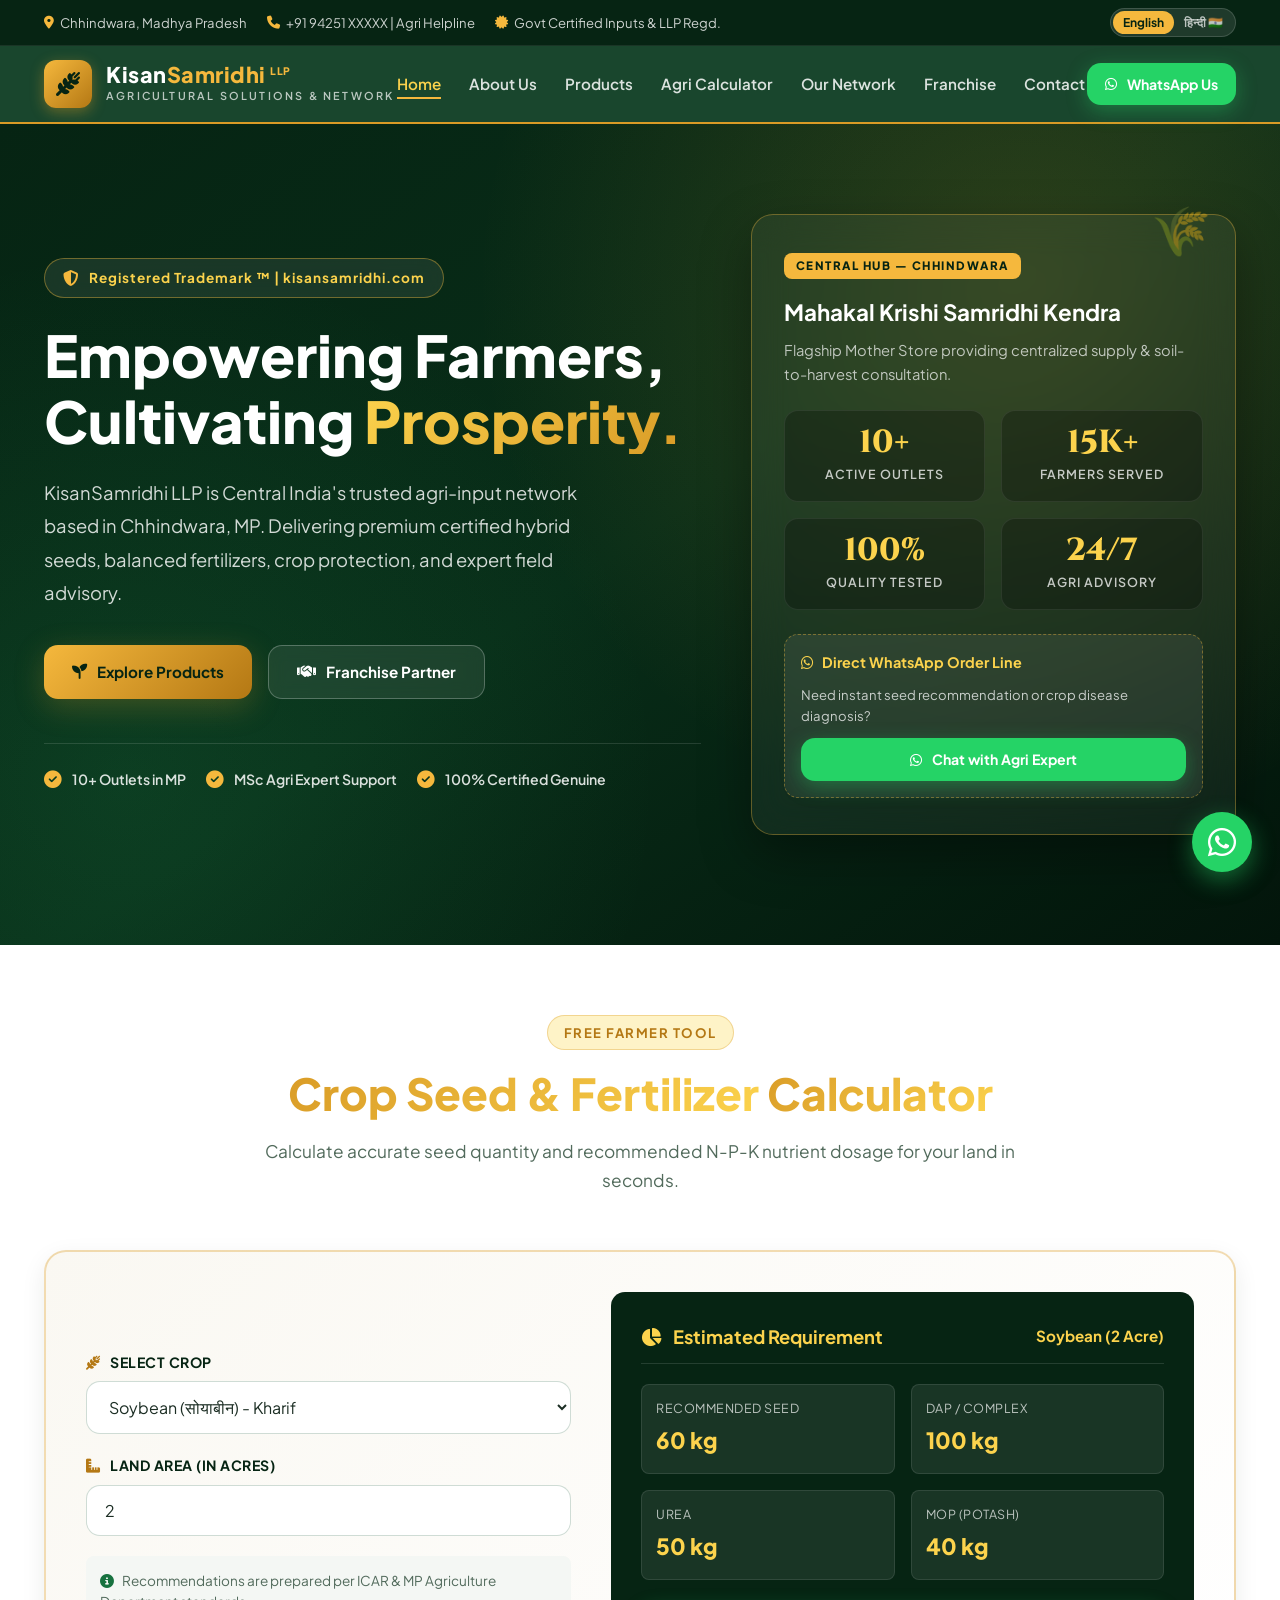
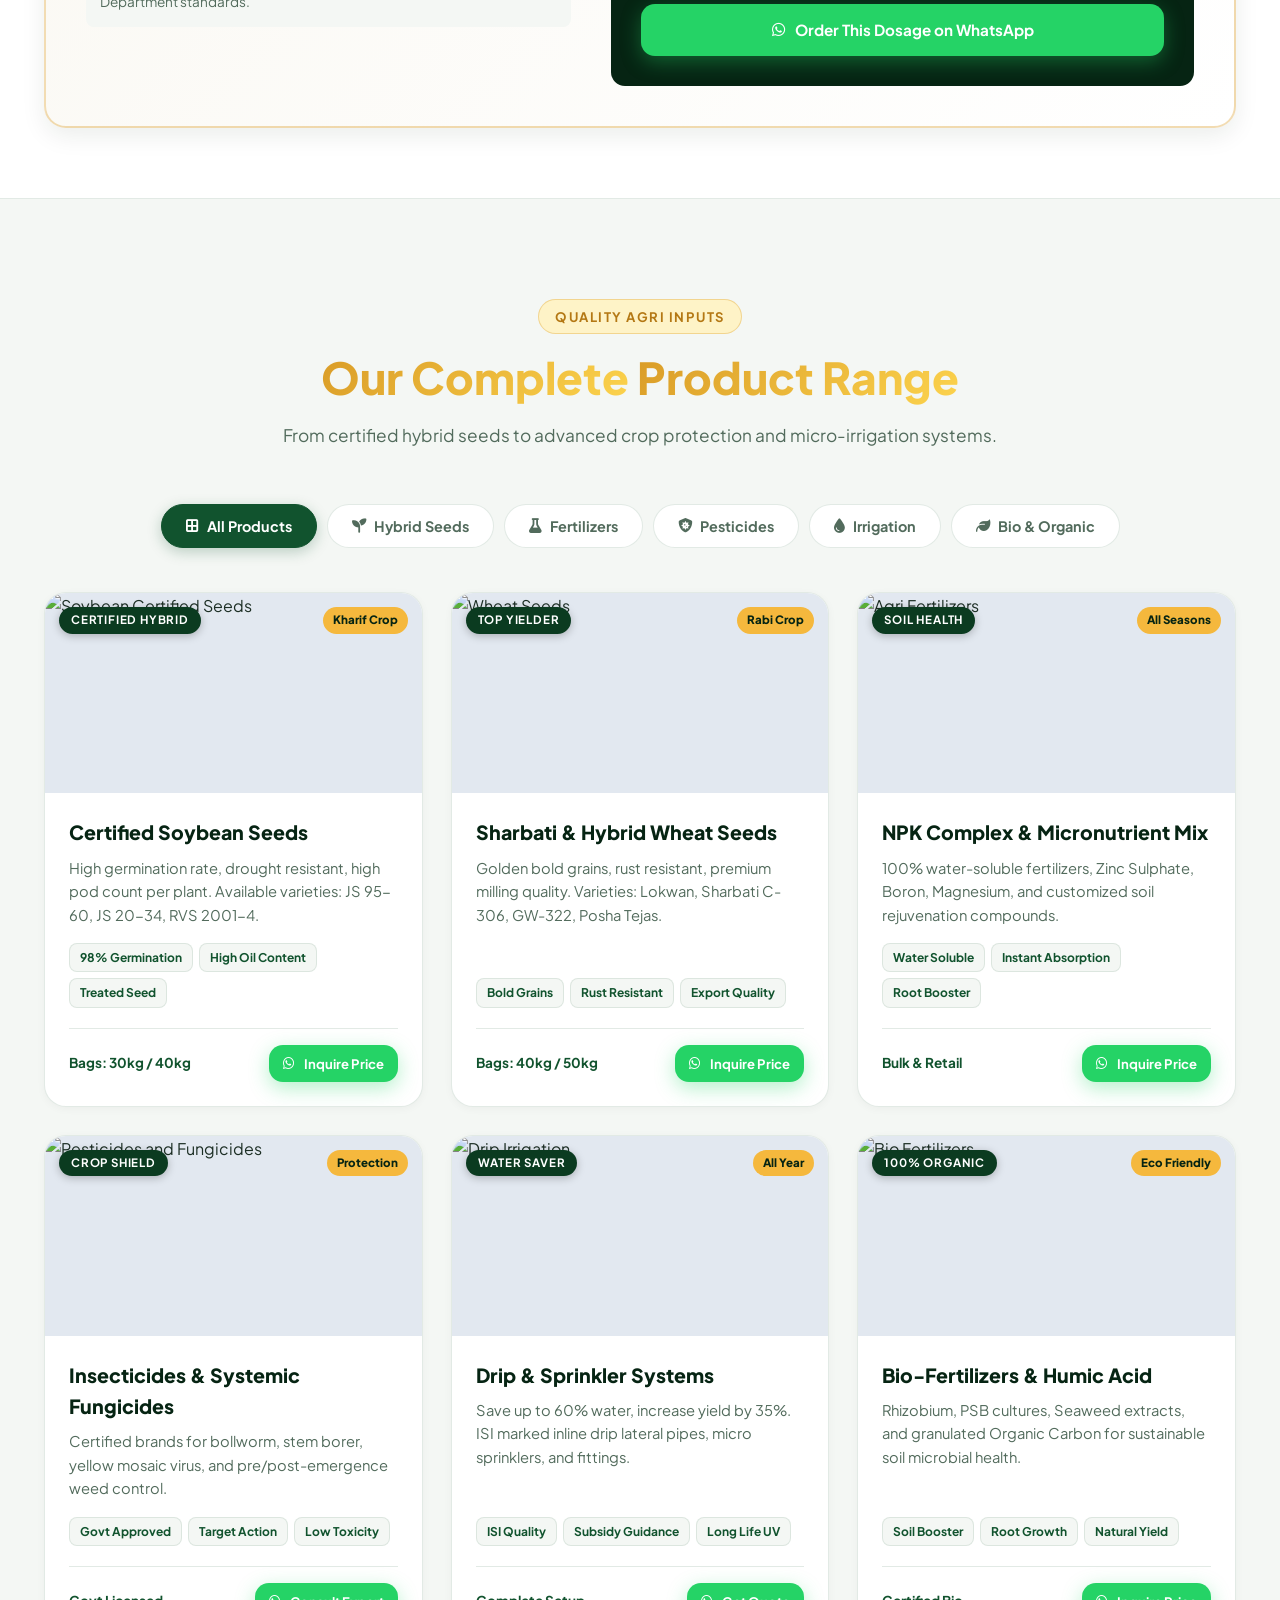
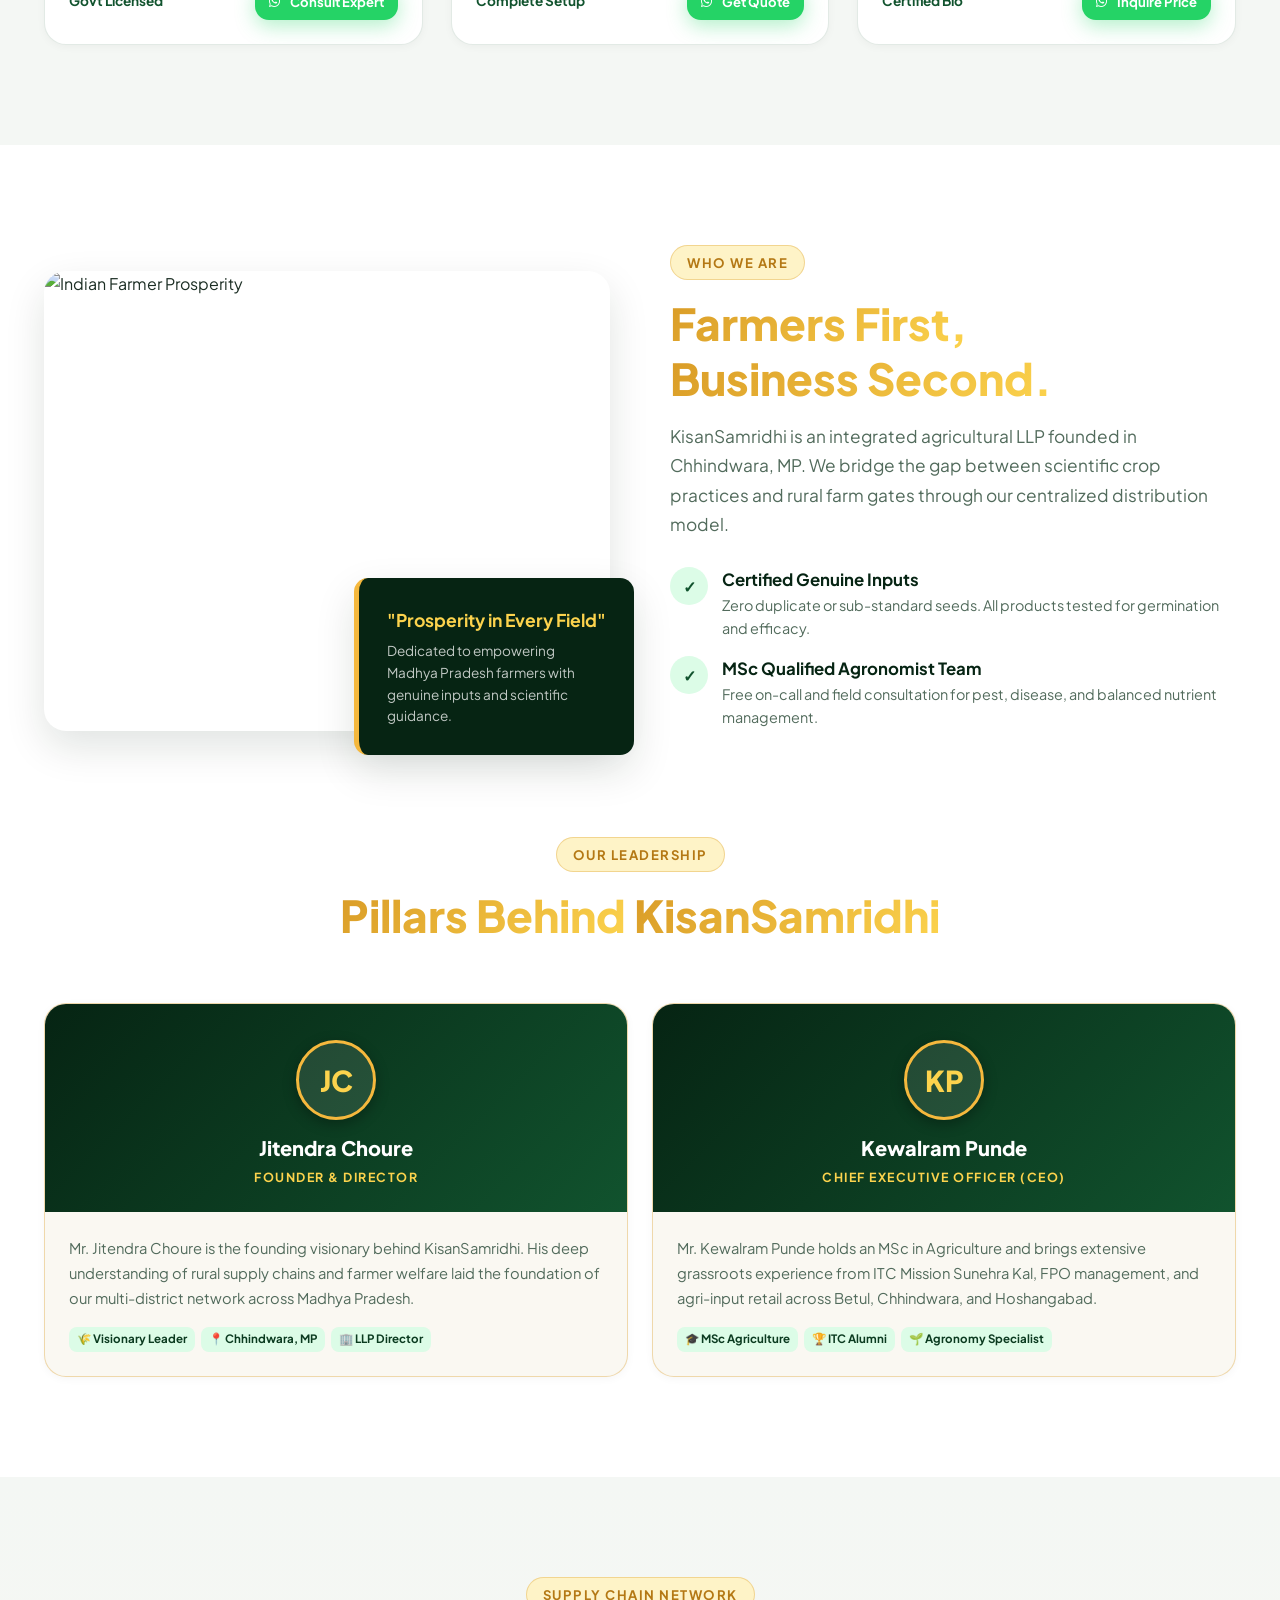
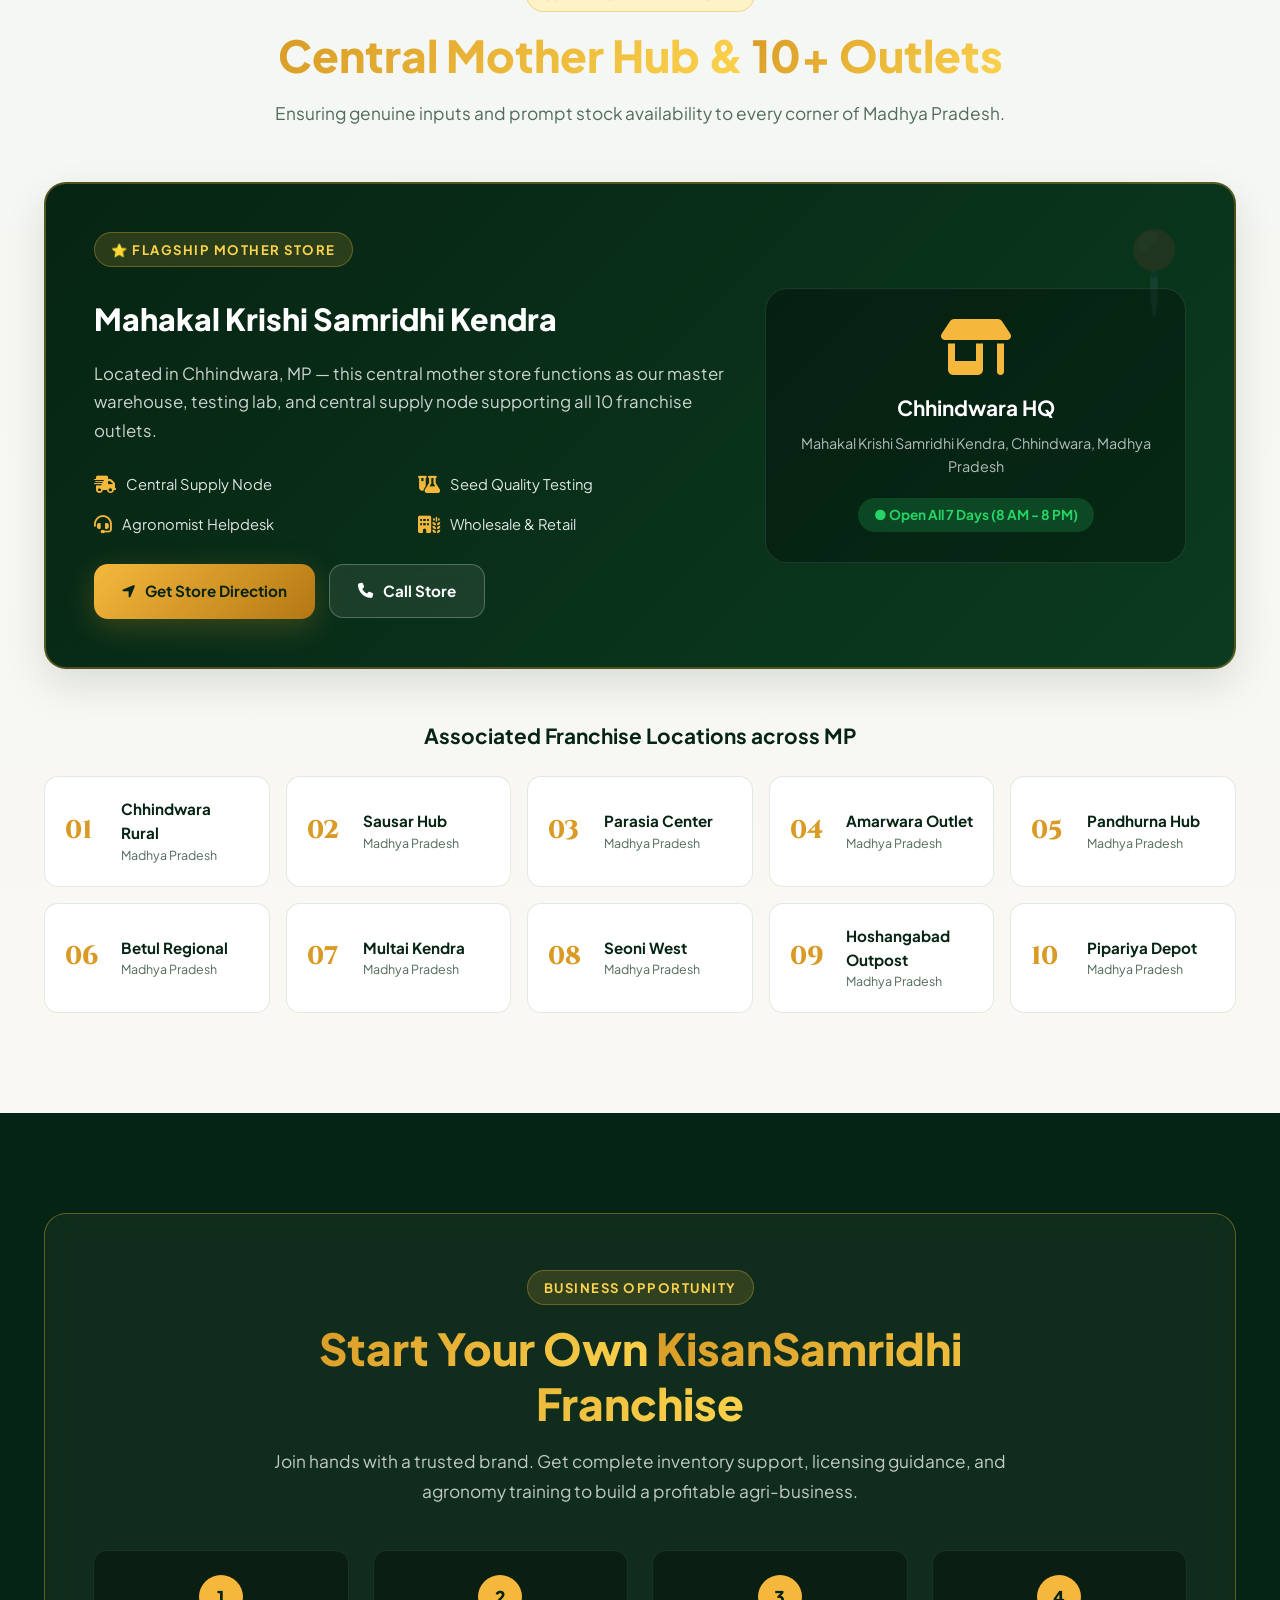
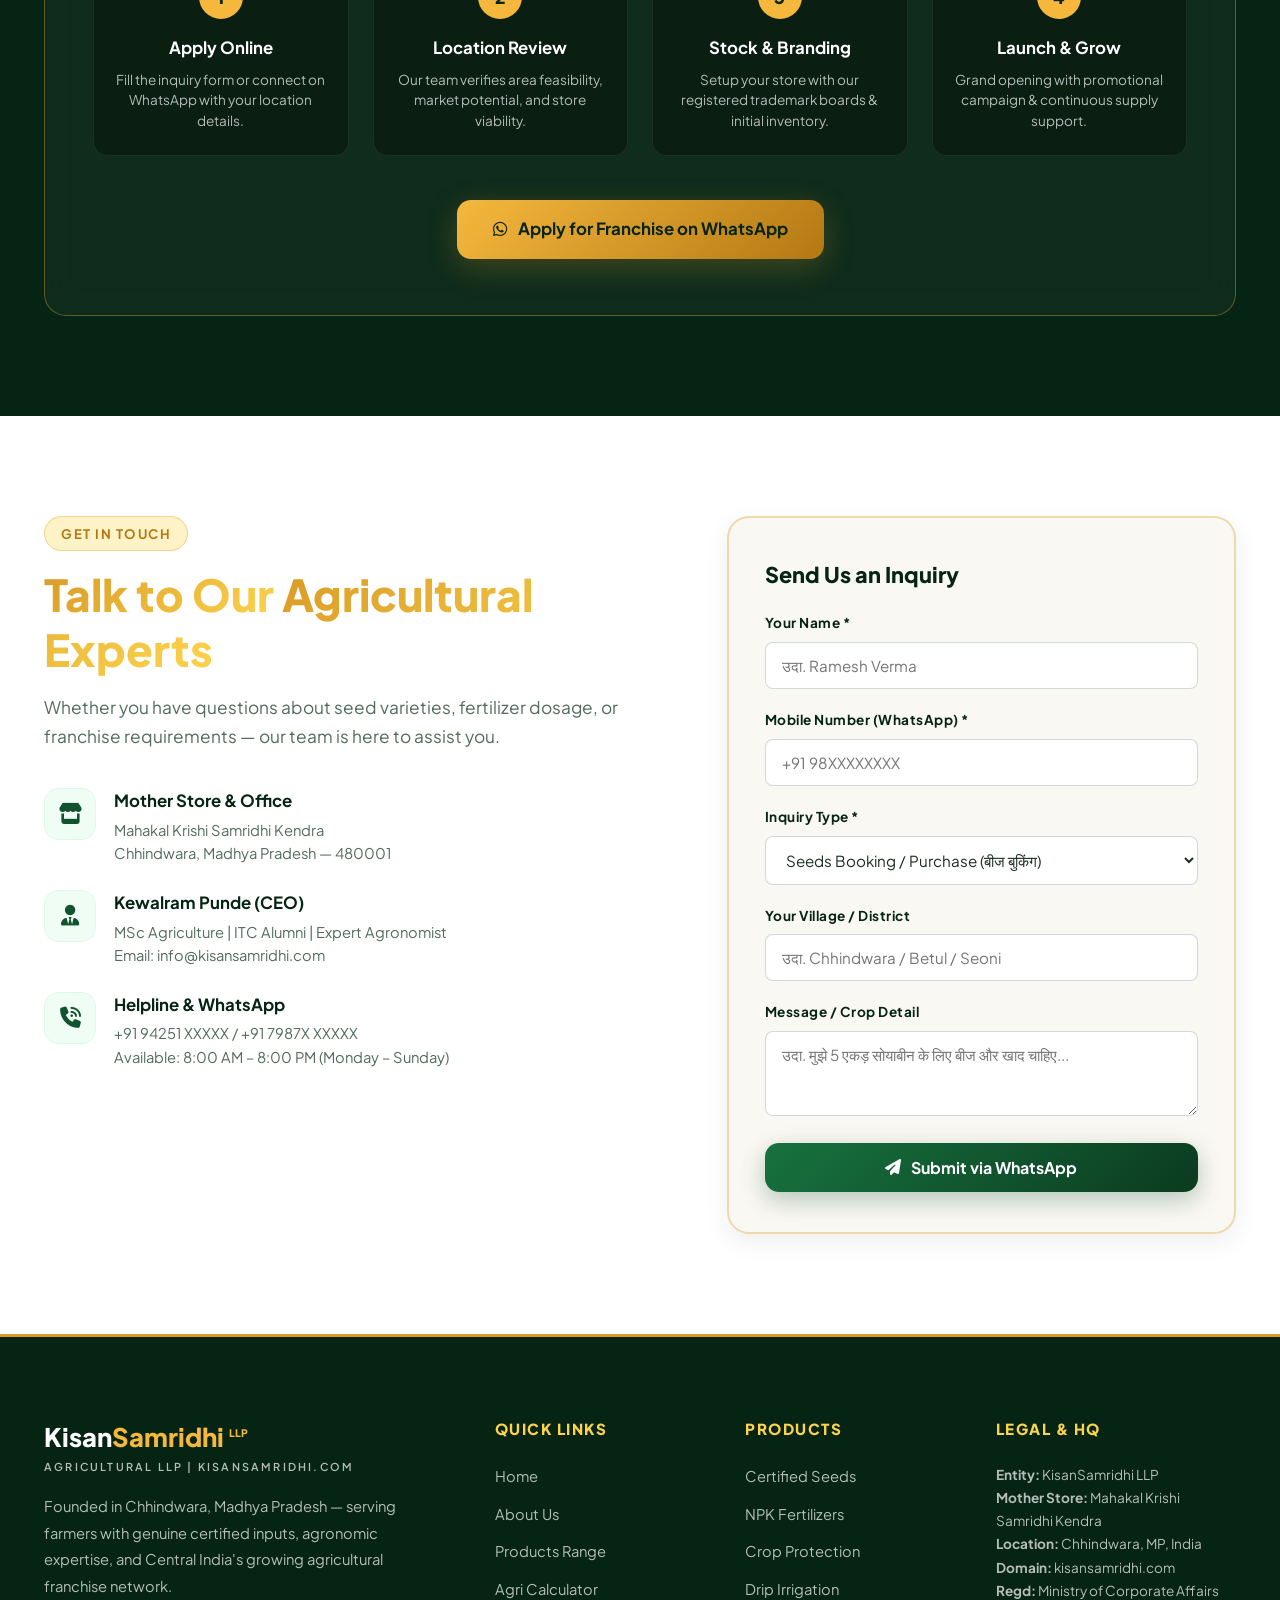
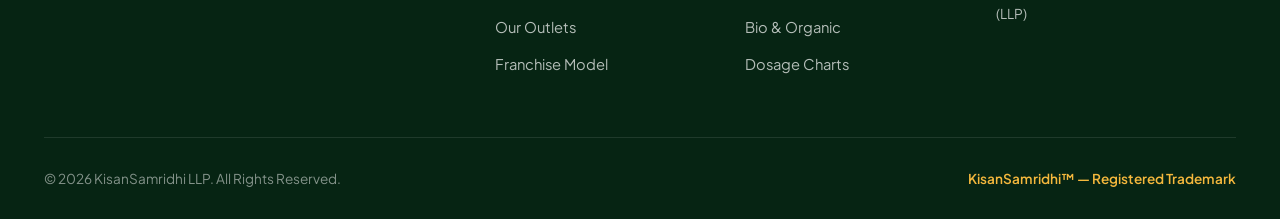
==== index.html @ 650aaff1 "feat: complete modern responsive KisanSamridhi website with dosage calculator and whatsapp ordering" ====
<!DOCTYPE html>
<html lang="en">
<head>
  <meta charset="UTF-8" />
  <meta name="viewport" content="width=device-width, initial-scale=1.0, maximum-scale=5.0" />
  <title>KisanSamridhi LLP | Premium Seeds, Fertilizers & Agricultural Franchise Network MP</title>
  <meta name="description" content="KisanSamridhi LLP is Central India's trusted agri-input network based in Betul & Chhindwara, MP. Certified seeds, fertilizers, pesticides, crop advisory, and franchise business opportunities." />
  <meta name="keywords" content="KisanSamridhi, Beej Bhandar Betul, Beej Bhandar Chhindwara, Seeds shop MP, Agriculture franchise, Mahakal Krishi Samridhi Kendra, Hybrid Seeds, DAP Urea Betul, Agri input LLP" />

  <!-- Open Graph / SEO -->
  <meta property="og:type" content="website" />
  <meta property="og:title" content="KisanSamridhi LLP | Kisan Ki Samridhi, Desh Ki Pragati" />
  <meta property="og:description" content="Certified seeds, fertilizers, crop protection & franchise network across Madhya Pradesh." />
  <meta property="og:image" content="https://images.unsplash.com/photo-1500937386664-56d1dfef3854?auto=format&fit=crop&w=1200&q=80" />

  <!-- Google Fonts -->
  <link rel="preconnect" href="https://fonts.googleapis.com" />
  <link rel="preconnect" href="https://fonts.gstatic.com" crossorigin />
  <link href="https://fonts.googleapis.com/css2?family=Plus+Jakarta+Sans:wght@300;400;500;600;700;800&family=Cinzel:wght@600;700;800&family=Rozha+One&display=swap" rel="stylesheet" />

  <!-- FontAwesome Icons -->
  <link rel="stylesheet" href="https://cdnjs.cloudflare.com/ajax/libs/font-awesome/6.5.1/css/all.min.css" />

  <style>
    /* ==========================================================================
       1. MODERN DESIGN TOKENS & RESET
       ========================================================================== */
    :root {
      --primary-900: #062413;
      --primary-800: #0B3B20;
      --primary-700: #11532E;
      --primary-600: #17723F;
      --primary-500: #1E9152;
      --primary-400: #2EC470;
      --primary-100: #DCFCE7;
      --primary-50: #F0FDF4;

      --gold-600: #B47814;
      --gold-500: #D99B26;
      --gold-400: #F5B83D;
      --gold-300: #FCD34D;
      --gold-100: #FEF3C7;
      --gold-50: #FFFBEB;

      --dark-900: #0B130E;
      --dark-800: #152219;
      --dark-700: #23372B;
      --text-main: #1C2E24;
      --text-muted: #526B5C;
      --text-light: #8BA393;

      --bg-white: #FFFFFF;
      --bg-cream: #FAF8F2;
      --bg-soft: #F4F7F4;

      --border-subtle: rgba(17, 83, 46, 0.12);
      --border-gold: rgba(217, 155, 38, 0.35);

      --shadow-sm: 0 2px 8px rgba(6, 36, 19, 0.04);
      --shadow-md: 0 8px 24px rgba(6, 36, 19, 0.08);
      --shadow-lg: 0 16px 40px rgba(6, 36, 19, 0.12);
      --shadow-gold: 0 8px 30px rgba(217, 155, 38, 0.25);

      --radius-sm: 8px;
      --radius-md: 14px;
      --radius-lg: 22px;
      --radius-full: 9999px;

      --transition-smooth: all 0.3s cubic-bezier(0.16, 1, 0.3, 1);
    }

    * {
      margin: 0;
      padding: 0;
      box-sizing: border-box;
      -webkit-font-smoothing: antialiased;
    }

    html {
      scroll-behavior: smooth;
      font-size: 16px;
    }

    body {
      font-family: 'Plus Jakarta Sans', sans-serif;
      background-color: var(--bg-cream);
      color: var(--text-main);
      line-height: 1.6;
      overflow-x: hidden;
    }

    a {
      text-decoration: none;
      color: inherit;
    }

    img {
      max-width: 100%;
      height: auto;
      display: block;
    }

    button, input, select, textarea {
      font-family: inherit;
    }

    .container {
      width: 100%;
      max-width: 1240px;
      margin: 0 auto;
      padding: 0 24px;
    }

    /* Typography Utilities */
    .heading-font {
      font-family: 'Cinzel', serif;
      letter-spacing: -0.01em;
    }

    .section-badge {
      display: inline-flex;
      align-items: center;
      gap: 8px;
      padding: 6px 16px;
      border-radius: var(--radius-full);
      background: var(--gold-100);
      color: var(--gold-600);
      font-size: 0.82rem;
      font-weight: 700;
      letter-spacing: 1.5px;
      text-transform: uppercase;
      margin-bottom: 16px;
      border: 1px solid var(--border-gold);
    }

    .section-badge.dark {
      background: rgba(245, 184, 61, 0.15);
      color: var(--gold-300);
      border-color: rgba(245, 184, 61, 0.3);
    }

    .section-header {
      text-align: center;
      max-width: 760px;
      margin: 0 auto 54px;
    }

    .section-title {
      font-size: clamp(2rem, 3.5vw, 2.75rem);
      color: var(--primary-900);
      font-weight: 800;
      line-height: 1.25;
      margin-bottom: 16px;
    }

    .section-title.light {
      color: #FFFFFF;
    }

    .section-title span {
      background: linear-gradient(135deg, var(--gold-500), var(--gold-300));
      -webkit-background-clip: text;
      -webkit-text-fill-color: transparent;
    }

    .section-subtitle {
      color: var(--text-muted);
      font-size: 1.08rem;
      line-height: 1.7;
    }

    .section-subtitle.light {
      color: rgba(255, 255, 255, 0.75);
    }

    /* Buttons */
    .btn {
      display: inline-flex;
      align-items: center;
      justify-content: center;
      gap: 10px;
      padding: 14px 28px;
      border-radius: var(--radius-md);
      font-weight: 700;
      font-size: 0.95rem;
      transition: var(--transition-smooth);
      cursor: pointer;
      border: none;
      white-space: nowrap;
    }

    .btn-primary {
      background: linear-gradient(135deg, var(--gold-400) 0%, var(--gold-600) 100%);
      color: var(--primary-900);
      box-shadow: var(--shadow-gold);
    }

    .btn-primary:hover {
      transform: translateY(-3px);
      box-shadow: 0 12px 28px rgba(217, 155, 38, 0.4);
      color: #000;
    }

    .btn-emerald {
      background: linear-gradient(135deg, var(--primary-600) 0%, var(--primary-800) 100%);
      color: #FFFFFF;
      box-shadow: 0 8px 24px rgba(17, 83, 46, 0.3);
    }

    .btn-emerald:hover {
      transform: translateY(-3px);
      background: linear-gradient(135deg, var(--primary-500) 0%, var(--primary-700) 100%);
      box-shadow: 0 12px 30px rgba(17, 83, 46, 0.45);
      color: #FFFFFF;
    }

    .btn-whatsapp {
      background: #25D366;
      color: #FFFFFF;
      box-shadow: 0 6px 20px rgba(37, 211, 102, 0.35);
    }

    .btn-whatsapp:hover {
      background: #20BA5A;
      transform: translateY(-2px);
      box-shadow: 0 10px 24px rgba(37, 211, 102, 0.5);
    }

    .btn-outline-light {
      background: rgba(255, 255, 255, 0.08);
      color: #FFFFFF;
      border: 1.5px solid rgba(255, 255, 255, 0.25);
      backdrop-filter: blur(8px);
    }

    .btn-outline-light:hover {
      background: rgba(255, 255, 255, 0.18);
      border-color: var(--gold-300);
      color: var(--gold-300);
      transform: translateY(-3px);
    }

    /* ==========================================================================
       2. TOP BAR & NAVIGATION
       ========================================================================== */
    .top-bar {
      background: var(--primary-900);
      color: rgba(255, 255, 255, 0.8);
      font-size: 0.82rem;
      padding: 8px 0;
      border-bottom: 1px solid rgba(255, 255, 255, 0.08);
    }

    .top-bar-inner {
      display: flex;
      justify-content: space-between;
      align-items: center;
    }

    .top-bar-left {
      display: flex;
      align-items: center;
      gap: 20px;
    }

    .top-bar-item {
      display: flex;
      align-items: center;
      gap: 6px;
    }

    .top-bar-item i {
      color: var(--gold-400);
    }

    .top-bar-right {
      display: flex;
      align-items: center;
      gap: 16px;
    }

    .lang-switcher {
      display: flex;
      align-items: center;
      background: rgba(255, 255, 255, 0.1);
      border-radius: var(--radius-full);
      padding: 2px;
      border: 1px solid rgba(255, 255, 255, 0.15);
    }

    .lang-btn {
      padding: 4px 10px;
      border-radius: var(--radius-full);
      font-size: 0.75rem;
      font-weight: 700;
      cursor: pointer;
      border: none;
      background: transparent;
      color: rgba(255, 255, 255, 0.7);
      transition: var(--transition-smooth);
    }

    .lang-btn.active {
      background: var(--gold-400);
      color: var(--primary-900);
    }

    /* Main Navbar */
    .navbar {
      position: sticky;
      top: 0;
      z-index: 1000;
      background: rgba(11, 59, 32, 0.94);
      backdrop-filter: blur(14px);
      -webkit-backdrop-filter: blur(14px);
      border-bottom: 2px solid var(--gold-500);
      transition: var(--transition-smooth);
    }

    .navbar-inner {
      display: flex;
      align-items: center;
      justify-content: space-between;
      height: 76px;
    }

    .brand-logo {
      display: flex;
      align-items: center;
      gap: 14px;
    }

    .logo-icon {
      width: 48px;
      height: 48px;
      background: linear-gradient(135deg, var(--gold-400), var(--gold-600));
      border-radius: 12px;
      display: flex;
      align-items: center;
      justify-content: center;
      color: var(--primary-900);
      font-size: 1.5rem;
      box-shadow: 0 4px 14px rgba(217, 155, 38, 0.4);
    }

    .brand-text h1 {
      font-size: 1.35rem;
      color: #FFFFFF;
      font-weight: 800;
      line-height: 1.1;
      letter-spacing: 0.5px;
    }

    .brand-text h1 span {
      color: var(--gold-400);
    }

    .brand-tagline {
      font-size: 0.68rem;
      color: rgba(255, 255, 255, 0.7);
      letter-spacing: 2.2px;
      text-transform: uppercase;
      font-weight: 600;
      display: block;
    }

    .nav-menu {
      display: flex;
      align-items: center;
      gap: 28px;
      list-style: none;
    }

    .nav-link {
      color: rgba(255, 255, 255, 0.85);
      font-weight: 600;
      font-size: 0.95rem;
      transition: var(--transition-smooth);
      position: relative;
      padding: 6px 0;
    }

    .nav-link:hover, .nav-link.active {
      color: var(--gold-300);
    }

    .nav-link::after {
      content: '';
      position: absolute;
      bottom: 0;
      left: 0;
      width: 0;
      height: 2px;
      background: var(--gold-400);
      transition: var(--transition-smooth);
    }

    .nav-link:hover::after, .nav-link.active::after {
      width: 100%;
    }

    .nav-actions {
      display: flex;
      align-items: center;
      gap: 14px;
    }

    .mobile-toggle {
      display: none;
      background: rgba(255, 255, 255, 0.1);
      border: 1px solid rgba(255, 255, 255, 0.2);
      color: #FFFFFF;
      font-size: 1.3rem;
      padding: 10px 14px;
      border-radius: var(--radius-sm);
      cursor: pointer;
    }

    /* Mobile Nav Drawer */
    .mobile-drawer {
      position: fixed;
      top: 0;
      right: -100%;
      width: 82%;
      max-width: 340px;
      height: 100vh;
      background: var(--primary-900);
      z-index: 1002;
      padding: 30px 24px;
      display: flex;
      flex-direction: column;
      justify-content: space-between;
      transition: var(--transition-smooth);
      box-shadow: -10px 0 30px rgba(0,0,0,0.5);
      border-left: 2px solid var(--gold-500);
    }

    .mobile-drawer.active {
      right: 0;
    }

    .mobile-overlay {
      position: fixed;
      inset: 0;
      background: rgba(0,0,0,0.6);
      backdrop-filter: blur(4px);
      z-index: 1001;
      opacity: 0;
      visibility: hidden;
      transition: var(--transition-smooth);
    }

    .mobile-overlay.active {
      opacity: 1;
      visibility: visible;
    }

    .drawer-header {
      display: flex;
      align-items: center;
      justify-content: space-between;
      padding-bottom: 20px;
      border-bottom: 1px solid rgba(255,255,255,0.1);
    }

    .drawer-links {
      list-style: none;
      display: flex;
      flex-direction: column;
      gap: 16px;
      margin-top: 24px;
    }

    .drawer-links a {
      color: #FFFFFF;
      font-size: 1.1rem;
      font-weight: 600;
      display: flex;
      align-items: center;
      justify-content: space-between;
      padding: 10px 0;
      border-bottom: 1px dashed rgba(255,255,255,0.08);
    }

    /* ==========================================================================
       3. HERO SECTION
       ========================================================================== */
    .hero {
      position: relative;
      background: linear-gradient(145deg, var(--primary-900) 0%, #082D18 50%, #03150B 100%);
      padding: 90px 0 110px;
      overflow: hidden;
      color: #FFFFFF;
    }

    .hero-pattern {
      position: absolute;
      inset: 0;
      background-image: 
        radial-gradient(circle at 80% 20%, rgba(217, 155, 38, 0.18) 0%, transparent 45%),
        radial-gradient(circle at 10% 80%, rgba(46, 196, 112, 0.12) 0%, transparent 40%);
      pointer-events: none;
    }

    .hero-grid {
      display: grid;
      grid-template-columns: 1.15fr 0.85fr;
      gap: 50px;
      align-items: center;
      position: relative;
      z-index: 2;
    }

    .hero-tagline-box {
      display: inline-flex;
      align-items: center;
      gap: 10px;
      background: rgba(255, 255, 255, 0.08);
      border: 1px solid rgba(245, 184, 61, 0.4);
      padding: 8px 18px;
      border-radius: var(--radius-full);
      margin-bottom: 24px;
      backdrop-filter: blur(10px);
    }

    .hero-tagline-box span {
      color: var(--gold-300);
      font-weight: 700;
      font-size: 0.85rem;
      letter-spacing: 1px;
    }

    .hero-title {
      font-size: clamp(2.4rem, 4.5vw, 3.8rem);
      font-weight: 800;
      line-height: 1.15;
      margin-bottom: 22px;
      color: #FFFFFF;
    }

    .hero-title .highlight {
      background: linear-gradient(135deg, var(--gold-300) 0%, var(--gold-500) 100%);
      -webkit-background-clip: text;
      -webkit-text-fill-color: transparent;
      display: inline-block;
    }

    .hero-desc {
      color: rgba(255, 255, 255, 0.82);
      font-size: 1.15rem;
      line-height: 1.8;
      margin-bottom: 36px;
      max-width: 580px;
    }

    .hero-cta-group {
      display: flex;
      flex-wrap: wrap;
      gap: 16px;
      margin-bottom: 44px;
    }

    .hero-trust-badges {
      display: flex;
      flex-wrap: wrap;
      gap: 20px;
      padding-top: 24px;
      border-top: 1px solid rgba(255, 255, 255, 0.12);
    }

    .trust-item {
      display: flex;
      align-items: center;
      gap: 10px;
      font-size: 0.88rem;
      color: rgba(255, 255, 255, 0.85);
      font-weight: 600;
    }

    .trust-item i {
      color: var(--gold-400);
      font-size: 1.1rem;
    }

    /* Hero Right Card / Quick Interactive Panel */
    .hero-card {
      background: rgba(255, 255, 255, 0.05);
      border: 1.5px solid rgba(245, 184, 61, 0.35);
      backdrop-filter: blur(18px);
      -webkit-backdrop-filter: blur(18px);
      border-radius: var(--radius-lg);
      padding: 36px 32px;
      box-shadow: 0 20px 50px rgba(0, 0, 0, 0.35);
      position: relative;
    }

    .hero-card::before {
      content: '🌾';
      position: absolute;
      top: -24px;
      right: 24px;
      font-size: 3rem;
      opacity: 0.4;
    }

    .card-header-badge {
      display: inline-block;
      background: var(--gold-400);
      color: var(--primary-900);
      font-size: 0.72rem;
      font-weight: 800;
      letter-spacing: 1.5px;
      text-transform: uppercase;
      padding: 4px 12px;
      border-radius: var(--radius-sm);
      margin-bottom: 16px;
    }

    .card-heading {
      font-size: 1.4rem;
      font-weight: 700;
      margin-bottom: 8px;
      color: #FFFFFF;
    }

    .card-subtext {
      color: rgba(255, 255, 255, 0.7);
      font-size: 0.92rem;
      margin-bottom: 24px;
    }

    .stats-matrix {
      display: grid;
      grid-template-columns: 1fr 1fr;
      gap: 16px;
      margin-bottom: 24px;
    }

    .stat-box {
      background: rgba(0, 0, 0, 0.25);
      border: 1px solid rgba(255, 255, 255, 0.08);
      border-radius: var(--radius-md);
      padding: 16px;
      text-align: center;
    }

    .stat-number {
      font-size: 2rem;
      font-weight: 800;
      color: var(--gold-300);
      line-height: 1;
      font-family: 'Cinzel', serif;
    }

    .stat-label {
      font-size: 0.78rem;
      color: rgba(255, 255, 255, 0.75);
      text-transform: uppercase;
      letter-spacing: 1px;
      margin-top: 6px;
      font-weight: 600;
    }

    .quick-inquiry-box {
      background: rgba(255, 255, 255, 0.07);
      border-radius: var(--radius-md);
      padding: 16px;
      border: 1px dashed rgba(245, 184, 61, 0.4);
    }

    .quick-inquiry-title {
      font-size: 0.9rem;
      font-weight: 700;
      color: var(--gold-300);
      display: flex;
      align-items: center;
      gap: 8px;
      margin-bottom: 10px;
    }

    /* ==========================================================================
       4. SEED & FERTILIZER CALCULATOR TOOL (FARMER VALUE-ADD)
       ========================================================================== */
    .calculator-section {
      padding: 70px 0;
      background: var(--bg-white);
      border-bottom: 1px solid var(--border-subtle);
    }

    .calc-card {
      background: linear-gradient(135deg, var(--bg-cream) 0%, #FFFFFF 100%);
      border: 2px solid var(--border-gold);
      border-radius: var(--radius-lg);
      padding: 40px;
      box-shadow: var(--shadow-md);
    }

    .calc-grid {
      display: grid;
      grid-template-columns: 1fr 1.2fr;
      gap: 40px;
      align-items: center;
    }

    .calc-inputs {
      display: flex;
      flex-direction: column;
      gap: 20px;
    }

    .input-group label {
      display: block;
      font-size: 0.88rem;
      font-weight: 700;
      color: var(--primary-900);
      margin-bottom: 8px;
      text-transform: uppercase;
      letter-spacing: 0.5px;
    }

    .input-group select, .input-group input {
      width: 100%;
      padding: 14px 18px;
      border-radius: var(--radius-md);
      border: 1.5px solid rgba(17, 83, 46, 0.2);
      font-size: 1rem;
      color: var(--text-main);
      background: #FFFFFF;
      outline: none;
      transition: var(--transition-smooth);
    }

    .input-group select:focus, .input-group input:focus {
      border-color: var(--primary-600);
      box-shadow: 0 0 0 4px var(--primary-100);
    }

    .calc-results {
      background: var(--primary-900);
      color: #FFFFFF;
      border-radius: var(--radius-md);
      padding: 30px;
      position: relative;
    }

    .calc-results-header {
      font-size: 1.15rem;
      font-weight: 700;
      color: var(--gold-300);
      margin-bottom: 20px;
      padding-bottom: 12px;
      border-bottom: 1px solid rgba(255, 255, 255, 0.12);
      display: flex;
      align-items: center;
      justify-content: space-between;
    }

    .result-rows {
      display: grid;
      grid-template-columns: repeat(2, 1fr);
      gap: 16px;
      margin-bottom: 24px;
    }

    .result-pill {
      background: rgba(255, 255, 255, 0.08);
      border: 1px solid rgba(255, 255, 255, 0.1);
      border-radius: var(--radius-sm);
      padding: 14px;
    }

    .result-pill-label {
      font-size: 0.78rem;
      color: rgba(255, 255, 255, 0.7);
      text-transform: uppercase;
      letter-spacing: 0.5px;
    }

    .result-pill-val {
      font-size: 1.4rem;
      font-weight: 800;
      color: var(--gold-300);
      margin-top: 4px;
    }

    /* ==========================================================================
       5. PRODUCTS & SERVICES CATALOG
       ========================================================================== */
    .products-section {
      padding: 100px 0;
      background: var(--bg-soft);
    }

    .category-tabs {
      display: flex;
      justify-content: center;
      flex-wrap: wrap;
      gap: 10px;
      margin-bottom: 44px;
    }

    .cat-tab {
      padding: 12px 24px;
      border-radius: var(--radius-full);
      background: var(--bg-white);
      border: 1.5px solid var(--border-subtle);
      font-weight: 700;
      font-size: 0.9rem;
      color: var(--text-muted);
      cursor: pointer;
      transition: var(--transition-smooth);
      display: flex;
      align-items: center;
      gap: 8px;
    }

    .cat-tab:hover, .cat-tab.active {
      background: var(--primary-700);
      color: #FFFFFF;
      border-color: var(--primary-700);
      box-shadow: 0 4px 14px rgba(17, 83, 46, 0.25);
    }

    .products-grid {
      display: grid;
      grid-template-columns: repeat(auto-fill, minmax(320px, 1fr));
      gap: 28px;
    }

    .product-card {
      background: var(--bg-white);
      border-radius: var(--radius-lg);
      overflow: hidden;
      border: 1px solid var(--border-subtle);
      box-shadow: var(--shadow-sm);
      transition: var(--transition-smooth);
      display: flex;
      flex-direction: column;
    }

    .product-card:hover {
      transform: translateY(-8px);
      box-shadow: var(--shadow-lg);
      border-color: var(--border-gold);
    }

    .product-img-wrapper {
      position: relative;
      height: 200px;
      background: #E2E8F0;
      overflow: hidden;
    }

    .product-img-wrapper img {
      width: 100%;
      height: 100%;
      object-fit: cover;
      transition: transform 0.6s ease;
    }

    .product-card:hover .product-img-wrapper img {
      transform: scale(1.06);
    }

    .product-badge {
      position: absolute;
      top: 14px;
      left: 14px;
      background: var(--primary-800);
      color: #FFFFFF;
      font-size: 0.72rem;
      font-weight: 700;
      padding: 4px 12px;
      border-radius: var(--radius-full);
      letter-spacing: 0.8px;
      text-transform: uppercase;
      box-shadow: 0 2px 8px rgba(0,0,0,0.25);
    }

    .product-season {
      position: absolute;
      top: 14px;
      right: 14px;
      background: var(--gold-400);
      color: var(--primary-900);
      font-size: 0.72rem;
      font-weight: 800;
      padding: 4px 10px;
      border-radius: var(--radius-full);
    }

    .product-body {
      padding: 24px;
      display: flex;
      flex-direction: column;
      flex-grow: 1;
    }

    .product-title {
      font-size: 1.22rem;
      font-weight: 800;
      color: var(--primary-900);
      margin-bottom: 8px;
    }

    .product-desc {
      color: var(--text-muted);
      font-size: 0.92rem;
      line-height: 1.6;
      margin-bottom: 16px;
      flex-grow: 1;
    }

    .product-tags {
      display: flex;
      flex-wrap: wrap;
      gap: 6px;
      margin-bottom: 20px;
    }

    .ptag {
      background: var(--bg-soft);
      color: var(--primary-700);
      font-size: 0.75rem;
      font-weight: 700;
      padding: 4px 10px;
      border-radius: var(--radius-sm);
      border: 1px solid rgba(17, 83, 46, 0.1);
    }

    .product-footer {
      display: flex;
      align-items: center;
      justify-content: space-between;
      padding-top: 16px;
      border-top: 1px solid var(--border-subtle);
    }

    /* ==========================================================================
       6. ABOUT US & LEADERSHIP
       ========================================================================== */
    .about-section {
      padding: 100px 0;
      background: var(--bg-white);
    }

    .about-grid {
      display: grid;
      grid-template-columns: 1fr 1fr;
      gap: 60px;
      align-items: center;
    }

    .about-visual {
      position: relative;
    }

    .about-main-img {
      border-radius: var(--radius-lg);
      box-shadow: var(--shadow-lg);
      width: 100%;
      height: 460px;
      object-fit: cover;
    }

    .about-floating-card {
      position: absolute;
      bottom: -24px;
      right: -24px;
      background: var(--primary-900);
      color: #FFFFFF;
      padding: 28px;
      border-radius: var(--radius-md);
      border-left: 5px solid var(--gold-400);
      max-width: 280px;
      box-shadow: var(--shadow-lg);
    }

    .about-floating-card h4 {
      color: var(--gold-300);
      font-size: 1.1rem;
      margin-bottom: 6px;
    }

    .about-floating-card p {
      font-size: 0.85rem;
      color: rgba(255, 255, 255, 0.75);
    }

    .leadership-cards {
      display: grid;
      grid-template-columns: repeat(2, 1fr);
      gap: 24px;
      margin-top: 60px;
    }

    .leader-card {
      background: var(--bg-cream);
      border: 1px solid var(--border-gold);
      border-radius: var(--radius-lg);
      overflow: hidden;
      box-shadow: var(--shadow-sm);
      transition: var(--transition-smooth);
    }

    .leader-card:hover {
      transform: translateY(-6px);
      box-shadow: var(--shadow-md);
    }

    .leader-top {
      background: linear-gradient(135deg, var(--primary-900), var(--primary-700));
      padding: 36px 24px 24px;
      text-align: center;
      color: #FFFFFF;
      position: relative;
    }

    .leader-avatar {
      width: 80px;
      height: 80px;
      border-radius: 50%;
      background: rgba(255, 255, 255, 0.1);
      border: 3px solid var(--gold-400);
      display: flex;
      align-items: center;
      justify-content: center;
      font-size: 1.8rem;
      font-weight: 800;
      color: var(--gold-300);
      margin: 0 auto 12px;
      box-shadow: 0 4px 14px rgba(0,0,0,0.3);
    }

    .leader-name {
      font-size: 1.25rem;
      font-weight: 800;
      color: #FFFFFF;
    }

    .leader-title {
      font-size: 0.78rem;
      letter-spacing: 1.5px;
      text-transform: uppercase;
      color: var(--gold-300);
      font-weight: 700;
      margin-top: 4px;
    }

    .leader-body {
      padding: 24px;
    }

    .leader-body p {
      color: var(--text-muted);
      font-size: 0.92rem;
      line-height: 1.7;
    }

    .leader-badges {
      margin-top: 16px;
      display: flex;
      flex-wrap: wrap;
      gap: 6px;
    }

    .leader-badge-pill {
      background: var(--primary-100);
      color: var(--primary-800);
      font-size: 0.72rem;
      font-weight: 700;
      padding: 3px 8px;
      border-radius: var(--radius-sm);
    }

    /* ==========================================================================
       7. NETWORK & MOTHER STORE (FLAGSHIP HUB)
       ========================================================================== */
    .network-section {
      padding: 100px 0;
      background: linear-gradient(180deg, var(--bg-soft) 0%, var(--bg-cream) 100%);
    }

    .mother-hub-card {
      background: linear-gradient(135deg, var(--primary-900) 0%, var(--primary-800) 100%);
      color: #FFFFFF;
      border-radius: var(--radius-lg);
      border: 2px solid var(--border-gold);
      padding: 48px;
      margin-bottom: 50px;
      box-shadow: var(--shadow-lg);
      position: relative;
      overflow: hidden;
    }

    .mother-hub-card::before {
      content: '📍';
      position: absolute;
      top: 20px;
      right: 30px;
      font-size: 5rem;
      opacity: 0.1;
    }

    .hub-grid {
      display: grid;
      grid-template-columns: 1.2fr 0.8fr;
      gap: 40px;
      align-items: center;
      position: relative;
      z-index: 2;
    }

    .hub-title {
      font-size: 1.9rem;
      font-weight: 800;
      color: #FFFFFF;
      margin: 12px 0 16px;
    }

    .hub-features {
      display: grid;
      grid-template-columns: repeat(2, 1fr);
      gap: 16px;
      margin: 28px 0;
    }

    .hub-feat-item {
      display: flex;
      align-items: center;
      gap: 10px;
      font-size: 0.92rem;
      color: rgba(255, 255, 255, 0.88);
    }

    .hub-feat-item i {
      color: var(--gold-400);
      font-size: 1.1rem;
    }

    .franchise-outlets-grid {
      display: grid;
      grid-template-columns: repeat(auto-fill, minmax(220px, 1fr));
      gap: 16px;
    }

    .outlet-box {
      background: var(--bg-white);
      border: 1px solid var(--border-subtle);
      border-radius: var(--radius-md);
      padding: 20px;
      display: flex;
      align-items: center;
      gap: 16px;
      transition: var(--transition-smooth);
    }

    .outlet-box:hover {
      transform: translateY(-4px);
      border-color: var(--gold-500);
      box-shadow: var(--shadow-md);
    }

    .outlet-num {
      font-size: 1.6rem;
      font-weight: 800;
      color: var(--gold-500);
      font-family: 'Cinzel', serif;
      min-width: 40px;
    }

    .outlet-info h5 {
      font-size: 0.95rem;
      font-weight: 700;
      color: var(--primary-900);
    }

    .outlet-info p {
      font-size: 0.78rem;
      color: var(--text-muted);
    }

    /* ==========================================================================
       8. FRANCHISE OPPORTUNITY (BUSINESS CTA)
       ========================================================================== */
    .franchise-section {
      padding: 100px 0;
      background: var(--primary-900);
      color: #FFFFFF;
      position: relative;
    }

    .franchise-box {
      background: rgba(255, 255, 255, 0.04);
      border: 1.5px solid rgba(245, 184, 61, 0.35);
      border-radius: var(--radius-lg);
      padding: 56px 48px;
      backdrop-filter: blur(14px);
    }

    .franchise-steps {
      display: grid;
      grid-template-columns: repeat(4, 1fr);
      gap: 24px;
      margin: 44px 0;
    }

    .step-card {
      background: rgba(0, 0, 0, 0.3);
      border: 1px solid rgba(255, 255, 255, 0.08);
      border-radius: var(--radius-md);
      padding: 24px 20px;
      text-align: center;
      position: relative;
    }

    .step-num {
      width: 44px;
      height: 44px;
      border-radius: 50%;
      background: var(--gold-400);
      color: var(--primary-900);
      font-weight: 800;
      display: flex;
      align-items: center;
      justify-content: center;
      margin: 0 auto 16px;
      font-size: 1.1rem;
    }

    .step-card h4 {
      font-size: 1.05rem;
      color: #FFFFFF;
      margin-bottom: 8px;
    }

    .step-card p {
      font-size: 0.85rem;
      color: rgba(255, 255, 255, 0.7);
      line-height: 1.5;
    }

    /* ==========================================================================
       9. CONTACT & LEAD INTAKE FORM
       ========================================================================== */
    .contact-section {
      padding: 100px 0;
      background: var(--bg-white);
    }

    .contact-grid {
      display: grid;
      grid-template-columns: 1.1fr 0.9fr;
      gap: 60px;
      align-items: start;
    }

    .contact-details-list {
      display: flex;
      flex-direction: column;
      gap: 24px;
      margin-top: 36px;
    }

    .contact-item {
      display: flex;
      align-items: flex-start;
      gap: 18px;
    }

    .contact-item-icon {
      width: 52px;
      height: 52px;
      border-radius: var(--radius-md);
      background: var(--primary-50);
      border: 1.5px solid var(--primary-100);
      display: flex;
      align-items: center;
      justify-content: center;
      font-size: 1.3rem;
      color: var(--primary-700);
      flex-shrink: 0;
    }

    .contact-item-info h5 {
      font-size: 1.05rem;
      font-weight: 700;
      color: var(--primary-900);
      margin-bottom: 4px;
    }

    .contact-item-info p {
      color: var(--text-muted);
      font-size: 0.92rem;
      line-height: 1.6;
    }

    .contact-form-card {
      background: var(--bg-cream);
      border: 2px solid var(--border-gold);
      border-radius: var(--radius-lg);
      padding: 40px 36px;
      box-shadow: var(--shadow-md);
    }

    .form-group {
      margin-bottom: 20px;
    }

    .form-group label {
      display: block;
      font-size: 0.85rem;
      font-weight: 700;
      color: var(--primary-900);
      margin-bottom: 8px;
      letter-spacing: 0.5px;
    }

    .form-group input, .form-group select, .form-group textarea {
      width: 100%;
      padding: 13px 16px;
      border-radius: var(--radius-sm);
      border: 1.5px solid rgba(17, 83, 46, 0.2);
      background: #FFFFFF;
      font-size: 0.95rem;
      color: var(--text-main);
      outline: none;
      transition: var(--transition-smooth);
    }

    .form-group input:focus, .form-group select:focus, .form-group textarea:focus {
      border-color: var(--primary-600);
      box-shadow: 0 0 0 3px var(--primary-100);
    }

    /* ==========================================================================
       10. FOOTER
       ========================================================================== */
    .footer {
      background: var(--primary-900);
      color: #FFFFFF;
      padding: 80px 0 30px;
      border-top: 3px solid var(--gold-500);
    }

    .footer-grid {
      display: grid;
      grid-template-columns: 2fr 1fr 1fr 1.2fr;
      gap: 50px;
      margin-bottom: 60px;
    }

    .footer-brand p {
      color: rgba(255, 255, 255, 0.7);
      font-size: 0.92rem;
      line-height: 1.8;
      margin-top: 18px;
      max-width: 360px;
    }

    .footer-col h4 {
      color: var(--gold-300);
      font-size: 0.95rem;
      font-weight: 800;
      letter-spacing: 1.5px;
      text-transform: uppercase;
      margin-bottom: 22px;
    }

    .footer-col ul {
      list-style: none;
      display: flex;
      flex-direction: column;
      gap: 12px;
    }

    .footer-col ul a {
      color: rgba(255, 255, 255, 0.7);
      font-size: 0.92rem;
      transition: var(--transition-smooth);
    }

    .footer-col ul a:hover {
      color: var(--gold-300);
      padding-left: 6px;
    }

    .footer-bottom {
      padding-top: 30px;
      border-top: 1px solid rgba(255, 255, 255, 0.1);
      display: flex;
      justify-content: space-between;
      align-items: center;
      flex-wrap: wrap;
      gap: 16px;
      font-size: 0.85rem;
      color: rgba(255, 255, 255, 0.5);
    }

    /* Floating WhatsApp Button & Mobile Action Bar */
    .floating-whatsapp {
      position: fixed;
      bottom: 28px;
      right: 28px;
      width: 60px;
      height: 60px;
      border-radius: 50%;
      background: #25D366;
      color: #FFFFFF;
      display: flex;
      align-items: center;
      justify-content: center;
      font-size: 2rem;
      box-shadow: 0 8px 24px rgba(37, 211, 102, 0.45);
      z-index: 999;
      transition: var(--transition-smooth);
      animation: pulseWhatsApp 2.2s infinite;
    }

    .floating-whatsapp:hover {
      transform: scale(1.1);
      color: #FFFFFF;
    }

    @keyframes pulseWhatsApp {
      0% { box-shadow: 0 0 0 0 rgba(37, 211, 102, 0.6); }
      70% { box-shadow: 0 0 0 16px rgba(37, 211, 102, 0); }
      100% { box-shadow: 0 0 0 0 rgba(37, 211, 102, 0); }
    }

    .mobile-bottom-bar {
      display: none;
      position: fixed;
      bottom: 0;
      left: 0;
      right: 0;
      background: rgba(6, 36, 19, 0.98);
      backdrop-filter: blur(12px);
      border-top: 1.5px solid var(--gold-500);
      z-index: 998;
      padding: 10px 16px;
    }

    .bottom-bar-grid {
      display: grid;
      grid-template-columns: 1fr 1fr 1fr;
      gap: 10px;
    }

    .bar-btn {
      display: flex;
      flex-direction: column;
      align-items: center;
      justify-content: center;
      gap: 4px;
      color: #FFFFFF;
      font-size: 0.72rem;
      font-weight: 700;
      padding: 6px 4px;
      border-radius: var(--radius-sm);
    }

    .bar-btn i {
      font-size: 1.1rem;
    }

    .bar-btn.call { color: var(--gold-300); }
    .bar-btn.wa { color: #25D366; }
    .bar-btn.franchise { color: #60A5FA; }

    /* ==========================================================================
       11. RESPONSIVE BREAKPOINTS
       ========================================================================== */
    @media (max-width: 1024px) {
      .hero-grid { grid-template-columns: 1fr; gap: 40px; }
      .about-grid { grid-template-columns: 1fr; }
      .about-floating-card { position: relative; bottom: 0; right: 0; margin-top: 20px; max-width: 100%; }
      .hub-grid { grid-template-columns: 1fr; }
      .franchise-steps { grid-template-columns: repeat(2, 1fr); }
      .contact-grid { grid-template-columns: 1fr; }
      .footer-grid { grid-template-columns: 1fr 1fr; }
    }

    @media (max-width: 768px) {
      .top-bar-left .hide-mobile { display: none; }
      .nav-menu, .nav-actions .btn { display: none; }
      .mobile-toggle { display: block; }
      .calc-grid { grid-template-columns: 1fr; }
      .leadership-cards { grid-template-columns: 1fr; }
      .franchise-steps { grid-template-columns: 1fr; }
      .hero { padding: 60px 0 80px; }
      .floating-whatsapp { bottom: 84px; right: 20px; width: 52px; height: 52px; font-size: 1.7rem; }
      .mobile-bottom-bar { display: block; }
      body { padding-bottom: 70px; }
    }
  </style>
</head>
<body>

  <!-- 1. TOP ANNOUNCEMENT BAR -->
  <div class="top-bar">
    <div class="container top-bar-inner">
      <div class="top-bar-left">
        <div class="top-bar-item">
          <i class="fa-solid fa-location-dot"></i>
          <span>Chhindwara, Madhya Pradesh</span>
        </div>
        <div class="top-bar-item hide-mobile">
          <i class="fa-solid fa-phone"></i>
          <span>+91 94251 XXXXX | Agri Helpline</span>
        </div>
        <div class="top-bar-item hide-mobile">
          <i class="fa-solid fa-certificate"></i>
          <span>Govt Certified Inputs &amp; LLP Regd.</span>
        </div>
      </div>
      <div class="top-bar-right">
        <!-- Language Switcher (Hindi / English Toggle) -->
        <div class="lang-switcher">
          <button class="lang-btn active" id="btn-lang-en" onclick="setLanguage('en')">English</button>
          <button class="lang-btn" id="btn-lang-hi" onclick="setLanguage('hi')">हिन्दी 🇮🇳</button>
        </div>
      </div>
    </div>
  </div>

  <!-- 2. STICKY NAVBAR -->
  <nav class="navbar">
    <div class="container navbar-inner">
      <a href="#home" class="brand-logo">
        <div class="logo-icon">
          <i class="fa-solid fa-wheat-awn"></i>
        </div>
        <div class="brand-text">
          <h1>Kisan<span>Samridhi</span> <sup style="font-size: 0.65rem; color: var(--gold-400);">LLP</sup></h1>
          <span class="brand-tagline" data-en="Agricultural Solutions &amp; Network" data-hi="कृषि समाधान एवं फ्रैंचाइज़ी नेटवर्क">Agricultural Solutions &amp; Network</span>
        </div>
      </a>

      <!-- Desktop Navigation Menu -->
      <ul class="nav-menu">
        <li><a href="#home" class="nav-link active" data-en="Home" data-hi="होम">Home</a></li>
        <li><a href="#about" class="nav-link" data-en="About Us" data-hi="हमारे बारे में">About Us</a></li>
        <li><a href="#products" class="nav-link" data-en="Products" data-hi="उत्पाद / बीज व खाद">Products</a></li>
        <li><a href="#calculator" class="nav-link" data-en="Agri Calculator" data-hi="खाद-बीज कैलकुलेटर">Agri Calculator</a></li>
        <li><a href="#network" class="nav-link" data-en="Our Network" data-hi="आउटलेट नेटवर्क">Our Network</a></li>
        <li><a href="#franchise" class="nav-link" data-en="Franchise" data-hi="फ्रैंचाइज़ी">Franchise</a></li>
        <li><a href="#contact" class="nav-link" data-en="Contact" data-hi="संपर्क">Contact</a></li>
      </ul>

      <!-- Action Buttons -->
      <div class="nav-actions">
        <a href="https://wa.me/919407137359?text=Namaste%20KisanSamridhi%20team,%20I%20want%20information%20about%20seeds%20and%20franchise" target="_blank" class="btn btn-whatsapp" style="padding: 10px 18px; font-size: 0.88rem;">
          <i class="fa-brands fa-whatsapp"></i>
          <span data-en="WhatsApp Us" data-hi="व्हाट्सएप करें">WhatsApp Us</span>
        </a>
        <button class="mobile-toggle" onclick="toggleMobileNav()" aria-label="Toggle Menu">
          <i class="fa-solid fa-bars"></i>
        </button>
      </div>
    </div>
  </nav>

  <!-- Mobile Drawer -->
  <div class="mobile-overlay" id="mobileOverlay" onclick="toggleMobileNav()"></div>
  <div class="mobile-drawer" id="mobileDrawer">
    <div>
      <div class="drawer-header">
        <div class="brand-text">
          <h2 style="color: #fff; font-size: 1.2rem;">Kisan<span style="color: var(--gold-400);">Samridhi</span></h2>
          <span class="brand-tagline">AGRICULTURAL LLP</span>
        </div>
        <button onclick="toggleMobileNav()" style="background:none; border:none; color:#fff; font-size: 1.5rem; cursor:pointer;">
          <i class="fa-solid fa-xmark"></i>
        </button>
      </div>
      <ul class="drawer-links">
        <li><a href="#home" onclick="toggleMobileNav()"><span data-en="Home" data-hi="होम">Home</span> <i class="fa-solid fa-chevron-right"></i></a></li>
        <li><a href="#about" onclick="toggleMobileNav()"><span data-en="About Us" data-hi="हमारे बारे में">About Us</span> <i class="fa-solid fa-chevron-right"></i></a></li>
        <li><a href="#products" onclick="toggleMobileNav()"><span data-en="Products &amp; Inputs" data-hi="उत्पाद (बीज, खाद, दवा)">Products &amp; Inputs</span> <i class="fa-solid fa-chevron-right"></i></a></li>
        <li><a href="#calculator" onclick="toggleMobileNav()"><span data-en="Dosage Calculator" data-hi="खाद-बीज कैलकुलेटर">Dosage Calculator</span> <i class="fa-solid fa-chevron-right"></i></a></li>
        <li><a href="#network" onclick="toggleMobileNav()"><span data-en="Store Network" data-hi="स्टोर नेटवर्क">Store Network</span> <i class="fa-solid fa-chevron-right"></i></a></li>
        <li><a href="#franchise" onclick="toggleMobileNav()"><span data-en="Franchise Opportunity" data-hi="फ्रैंचाइज़ी अवसर">Franchise Opportunity</span> <i class="fa-solid fa-chevron-right"></i></a></li>
        <li><a href="#contact" onclick="toggleMobileNav()"><span data-en="Contact Helpline" data-hi="हेल्पलाइन संपर्क">Contact Helpline</span> <i class="fa-solid fa-chevron-right"></i></a></li>
      </ul>
    </div>
    <div>
      <a href="tel:+919407137359" class="btn btn-primary" style="width: 100%; margin-bottom: 10px;">
        <i class="fa-solid fa-phone"></i> Call Store Now
      </a>
    </div>
  </div>

  <!-- 3. HERO SECTION -->
  <section class="hero" id="home">
    <div class="hero-pattern"></div>
    <div class="container hero-grid">
      
      <!-- Left Content -->
      <div class="hero-content">
        <div class="hero-tagline-box">
          <i class="fa-solid fa-shield-halved" style="color: var(--gold-400);"></i>
          <span data-en="Registered Trademark ™ | kisansamridhi.com" data-hi="पंजीकृत ट्रेडमार्क ™ | किसान समृद्धि एलएलपी">Registered Trademark ™ | kisansamridhi.com</span>
        </div>

        <h1 class="hero-title">
          <span data-en="Empowering Farmers," data-hi="किसानों की समृद्धि,">Empowering Farmers,</span><br />
          <span data-en="Cultivating" data-hi="देश की">Cultivating</span> <span class="highlight" data-en="Prosperity." data-hi="प्रगति।">Prosperity.</span>
        </h1>

        <p class="hero-desc" data-en="KisanSamridhi LLP is Central India's trusted agri-input network based in Chhindwara, MP. Delivering premium certified hybrid seeds, balanced fertilizers, crop protection, and expert field advisory." data-hi="किसान समृद्धि एलएलपी मध्य प्रदेश (छिंदवाड़ा) का प्रमुख कृषि संस्थान है। हम किसानों को उच्च गुणवत्ता वाले प्रमाणित हाइब्रिड बीज, संतुलित उर्वरक, कीटनाशक एवं विशेषज्ञ कृषि सलाह उपलब्ध कराते हैं।">
          KisanSamridhi LLP is Central India's trusted agri-input network based in Chhindwara, MP. Delivering premium certified hybrid seeds, balanced fertilizers, crop protection, and expert field advisory.
        </p>

        <div class="hero-cta-group">
          <a href="#products" class="btn btn-primary">
            <i class="fa-solid fa-seedling"></i>
            <span data-en="Explore Products" data-hi="उत्पाद देखें">Explore Products</span>
          </a>
          <a href="#franchise" class="btn btn-outline-light">
            <i class="fa-solid fa-handshake"></i>
            <span data-en="Franchise Partner" data-hi="फ्रैंचाइज़ी पार्टनर बनें">Franchise Partner</span>
          </a>
        </div>

        <div class="hero-trust-badges">
          <div class="trust-item">
            <i class="fa-solid fa-circle-check"></i>
            <span data-en="10+ Outlets in MP" data-hi="10+ फ्रैंचाइज़ी आउटलेट">10+ Outlets in MP</span>
          </div>
          <div class="trust-item">
            <i class="fa-solid fa-circle-check"></i>
            <span data-en="MSc Agri Expert Support" data-hi="एमएससी कृषि विशेषज्ञ मार्गदर्शन">MSc Agri Expert Support</span>
          </div>
          <div class="trust-item">
            <i class="fa-solid fa-circle-check"></i>
            <span data-en="100% Certified Genuine" data-hi="100% असली व प्रमाणित">100% Certified Genuine</span>
          </div>
        </div>
      </div>

      <!-- Right Interactive Trust Card -->
      <div class="hero-card">
        <span class="card-header-badge" data-en="Central Hub — Chhindwara" data-hi="मुख्य केंद्र — छिंदवाड़ा (म.प्र.)">Central Hub — Chhindwara</span>
        <h3 class="card-heading" data-en="Mahakal Krishi Samridhi Kendra" data-hi="महाकाल कृषि समृद्धि केंद्र">Mahakal Krishi Samridhi Kendra</h3>
        <p class="card-subtext" data-en="Flagship Mother Store providing centralized supply &amp; soil-to-harvest consultation." data-hi="फ्लैगशिप मदर स्टोर — जहाँ से पूरे मध्य प्रदेश के 10 आउटलेट्स को सप्लाई और किसानों को मार्गदर्शन मिलता है।">
          Flagship Mother Store providing centralized supply &amp; soil-to-harvest consultation.
        </p>

        <div class="stats-matrix">
          <div class="stat-box">
            <div class="stat-number">10+</div>
            <div class="stat-label" data-en="Active Outlets" data-hi="सक्रिय आउटलेट्स">Active Outlets</div>
          </div>
          <div class="stat-box">
            <div class="stat-number">15K+</div>
            <div class="stat-label" data-en="Farmers Served" data-hi="संतुष्ट किसान">Farmers Served</div>
          </div>
          <div class="stat-box">
            <div class="stat-number">100%</div>
            <div class="stat-label" data-en="Quality Tested" data-hi="गुणवत्ता परीक्षित">Quality Tested</div>
          </div>
          <div class="stat-box">
            <div class="stat-number">24/7</div>
            <div class="stat-label" data-en="Agri Advisory" data-hi="कृषि परामर्श">Agri Advisory</div>
          </div>
        </div>

        <div class="quick-inquiry-box">
          <div class="quick-inquiry-title">
            <i class="fa-brands fa-whatsapp"></i>
            <span data-en="Direct WhatsApp Order Line" data-hi="सीधा व्हाट्सएप ऑर्डर व सलाह">Direct WhatsApp Order Line</span>
          </div>
          <p style="font-size: 0.82rem; color: rgba(255,255,255,0.75); margin-bottom: 12px;" data-en="Need instant seed recommendation or crop disease diagnosis?" data-hi="फसल में बीमारी या बीज की तुरंत जानकारी के लिए व्हाट्सएप करें:">
            Need instant seed recommendation or crop disease diagnosis?
          </p>
          <a href="https://wa.me/919407137359?text=Namaste%20KisanSamridhi%20Agri%20Expert,%20I%20need%20crop%20advisory%20and%20product%20rates." target="_blank" class="btn btn-whatsapp" style="width: 100%; padding: 10px; font-size: 0.88rem;">
            <i class="fa-brands fa-whatsapp"></i> <span data-en="Chat with Agri Expert" data-hi="कृषि विशेषज्ञ से चैट करें">Chat with Agri Expert</span>
          </a>
        </div>
      </div>

    </div>
  </section>

  <!-- 4. SEED & FERTILIZER CALCULATOR SECTION -->
  <section class="calculator-section" id="calculator">
    <div class="container">
      <div class="section-header">
        <span class="section-badge" data-en="Free Farmer Tool" data-hi="मुफ्त किसान सुविधा">Free Farmer Tool</span>
        <h2 class="section-title">
          <span data-en="Crop Seed &amp; Fertilizer" data-hi="फसल बीज व उर्वरक">Crop Seed &amp; Fertilizer</span> <span>Calculator</span>
        </h2>
        <p class="section-subtitle" data-en="Calculate accurate seed quantity and recommended N-P-K nutrient dosage for your land in seconds." data-hi="अपनी जमीन के रकबे (Acre) के अनुसार सही बीज की मात्रा और आवश्यक खाद (DAP, Urea, Potash) का तुरंत हिसाब निकालें।">
          Calculate accurate seed quantity and recommended N-P-K nutrient dosage for your land in seconds.
        </p>
      </div>

      <div class="calc-card">
        <div class="calc-grid">
          
          <!-- Inputs -->
          <div class="calc-inputs">
            <div class="input-group">
              <label><i class="fa-solid fa-wheat-awn" style="color: var(--gold-600); margin-right: 6px;"></i> <span data-en="Select Crop" data-hi="फसल चुनें">Select Crop</span></label>
              <select id="calcCrop" onchange="runAgriCalculator()">
                <option value="soybean">Soybean (सोयाबीन) - Kharif</option>
                <option value="wheat">Wheat (गेहूं) - Rabi</option>
                <option value="paddy">Paddy / Rice (धान) - Kharif</option>
                <option value="maize">Maize / Corn (मक्का) - Kharif/Rabi</option>
                <option value="gram">Gram / Chana (चना) - Rabi</option>
                <option value="cotton">Cotton (कपास) - Kharif</option>
              </select>
            </div>

            <div class="input-group">
              <label><i class="fa-solid fa-ruler-combined" style="color: var(--gold-600); margin-right: 6px;"></i> <span data-en="Land Area (In Acres)" data-hi="जमीन का रकबा (एकड़ में)">Land Area (In Acres)</span></label>
              <input type="number" id="calcArea" value="2" min="0.5" step="0.5" oninput="runAgriCalculator()" placeholder="Enter acres (e.g. 2, 5, 10)" />
            </div>

            <div style="background: var(--bg-soft); padding: 14px; border-radius: var(--radius-sm); font-size: 0.85rem; color: var(--text-muted);">
              <i class="fa-solid fa-circle-info" style="color: var(--primary-600); margin-right: 6px;"></i>
              <span data-en="Recommendations are prepared per ICAR &amp; MP Agriculture Department standard package of practices." data-hi="यह गणना म.प्र. कृषि विभाग व ICAR के वैज्ञानिक मानकों पर आधारित है।">Recommendations are prepared per ICAR &amp; MP Agriculture Department standards.</span>
            </div>
          </div>

          <!-- Output Display -->
          <div class="calc-results">
            <div class="calc-results-header">
              <span><i class="fa-solid fa-chart-pie" style="margin-right: 8px;"></i> <span data-en="Estimated Requirement" data-hi="अनुमानित आवश्यकता">Estimated Requirement</span></span>
              <span id="displayCropName" style="color: var(--gold-300); font-size: 0.95rem;">Soybean (2 Acres)</span>
            </div>

            <div class="result-rows">
              <div class="result-pill">
                <div class="result-pill-label" data-en="Recommended Seed" data-hi="बीज की मात्रा">Recommended Seed</div>
                <div class="result-pill-val" id="resSeed">60 kg</div>
              </div>
              <div class="result-pill">
                <div class="result-pill-label" data-en="DAP / Complex" data-hi="DAP खाद">DAP / Complex</div>
                <div class="result-pill-val" id="resDAP">100 kg</div>
              </div>
              <div class="result-pill">
                <div class="result-pill-label" data-en="Urea (Top Dressing)" data-hi="यूरिया">Urea</div>
                <div class="result-pill-val" id="resUrea">50 kg</div>
              </div>
              <div class="result-pill">
                <div class="result-pill-label" data-en="MOP (Potash)" data-hi="पोटाश">MOP (Potash)</div>
                <div class="result-pill-val" id="resPotash">40 kg</div>
              </div>
            </div>

            <a id="calcWhatsappLink" href="https://wa.me/919407137359?text=Namaste%20KisanSamridhi,%20I%20need%20quote%20for%20Soybean%20Seeds%20and%20Fertilizers%20for%202%20acres" target="_blank" class="btn btn-whatsapp" style="width: 100%;">
              <i class="fa-brands fa-whatsapp"></i> <span data-en="Order This Dosage on WhatsApp" data-hi="यह सामान व्हाट्सएप पर ऑर्डर करें">Order This Dosage on WhatsApp</span>
            </a>
          </div>

        </div>
      </div>
    </div>
  </section>

  <!-- 5. PRODUCTS & SERVICES CATALOG WITH TABS -->
  <section class="products-section" id="products">
    <div class="container">
      <div class="section-header">
        <span class="section-badge" data-en="Quality Agri Inputs" data-hi="प्रमाणित कृषि उत्पाद">Quality Agri Inputs</span>
        <h2 class="section-title">
          <span data-en="Our Complete" data-hi="हमारा संपूर्ण">Our Complete</span> <span>Product Range</span>
        </h2>
        <p class="section-subtitle" data-en="From certified hybrid seeds to advanced crop protection and micro-irrigation systems." data-hi="खरीफ, रबी एवं जायद फसलों के लिए उच्चतम अंकुरण वाले हाइब्रिड बीज, संतुलित पोषण और संपूर्ण फसल सुरक्षा।">
          From certified hybrid seeds to advanced crop protection and micro-irrigation systems.
        </p>
      </div>

      <!-- Category Filter Tabs -->
      <div class="category-tabs">
        <button class="cat-tab active" onclick="filterProducts('all')"><i class="fa-solid fa-border-all"></i> <span data-en="All Products" data-hi="सभी उत्पाद">All Products</span></button>
        <button class="cat-tab" onclick="filterProducts('seeds')"><i class="fa-solid fa-seedling"></i> <span data-en="Hybrid Seeds (बीज)" data-hi="प्रमाणित बीज">Hybrid Seeds</span></button>
        <button class="cat-tab" onclick="filterProducts('fertilizer')"><i class="fa-solid fa-flask"></i> <span data-en="Fertilizers (उर्वरक)" data-hi="खाद एवं पोषण">Fertilizers</span></button>
        <button class="cat-tab" onclick="filterProducts('pesticide')"><i class="fa-solid fa-shield-virus"></i> <span data-en="Pesticides (कीटनाशक)" data-hi="कीट व रोग नियंत्रण">Pesticides</span></button>
        <button class="cat-tab" onclick="filterProducts('irrigation')"><i class="fa-solid fa-droplet"></i> <span data-en="Irrigation (ड्रिप/स्प्रिंकलर)" data-hi="सिंचाई उपकरण">Irrigation</span></button>
        <button class="cat-tab" onclick="filterProducts('organic')"><i class="fa-solid fa-leaf"></i> <span data-en="Bio &amp; Organic (जैविक)" data-hi="जैविक उत्पाद">Bio &amp; Organic</span></button>
      </div>

      <!-- Products Grid -->
      <div class="products-grid" id="productsGrid">
        
        <!-- Product 1: Soybean Seeds -->
        <div class="product-card" data-category="seeds">
          <div class="product-img-wrapper">
            <img src="https://images.unsplash.com/photo-1599940824399-b87987ceb72a?auto=format&fit=crop&w=600&q=80" alt="Soybean Certified Seeds" loading="lazy" />
            <span class="product-badge">Certified Hybrid</span>
            <span class="product-season">Kharif Crop</span>
          </div>
          <div class="product-body">
            <h3 class="product-title" data-en="Certified Soybean Seeds" data-hi="प्रमाणित सोयाबीन बीज (JS/RVS)">Certified Soybean Seeds</h3>
            <p class="product-desc" data-en="High germination rate, drought resistant, high pod count per plant. Available varieties: JS 95-60, JS 20-34, RVS 2001-4, Black Gold." data-hi="उच्च अंकुरण क्षमता, रोग प्रतिरोधक और अधिक फलियों वाली उन्नत किस्में: JS 95-60, JS 20-34, RVS।">
              High germination rate, drought resistant, high pod count per plant. Available varieties: JS 95-60, JS 20-34, RVS 2001-4.
            </p>
            <div class="product-tags">
              <span class="ptag">98% Germination</span>
              <span class="ptag">High Oil Content</span>
              <span class="ptag">Treated Seed</span>
            </div>
            <div class="product-footer">
              <span style="font-size: 0.85rem; font-weight: 700; color: var(--primary-700);">Bags: 30kg / 40kg</span>
              <a href="https://wa.me/919407137359?text=Namaste%20KisanSamridhi,%20I%20want%20price%20and%20booking%20for%20Soybean%20Seeds." target="_blank" class="btn btn-whatsapp" style="padding: 8px 14px; font-size: 0.82rem;">
                <i class="fa-brands fa-whatsapp"></i> Inquire Price
              </a>
            </div>
          </div>
        </div>

        <!-- Product 2: Hybrid Wheat Seeds -->
        <div class="product-card" data-category="seeds">
          <div class="product-img-wrapper">
            <img src="https://images.unsplash.com/photo-1574323347407-f5e1ad6d020b?auto=format&fit=crop&w=600&q=80" alt="Wheat Seeds" loading="lazy" />
            <span class="product-badge">Top Yielder</span>
            <span class="product-season">Rabi Crop</span>
          </div>
          <div class="product-body">
            <h3 class="product-title" data-en="Sharbati &amp; Hybrid Wheat Seeds" data-hi="शरबती व उन्नत गेहूं बीज">Sharbati &amp; Hybrid Wheat Seeds</h3>
            <p class="product-desc" data-en="Golden bold grains, rust resistant, premium milling quality. Varieties: Lokwan, Sharbati C-306, GW-322, Posha Tejas." data-hi="चमकदार बोल्ड दाना, गेरुई रोग रोधी और अधिक पैदावार देने वाली किस्में: लोकवान, GW-322, पोषण तेजस।">
              Golden bold grains, rust resistant, premium milling quality. Varieties: Lokwan, Sharbati C-306, GW-322, Posha Tejas.
            </p>
            <div class="product-tags">
              <span class="ptag">Bold Grains</span>
              <span class="ptag">Rust Resistant</span>
              <span class="ptag">Export Quality</span>
            </div>
            <div class="product-footer">
              <span style="font-size: 0.85rem; font-weight: 700; color: var(--primary-700);">Bags: 40kg / 50kg</span>
              <a href="https://wa.me/919407137359?text=Namaste%20KisanSamridhi,%20I%20want%20price%20for%20Wheat%20Seeds." target="_blank" class="btn btn-whatsapp" style="padding: 8px 14px; font-size: 0.82rem;">
                <i class="fa-brands fa-whatsapp"></i> Inquire Price
              </a>
            </div>
          </div>
        </div>

        <!-- Product 3: Balanced NPK & Micronutrients -->
        <div class="product-card" data-category="fertilizer">
          <div class="product-img-wrapper">
            <img src="https://images.unsplash.com/photo-1628352081506-83c43123ed6d?auto=format&fit=crop&w=600&q=80" alt="Agri Fertilizers" loading="lazy" />
            <span class="product-badge">Soil Health</span>
            <span class="product-season">All Seasons</span>
          </div>
          <div class="product-body">
            <h3 class="product-title" data-en="NPK Complex &amp; Micronutrient Mix" data-hi="एनपीके एवं सूक्ष्म पोषक तत्व खाद">NPK Complex &amp; Micronutrient Mix</h3>
            <p class="product-desc" data-en="100% water-soluble fertilizers, Zinc Sulphate, Boron, Magnesium, and customized soil rejuvenation compounds." data-hi="100% जल घुलनशील ग्रेड्स (19:19:19, 0:52:34), जिंक, बोरॉन एवं विशेष सॉइल कंडीशनर।">
              100% water-soluble fertilizers, Zinc Sulphate, Boron, Magnesium, and customized soil rejuvenation compounds.
            </p>
            <div class="product-tags">
              <span class="ptag">Water Soluble</span>
              <span class="ptag">Instant Absorption</span>
              <span class="ptag">Root Booster</span>
            </div>
            <div class="product-footer">
              <span style="font-size: 0.85rem; font-weight: 700; color: var(--primary-700);">Bulk &amp; Retail</span>
              <a href="https://wa.me/919407137359?text=Namaste%20KisanSamridhi,%20I%20need%20Fertilizers%20and%20Micronutrients." target="_blank" class="btn btn-whatsapp" style="padding: 8px 14px; font-size: 0.82rem;">
                <i class="fa-brands fa-whatsapp"></i> Inquire Price
              </a>
            </div>
          </div>
        </div>

        <!-- Product 4: Crop Protection / Insecticides -->
        <div class="product-card" data-category="pesticide">
          <div class="product-img-wrapper">
            <img src="https://images.unsplash.com/photo-1589923188900-85dae523342b?auto=format&fit=crop&w=600&q=80" alt="Pesticides and Fungicides" loading="lazy" />
            <span class="product-badge">Crop Shield</span>
            <span class="product-season">Protection</span>
          </div>
          <div class="product-body">
            <h3 class="product-title" data-en="Insecticides &amp; Systemic Fungicides" data-hi="कीटनाशक, फफूंदनाशक व खरपतवारनाशक">Insecticides &amp; Systemic Fungicides</h3>
            <p class="product-desc" data-en="Certified brands for bollworm, stem borer, yellow mosaic virus, and pre/post-emergence weed control." data-hi="इल्ली, रस चूसक कीट, पीला मोज़ेक एवं खरपतवार नियंत्रण हेतु विश्वसनीय व असरदार दवाइयाँ।">
              Certified brands for bollworm, stem borer, yellow mosaic virus, and pre/post-emergence weed control.
            </p>
            <div class="product-tags">
              <span class="ptag">Govt Approved</span>
              <span class="ptag">Target Action</span>
              <span class="ptag">Low Toxicity</span>
            </div>
            <div class="product-footer">
              <span style="font-size: 0.85rem; font-weight: 700; color: var(--primary-700);">Govt Licensed</span>
              <a href="https://wa.me/919407137359?text=Namaste%20KisanSamridhi,%20I%20need%20Pesticide%20recommendation%20for%20my%20crop." target="_blank" class="btn btn-whatsapp" style="padding: 8px 14px; font-size: 0.82rem;">
                <i class="fa-brands fa-whatsapp"></i> Consult Expert
              </a>
            </div>
          </div>
        </div>

        <!-- Product 5: Drip & Micro Irrigation -->
        <div class="product-card" data-category="irrigation">
          <div class="product-img-wrapper">
            <img src="https://images.unsplash.com/photo-1563514227147-6d2ff665a6a0?auto=format&fit=crop&w=600&q=80" alt="Drip Irrigation" loading="lazy" />
            <span class="product-badge">Water Saver</span>
            <span class="product-season">All Year</span>
          </div>
          <div class="product-body">
            <h3 class="product-title" data-en="Drip &amp; Sprinkler Systems" data-hi="ड्रिप एवं स्प्रिंकलर सिंचाई सिस्टम">Drip &amp; Sprinkler Systems</h3>
            <p class="product-desc" data-en="Save up to 60% water, increase yield by 35%. ISI marked inline drip lateral pipes, micro sprinklers, and fittings." data-hi="60% पानी की बचत और 35% अधिक पैदावार। ISI मार्का ड्रिप पाइप, स्प्रिंकलर नोजल एवं संपूर्ण फिटिंग।">
              Save up to 60% water, increase yield by 35%. ISI marked inline drip lateral pipes, micro sprinklers, and fittings.
            </p>
            <div class="product-tags">
              <span class="ptag">ISI Quality</span>
              <span class="ptag">Subsidy Guidance</span>
              <span class="ptag">Long Life UV</span>
            </div>
            <div class="product-footer">
              <span style="font-size: 0.85rem; font-weight: 700; color: var(--primary-700);">Complete Setup</span>
              <a href="https://wa.me/919407137359?text=Namaste%20KisanSamridhi,%20I%20need%20quote%20for%20Drip%20Irrigation%20system." target="_blank" class="btn btn-whatsapp" style="padding: 8px 14px; font-size: 0.82rem;">
                <i class="fa-brands fa-whatsapp"></i> Get Quote
              </a>
            </div>
          </div>
        </div>

        <!-- Product 6: Bio & Organic Fertilizers -->
        <div class="product-card" data-category="organic">
          <div class="product-img-wrapper">
            <img src="https://images.unsplash.com/photo-1615811361523-6bd03d7748e7?auto=format&fit=crop&w=600&q=80" alt="Bio Fertilizers" loading="lazy" />
            <span class="product-badge">100% Organic</span>
            <span class="product-season">Eco Friendly</span>
          </div>
          <div class="product-body">
            <h3 class="product-title" data-en="Bio-Fertilizers &amp; Humic Acid" data-hi="जैविक खाद, जाइम व ह्यूमिक एसिड">Bio-Fertilizers &amp; Humic Acid</h3>
            <p class="product-desc" data-en="Rhizobium, PSB cultures, Seaweed extracts, and granulated Organic Carbon for sustainable soil microbial health." data-hi="राइजोबियम, पीएसबी कल्चर, सीवीड अर्क एवं ऑर्गेनिक कार्बन जो जमीन को उपजाऊ और भुरभुरा बनाते हैं।">
              Rhizobium, PSB cultures, Seaweed extracts, and granulated Organic Carbon for sustainable soil microbial health.
            </p>
            <div class="product-tags">
              <span class="ptag">Soil Booster</span>
              <span class="ptag">Root Growth</span>
              <span class="ptag">Natural Yield</span>
            </div>
            <div class="product-footer">
              <span style="font-size: 0.85rem; font-weight: 700; color: var(--primary-700);">Certified Bio</span>
              <a href="https://wa.me/919407137359?text=Namaste%20KisanSamridhi,%20I%20need%20Organic%20Bio-fertilizers." target="_blank" class="btn btn-whatsapp" style="padding: 8px 14px; font-size: 0.82rem;">
                <i class="fa-brands fa-whatsapp"></i> Inquire Price
              </a>
            </div>
          </div>
        </div>

      </div>
    </div>
  </section>

  <!-- 6. ABOUT US & EXPERIENCED LEADERSHIP -->
  <section class="about-section" id="about">
    <div class="container">
      
      <!-- Top Grid: Story & Vision -->
      <div class="about-grid">
        <div class="about-visual">
          <img src="https://images.unsplash.com/photo-1605000797499-95a51c5269ae?auto=format&fit=crop&w=800&q=80" alt="Indian Farmer Prosperity" class="about-main-img" loading="lazy" />
          <div class="about-floating-card">
            <h4>"Prosperity in Every Field"</h4>
            <p data-en="Dedicated to empowering Madhya Pradesh farmers with genuine inputs and scientific guidance." data-hi="मध्य प्रदेश के हर किसान तक असली खाद-बीज और सही कृषि तकनीक पहुँचाना हमारा संकल्प है।">
              Dedicated to empowering Madhya Pradesh farmers with genuine inputs and scientific guidance.
            </p>
          </div>
        </div>

        <div class="about-content">
          <span class="section-badge" data-en="Who We Are" data-hi="हमारा परिचय">Who We Are</span>
          <h2 class="section-title">
            <span data-en="Farmers First," data-hi="किसान पहले,">Farmers First,</span><br />
            <span>Business Second.</span>
          </h2>
          <p class="section-subtitle" data-en="KisanSamridhi is an integrated agricultural LLP founded in Chhindwara, MP. We bridge the gap between scientific crop practices and rural farm gates through our centralized distribution model." data-hi="किसान समृद्धि छिंदवाड़ा (म.प्र.) में स्थापित एक प्रमुख एग्रीकल्चर एलएलपी है। हम वैज्ञानिकों और कृषि विशेषज्ञों की सलाह को सीधे किसान के खेत तक पहुँचाते हैं।">
            KisanSamridhi is an integrated agricultural LLP founded in Chhindwara, MP. We bridge the gap between scientific crop practices and rural farm gates through our centralized distribution model.
          </p>

          <div style="display: flex; flex-direction: column; gap: 16px; margin: 28px 0;">
            <div style="display: flex; gap: 14px; align-items: flex-start;">
              <div style="width: 38px; height: 38px; border-radius: 50%; background: var(--primary-100); color: var(--primary-700); display: flex; align-items: center; justify-content: center; flex-shrink: 0; font-weight: bold;">✓</div>
              <div>
                <h4 style="color: var(--primary-900); font-size: 1.05rem;" data-en="Certified Genuine Inputs" data-hi="100% प्रमाणित व असली उत्पाद">Certified Genuine Inputs</h4>
                <p style="color: var(--text-muted); font-size: 0.9rem;" data-en="Zero duplicate or sub-standard seeds. All products tested for germination and efficacy." data-hi="कोई मिलावट नहीं, हर बीज का लैब टेस्टेड अंकुरण।">Zero duplicate or sub-standard seeds. All products tested for germination and efficacy.</p>
              </div>
            </div>

            <div style="display: flex; gap: 14px; align-items: flex-start;">
              <div style="width: 38px; height: 38px; border-radius: 50%; background: var(--primary-100); color: var(--primary-700); display: flex; align-items: center; justify-content: center; flex-shrink: 0; font-weight: bold;">✓</div>
              <div>
                <h4 style="color: var(--primary-900); font-size: 1.05rem;" data-en="MSc Qualified Agronomist Team" data-hi="एमएससी कृषि विशेषज्ञों की टीम">MSc Qualified Agronomist Team</h4>
                <p style="color: var(--text-muted); font-size: 0.9rem;" data-en="Free on-call and field consultation for pest, disease, and balanced nutrient management." data-hi="फसल में कीट, रोग या पीलापन आने पर मुफ्त वैज्ञानिक सलाह।">Free on-call and field consultation for pest, disease, and balanced nutrient management.</p>
              </div>
            </div>
          </div>
        </div>
      </div>

      <!-- Leadership Spotlight -->
      <div style="margin-top: 80px;">
        <div class="section-header" style="margin-bottom: 36px;">
          <span class="section-badge" data-en="Our Leadership" data-hi="नेतृत्व एवं विशेषज्ञ">Our Leadership</span>
          <h2 class="section-title"><span data-en="Pillars Behind" data-hi="किसान समृद्धि के">Pillars Behind</span> <span>KisanSamridhi</span></h2>
        </div>

        <div class="leadership-cards">
          
          <!-- Leader 1: Jitendra Choure -->
          <div class="leader-card">
            <div class="leader-top">
              <div class="leader-avatar">JC</div>
              <h3 class="leader-name">Jitendra Choure</h3>
              <div class="leader-title" data-en="Founder &amp; Director" data-hi="संस्थापक एवं निदेशक">Founder &amp; Director</div>
            </div>
            <div class="leader-body">
              <p data-en="Mr. Jitendra Choure is the founding visionary behind KisanSamridhi. His deep understanding of rural supply chains and farmer welfare laid the foundation of our multi-district network across Madhya Pradesh." data-hi="श्री जितेंद्र चौरे किसान समृद्धि के संस्थापक हैं। ग्रामीण सप्लाई चेन और किसान कल्याण में उनके दूरदर्शी नेतृत्व ने संस्था को मध्य प्रदेश के कई जिलों में स्थापित किया है।">
                Mr. Jitendra Choure is the founding visionary behind KisanSamridhi. His deep understanding of rural supply chains and farmer welfare laid the foundation of our multi-district network across Madhya Pradesh.
              </p>
              <div class="leader-badges">
                <span class="leader-badge-pill">🌾 Visionary Leader</span>
                <span class="leader-badge-pill">📍 Chhindwara, MP</span>
                <span class="leader-badge-pill">🏢 LLP Director</span>
              </div>
            </div>
          </div>

          <!-- Leader 2: Kewalram Punde -->
          <div class="leader-card">
            <div class="leader-top">
              <div class="leader-avatar">KP</div>
              <h3 class="leader-name">Kewalram Punde</h3>
              <div class="leader-title" data-en="Chief Executive Officer (CEO)" data-hi="मुख्य कार्यकारी अधिकारी (CEO)">Chief Executive Officer (CEO)</div>
            </div>
            <div class="leader-body">
              <p data-en="Mr. Kewalram Punde holds an MSc in Agriculture (Livestock Production Management) and brings extensive grassroots experience from ITC Mission Sunehra Kal, FPO management, and agri-input retail across Betul, Chhindwara, and Hoshangabad." data-hi="श्री केवलराम पुंडे एमएससी कृषि (MSc Agri) हैं। उन्हें ITC मिशन सुनहरा कल, FPO प्रबंधन और कृषि इनपुट वितरण का वर्षों का व्यावहारिक फील्ड अनुभव है।">
                Mr. Kewalram Punde holds an MSc in Agriculture and brings extensive grassroots experience from ITC Mission Sunehra Kal, FPO management, and agri-input retail across Betul, Chhindwara, and Hoshangabad.
              </p>
              <div class="leader-badges">
                <span class="leader-badge-pill">🎓 MSc Agriculture</span>
                <span class="leader-badge-pill">🏆 ITC Alumni</span>
                <span class="leader-badge-pill">🌱 Agronomy Specialist</span>
              </div>
            </div>
          </div>

        </div>
      </div>

    </div>
  </section>

  <!-- 7. NETWORK & MOTHER STORE (FLAGSHIP HUB) -->
  <section class="network-section" id="network">
    <div class="container">
      <div class="section-header">
        <span class="section-badge" data-en="Supply Chain Network" data-hi="वितरण नेटवर्क">Supply Chain Network</span>
        <h2 class="section-title">
          <span data-en="Central Mother Hub &amp;" data-hi="मदर हब एवं">Central Mother Hub &amp;</span> <span>10+ Outlets</span>
        </h2>
        <p class="section-subtitle" data-en="Ensuring genuine inputs and prompt stock availability to every corner of Madhya Pradesh." data-hi="छिंदवाड़ा मुख्य केंद्र से सीधे 10 आउटलेट्स तक समय पर खाद-बीज की सुरक्षित डिलीवरी।">
          Ensuring genuine inputs and prompt stock availability to every corner of Madhya Pradesh.
        </p>
      </div>

      <!-- Mother Hub Feature Card -->
      <div class="mother-hub-card">
        <div class="hub-grid">
          <div>
            <span class="section-badge dark" data-en="⭐ Flagship Mother Store" data-hi="⭐ मुख्य फ्लैगशिप स्टोर">⭐ Flagship Mother Store</span>
            <h3 class="hub-title" data-en="Mahakal Krishi Samridhi Kendra" data-hi="महाकाल कृषि समृद्धि केंद्र">Mahakal Krishi Samridhi Kendra</h3>
            <p style="color: rgba(255,255,255,0.8); font-size: 1.05rem; line-height: 1.7;" data-en="Located in Chhindwara, MP — this central mother store functions as our master warehouse, testing lab, and central supply node supporting all 10 franchise outlets." data-hi="छिंदवाड़ा में स्थित यह केंद्र हमारे सभी 10 आउटलेट्स के लिए वेयरहाउस, गुणवत्ता जांच एवं किसान सहायता का मुख्य केंद्र है।">
              Located in Chhindwara, MP — this central mother store functions as our master warehouse, testing lab, and central supply node supporting all 10 franchise outlets.
            </p>

            <div class="hub-features">
              <div class="hub-feat-item"><i class="fa-solid fa-truck-fast"></i> <span data-en="Central Supply Node" data-hi="केंद्रीय सप्लाई डिपो">Central Supply Node</span></div>
              <div class="hub-feat-item"><i class="fa-solid fa-flask-vial"></i> <span data-en="Seed Quality Testing" data-hi="अंकुरण जांच सुविधा">Seed Quality Testing</span></div>
              <div class="hub-feat-item"><i class="fa-solid fa-headset"></i> <span data-en="Agronomist Helpdesk" data-hi="कृषि विशेषज्ञ हेल्पडेस्क">Agronomist Helpdesk</span></div>
              <div class="hub-feat-item"><i class="fa-solid fa-building-wheat"></i> <span data-en="Wholesale &amp; Retail" data-hi="थोक व खुदरा बिक्री">Wholesale &amp; Retail</span></div>
            </div>

            <div style="display: flex; gap: 14px; flex-wrap: wrap;">
              <a href="https://maps.google.com/?q=Chhindwara,Madhya+Pradesh" target="_blank" class="btn btn-primary">
                <i class="fa-solid fa-location-arrow"></i> <span data-en="Get Store Direction" data-hi="दुकान का रास्ता देखें (Google Map)">Get Store Direction</span>
              </a>
              <a href="tel:+919407137359" class="btn btn-outline-light">
                <i class="fa-solid fa-phone"></i> <span data-en="Call Store" data-hi="दुकान पर कॉल करें">Call Store</span>
              </a>
            </div>
          </div>

          <div style="text-align: center; background: rgba(0,0,0,0.3); border-radius: var(--radius-lg); padding: 30px; border: 1px solid rgba(255,255,255,0.1);">
            <i class="fa-solid fa-shop" style="font-size: 3.5rem; color: var(--gold-400); margin-bottom: 16px;"></i>
            <h4 style="font-size: 1.3rem; margin-bottom: 8px;">Chhindwara HQ</h4>
            <p style="color: rgba(255,255,255,0.7); font-size: 0.9rem; margin-bottom: 20px;">Mahakal Krishi Samridhi Kendra, Chhindwara, Madhya Pradesh</p>
            <div style="display: inline-block; background: rgba(37, 211, 102, 0.2); color: #25D366; padding: 6px 16px; border-radius: var(--radius-full); font-weight: 700; font-size: 0.85rem;">
              ● Open All 7 Days (8 AM - 8 PM)
            </div>
          </div>
        </div>
      </div>

      <!-- 10 Franchise Outlets Grid -->
      <h3 style="text-align: center; font-size: 1.3rem; color: var(--primary-900); margin-bottom: 24px;" data-en="Associated Franchise Locations across MP" data-hi="मध्य प्रदेश में हमारे संबद्ध फ्रैंचाइज़ी केंद्र">
        Associated Franchise Locations across MP
      </h3>

      <div class="franchise-outlets-grid">
        <div class="outlet-box"><div class="outlet-num">01</div><div class="outlet-info"><h5>Chhindwara Rural</h5><p>Madhya Pradesh</p></div></div>
        <div class="outlet-box"><div class="outlet-num">02</div><div class="outlet-info"><h5>Sausar Hub</h5><p>Madhya Pradesh</p></div></div>
        <div class="outlet-box"><div class="outlet-num">03</div><div class="outlet-info"><h5>Parasia Center</h5><p>Madhya Pradesh</p></div></div>
        <div class="outlet-box"><div class="outlet-num">04</div><div class="outlet-info"><h5>Amarwara Outlet</h5><p>Madhya Pradesh</p></div></div>
        <div class="outlet-box"><div class="outlet-num">05</div><div class="outlet-info"><h5>Pandhurna Hub</h5><p>Madhya Pradesh</p></div></div>
        <div class="outlet-box"><div class="outlet-num">06</div><div class="outlet-info"><h5>Betul Regional</h5><p>Madhya Pradesh</p></div></div>
        <div class="outlet-box"><div class="outlet-num">07</div><div class="outlet-info"><h5>Multai Kendra</h5><p>Madhya Pradesh</p></div></div>
        <div class="outlet-box"><div class="outlet-num">08</div><div class="outlet-info"><h5>Seoni West</h5><p>Madhya Pradesh</p></div></div>
        <div class="outlet-box"><div class="outlet-num">09</div><div class="outlet-info"><h5>Hoshangabad Outpost</h5><p>Madhya Pradesh</p></div></div>
        <div class="outlet-box"><div class="outlet-num">10</div><div class="outlet-info"><h5>Pipariya Depot</h5><p>Madhya Pradesh</p></div></div>
      </div>

    </div>
  </section>

  <!-- 8. FRANCHISE OPPORTUNITY (BUSINESS CTA) -->
  <section class="franchise-section" id="franchise">
    <div class="container">
      <div class="franchise-box">
        <div class="section-header" style="margin-bottom: 30px;">
          <span class="section-badge dark" data-en="Business Opportunity" data-hi="व्यापार का सुनहरा अवसर">Business Opportunity</span>
          <h2 class="section-title light">
            <span data-en="Start Your Own" data-hi="अपना कृषि केंद्र">Start Your Own</span> <span>KisanSamridhi Franchise</span>
          </h2>
          <p class="section-subtitle light" data-en="Join hands with a trusted brand. Get complete inventory support, licensing guidance, and agronomy training to build a profitable agri-business." data-hi="किसान समृद्धि के साथ जुड़कर अपना खाद-बीज स्टोर शुरू करें। ब्रांडिंग, सप्लाई, सॉफ्टवेयर और विशेषज्ञ ट्रेनिंग का पूरा सहयोग।">
            Join hands with a trusted brand. Get complete inventory support, licensing guidance, and agronomy training to build a profitable agri-business.
          </p>
        </div>

        <div class="franchise-steps">
          <div class="step-card">
            <div class="step-num">1</div>
            <h4 data-en="Apply Online" data-hi="आवेदन करें">Apply Online</h4>
            <p data-en="Fill the inquiry form or connect on WhatsApp with your location details." data-hi="अपनी दुकान का स्थान और विवरण हमें भेजें।">Fill the inquiry form or connect on WhatsApp with your location details.</p>
          </div>
          <div class="step-card">
            <div class="step-num">2</div>
            <h4 data-en="Location Review" data-hi="लोकेशन सत्यापन">Location Review</h4>
            <p data-en="Our team verifies area feasibility, market potential, and store viability." data-hi="हमारी टीम द्वारा क्षेत्र और बाजार का अध्ययन।">Our team verifies area feasibility, market potential, and store viability.</p>
          </div>
          <div class="step-card">
            <div class="step-num">3</div>
            <h4 data-en="Stock &amp; Branding" data-hi="स्टॉक व ब्रांडिंग">Stock &amp; Branding</h4>
            <p data-en="Setup your store with our registered trademark boards &amp; initial inventory." data-hi="दुकान पर बोर्ड, सॉफ्टवेयर और शुरुआती स्टॉक उपलब्ध कराना।">Setup your store with our registered trademark boards &amp; initial inventory.</p>
          </div>
          <div class="step-card">
            <div class="step-num">4</div>
            <h4 data-en="Launch &amp; Grow" data-hi="उद्घाटन व मुनाफा">Launch &amp; Grow</h4>
            <p data-en="Grand opening with promotional campaign &amp; continuous supply support." data-hi="प्रचार-प्रसार के साथ शुभारंभ और नियमित सप्लाई।">Grand opening with promotional campaign &amp; continuous supply support.</p>
          </div>
        </div>

        <div style="text-align: center; margin-top: 36px;">
          <a href="https://wa.me/919407137359?text=Namaste,%20I%20am%20interested%20in%20taking%20a%20KisanSamridhi%20Franchise%20outlet." target="_blank" class="btn btn-primary" style="font-size: 1.05rem; padding: 16px 36px;">
            <i class="fa-brands fa-whatsapp"></i> <span data-en="Apply for Franchise on WhatsApp" data-hi="फ्रैंचाइज़ी हेतु व्हाट्सएप पर संपर्क करें">Apply for Franchise on WhatsApp</span>
          </a>
        </div>
      </div>
    </div>
  </section>

  <!-- 9. CONTACT & LEAD INTAKE FORM -->
  <section class="contact-section" id="contact">
    <div class="container">
      <div class="contact-grid">
        
        <!-- Contact Info -->
        <div>
          <span class="section-badge" data-en="Get In Touch" data-hi="संपर्क सूत्र">Get In Touch</span>
          <h2 class="section-title">
            <span data-en="Talk to Our" data-hi="हमारे कृषि">Talk to Our</span> <span>Agricultural Experts</span>
          </h2>
          <p class="section-subtitle" data-en="Whether you have questions about seed varieties, fertilizer dosage, or franchise requirements — our team is here to assist you." data-hi="बीज चयन, खाद की मात्रा, फसल सुरक्षा या फ्रैंचाइज़ी से जुड़े किसी भी सवाल के लिए संपर्क करें।">
            Whether you have questions about seed varieties, fertilizer dosage, or franchise requirements — our team is here to assist you.
          </p>

          <div class="contact-details-list">
            <div class="contact-item">
              <div class="contact-item-icon"><i class="fa-solid fa-store"></i></div>
              <div class="contact-item-info">
                <h5 data-en="Mother Store &amp; Office" data-hi="मुख्य स्टोर एवं कार्यालय">Mother Store &amp; Office</h5>
                <p>Mahakal Krishi Samridhi Kendra<br />Chhindwara, Madhya Pradesh — 480001</p>
              </div>
            </div>

            <div class="contact-item">
              <div class="contact-item-icon"><i class="fa-solid fa-user-tie"></i></div>
              <div class="contact-item-info">
                <h5>Kewalram Punde (CEO)</h5>
                <p>MSc Agriculture | ITC Alumni | Expert Agronomist<br />Email: info@kisansamridhi.com</p>
              </div>
            </div>

            <div class="contact-item">
              <div class="contact-item-icon"><i class="fa-solid fa-phone-volume"></i></div>
              <div class="contact-item-info">
                <h5 data-en="Helpline &amp; WhatsApp" data-hi="हेल्पलाइन व व्हाट्सएप">Helpline &amp; WhatsApp</h5>
                <p>+91 94251 XXXXX / +91 7987X XXXXX<br />Available: 8:00 AM – 8:00 PM (Monday – Sunday)</p>
              </div>
            </div>
          </div>
        </div>

        <!-- Contact Form -->
        <div class="contact-form-card">
          <h3 style="font-size: 1.35rem; color: var(--primary-900); margin-bottom: 20px; font-weight: 800;" data-en="Send Us an Inquiry" data-hi="संदेश भेजें / पूछताछ करें">
            Send Us an Inquiry
          </h3>
          
          <form onsubmit="handleContactSubmit(event)">
            <div class="form-group">
              <label data-en="Your Name" data-hi="आपका नाम">Your Name *</label>
              <input type="text" id="custName" required placeholder="उदा. Ramesh Verma" />
            </div>

            <div class="form-group">
              <label data-en="Mobile Number (WhatsApp)" data-hi="मोबाइल नंबर (व्हाट्सएप)">Mobile Number (WhatsApp) *</label>
              <input type="tel" id="custPhone" required placeholder="+91 98XXXXXXXX" />
            </div>

            <div class="form-group">
              <label data-en="Inquiry Type" data-hi="पूछताछ का विषय">Inquiry Type *</label>
              <select id="custType">
                <option value="Seeds Purchase">Seeds Booking / Purchase (बीज बुकिंग)</option>
                <option value="Fertilizer / Pesticide">Fertilizer &amp; Pesticides (खाद व कीटनाशक)</option>
                <option value="Franchise Partnership">Franchise Partnership (फ्रैंचाइज़ी पार्टनरशिप)</option>
                <option value="Crop Doctor Advice">Crop Doctor Advice (फसल डॉक्टर परामर्श)</option>
                <option value="Drip Irrigation">Drip Irrigation System (ड्रिप सिंचाई)</option>
              </select>
            </div>

            <div class="form-group">
              <label data-en="Your Village / District" data-hi="आपका गाँव / जिला">Your Village / District</label>
              <input type="text" id="custCity" placeholder="उदा. Chhindwara / Betul / Seoni" />
            </div>

            <div class="form-group">
              <label data-en="Message / Crop Detail" data-hi="संदेश / फसल की जानकारी">Message / Crop Detail</label>
              <textarea id="custMsg" rows="3" placeholder="उदा. मुझे 5 एकड़ सोयाबीन के लिए बीज और खाद चाहिए..."></textarea>
            </div>

            <button type="submit" class="btn btn-emerald" style="width: 100%; font-size: 1rem;">
              <i class="fa-solid fa-paper-plane"></i> <span data-en="Submit via WhatsApp" data-hi="व्हाट्सएप पर भेजें">Submit via WhatsApp</span>
            </button>
          </form>
        </div>

      </div>
    </div>
  </section>

  <!-- 10. FOOTER -->
  <footer class="footer">
    <div class="container">
      <div class="footer-grid">
        
        <!-- Brand Summary -->
        <div class="footer-brand">
          <div class="brand-text">
            <h2 style="font-size: 1.6rem; color: #fff; font-weight: 800;">Kisan<span style="color: var(--gold-400);">Samridhi</span> <sup style="font-size: 0.65rem; color: var(--gold-400);">LLP</sup></h2>
            <span class="brand-tagline">AGRICULTURAL LLP | kisansamridhi.com</span>
          </div>
          <p data-en="Founded in Chhindwara, Madhya Pradesh — serving farmers with genuine certified inputs, agronomic expertise, and Central India's growing agricultural franchise network." data-hi="छिंदवाड़ा (म.प्र.) से संचालित — असली प्रमाणित खाद-बीज और वैज्ञानिक कृषि मार्गदर्शन का भरोसेमंद केंद्र।">
            Founded in Chhindwara, Madhya Pradesh — serving farmers with genuine certified inputs, agronomic expertise, and Central India's growing agricultural franchise network.
          </p>
        </div>

        <!-- Quick Links -->
        <div class="footer-col">
          <h4 data-en="Quick Links" data-hi="मुख्य लिंक">Quick Links</h4>
          <ul>
            <li><a href="#home">Home</a></li>
            <li><a href="#about">About Us</a></li>
            <li><a href="#products">Products Range</a></li>
            <li><a href="#calculator">Agri Calculator</a></li>
            <li><a href="#network">Our Outlets</a></li>
            <li><a href="#franchise">Franchise Model</a></li>
          </ul>
        </div>

        <!-- Products -->
        <div class="footer-col">
          <h4 data-en="Products" data-hi="उत्पाद श्रेणी">Products</h4>
          <ul>
            <li><a href="#products">Certified Seeds</a></li>
            <li><a href="#products">NPK Fertilizers</a></li>
            <li><a href="#products">Crop Protection</a></li>
            <li><a href="#products">Drip Irrigation</a></li>
            <li><a href="#products">Bio &amp; Organic</a></li>
            <li><a href="#calculator">Dosage Charts</a></li>
          </ul>
        </div>

        <!-- Official Details -->
        <div class="footer-col">
          <h4 data-en="Legal &amp; HQ" data-hi="वैधानिक विवरण">Legal &amp; HQ</h4>
          <p style="font-size: 0.85rem; color: rgba(255,255,255,0.7); line-height: 1.7;">
            <strong>Entity:</strong> KisanSamridhi LLP<br />
            <strong>Mother Store:</strong> Mahakal Krishi Samridhi Kendra<br />
            <strong>Location:</strong> Chhindwara, MP, India<br />
            <strong>Domain:</strong> kisansamridhi.com<br />
            <strong>Regd:</strong> Ministry of Corporate Affairs (LLP)
          </p>
        </div>

      </div>

      <div class="footer-bottom">
        <div>
          © <span id="currentYear"></span> KisanSamridhi LLP. All Rights Reserved.
        </div>
        <div style="color: var(--gold-400); font-weight: 600;">
          KisanSamridhi™ — Registered Trademark
        </div>
      </div>
    </div>
  </footer>

  <!-- 11. FLOATING WHATSAPP BUTTON -->
  <a href="https://wa.me/919407137359?text=Namaste%20KisanSamridhi,%20I%20have%20an%20inquiry%20regarding%20seeds%20and%20products." target="_blank" class="floating-whatsapp" aria-label="Chat on WhatsApp">
    <i class="fa-brands fa-whatsapp"></i>
  </a>

  <!-- 12. MOBILE BOTTOM ACTION BAR -->
  <div class="mobile-bottom-bar">
    <div class="bottom-bar-grid">
      <a href="tel:+919407137359" class="bar-btn call">
        <i class="fa-solid fa-phone"></i>
        <span>Call Store</span>
      </a>
      <a href="https://wa.me/919407137359?text=Namaste%20KisanSamridhi,%20I%20need%20quick%20crop%20advisory" target="_blank" class="bar-btn wa">
        <i class="fa-brands fa-whatsapp"></i>
        <span>WhatsApp</span>
      </a>
      <a href="#franchise" class="bar-btn franchise">
        <i class="fa-solid fa-handshake"></i>
        <span>Franchise</span>
      </a>
    </div>
  </div>

  <!-- JAVASCRIPT LOGIC -->
  <script>
    // Set Current Year
    document.getElementById('currentYear').textContent = new Date().getFullYear();

    // Mobile Navigation Drawer Toggle
    function toggleMobileNav() {
      const drawer = document.getElementById('mobileDrawer');
      const overlay = document.getElementById('mobileOverlay');
      drawer.classList.toggle('active');
      overlay.classList.toggle('active');
    }

    // Bilingual (Hindi / English) Content Switcher
    let currentLang = 'en';
    function setLanguage(lang) {
      currentLang = lang;
      
      // Update Buttons
      document.getElementById('btn-lang-en').classList.toggle('active', lang === 'en');
      document.getElementById('btn-lang-hi').classList.toggle('active', lang === 'hi');

      // Update all elements having data-en & data-hi attributes
      document.querySelectorAll('[data-en]').forEach(el => {
        const text = el.getAttribute(`data-${lang}`);
        if (text) {
          el.innerHTML = text;
        }
      });

      // Rerun calculator to update display text
      runAgriCalculator();
    }

    // Interactive Seed & Fertilizer Dosage Calculator
    const cropStandards = {
      soybean: { nameEn: "Soybean", nameHi: "सोयाबीन", seedPerAcre: 30, dapPerAcre: 50, ureaPerAcre: 25, potashPerAcre: 20 },
      wheat: { nameEn: "Wheat", nameHi: "गेहूं", seedPerAcre: 40, dapPerAcre: 55, ureaPerAcre: 60, potashPerAcre: 25 },
      paddy: { nameEn: "Paddy / Rice", nameHi: "धान", seedPerAcre: 15, dapPerAcre: 50, ureaPerAcre: 55, potashPerAcre: 30 },
      maize: { nameEn: "Maize / Corn", nameHi: "मक्का", seedPerAcre: 8, dapPerAcre: 60, ureaPerAcre: 65, potashPerAcre: 30 },
      gram: { nameEn: "Gram / Chana", nameHi: "चना", seedPerAcre: 30, dapPerAcre: 45, ureaPerAcre: 15, potashPerAcre: 20 },
      cotton: { nameEn: "Cotton", nameHi: "कपास", seedPerAcre: 2, dapPerAcre: 50, ureaPerAcre: 50, potashPerAcre: 35 }
    };

    function runAgriCalculator() {
      const cropKey = document.getElementById('calcCrop').value;
      const area = parseFloat(document.getElementById('calcArea').value) || 1;
      const crop = cropStandards[cropKey] || cropStandards.soybean;

      const totalSeed = Math.round(crop.seedPerAcre * area);
      const totalDap = Math.round(crop.dapPerAcre * area);
      const totalUrea = Math.round(crop.ureaPerAcre * area);
      const totalPotash = Math.round(crop.potashPerAcre * area);

      const cropDisplayName = currentLang === 'hi' ? crop.nameHi : crop.nameEn;
      document.getElementById('displayCropName').textContent = `${cropDisplayName} (${area} Acre)`;

      document.getElementById('resSeed').textContent = `${totalSeed} kg`;
      document.getElementById('resDAP').textContent = `${totalDap} kg`;
      document.getElementById('resUrea').textContent = `${totalUrea} kg`;
      document.getElementById('resPotash').textContent = `${totalPotash} kg`;

      // Update WhatsApp dynamic message link
      const waMsg = encodeURIComponent(`Namaste KisanSamridhi, I checked the Agri Calculator for ${cropDisplayName} (${area} Acres). My requirements are: Seeds: ${totalSeed}kg, DAP: ${totalDap}kg, Urea: ${totalUrea}kg, Potash: ${totalPotash}kg. Please provide quote & availability.`);
      document.getElementById('calcWhatsappLink').href = `https://wa.me/919407137359?text=${waMsg}`;
    }

    // Product Category Filter
    function filterProducts(category) {
      // Update Tab active classes
      document.querySelectorAll('.cat-tab').forEach(tab => tab.classList.remove('active'));
      event.currentTarget.classList.add('active');

      // Filter product cards
      const cards = document.querySelectorAll('.product-card');
      cards.forEach(card => {
        if (category === 'all' || card.getAttribute('data-category') === category) {
          card.style.display = 'flex';
        } else {
          card.style.display = 'none';
        }
      });
    }

    // Contact Form WhatsApp Dispatcher
    function handleContactSubmit(e) {
      e.preventDefault();
      const name = document.getElementById('custName').value.trim();
      const phone = document.getElementById('custPhone').value.trim();
      const type = document.getElementById('custType').value;
      const city = document.getElementById('custCity').value.trim();
      const msg = document.getElementById('custMsg').value.trim();

      const text = `*New Website Inquiry - KisanSamridhi*%0A%0A*Name:* ${encodeURIComponent(name)}%0A*Phone:* ${encodeURIComponent(phone)}%0A*Requirement:* ${encodeURIComponent(type)}%0A*City/Village:* ${encodeURIComponent(city || 'N/A')}%0A*Message:* ${encodeURIComponent(msg || 'N/A')}`;
      
      const waUrl = `https://wa.me/919407137359?text=${text}`;
      window.open(waUrl, '_blank');
    }

    // Initialize Calculator on Page Load
    window.addEventListener('DOMContentLoaded', () => {
      runAgriCalculator();
    });
  </script>
</body>
</html>
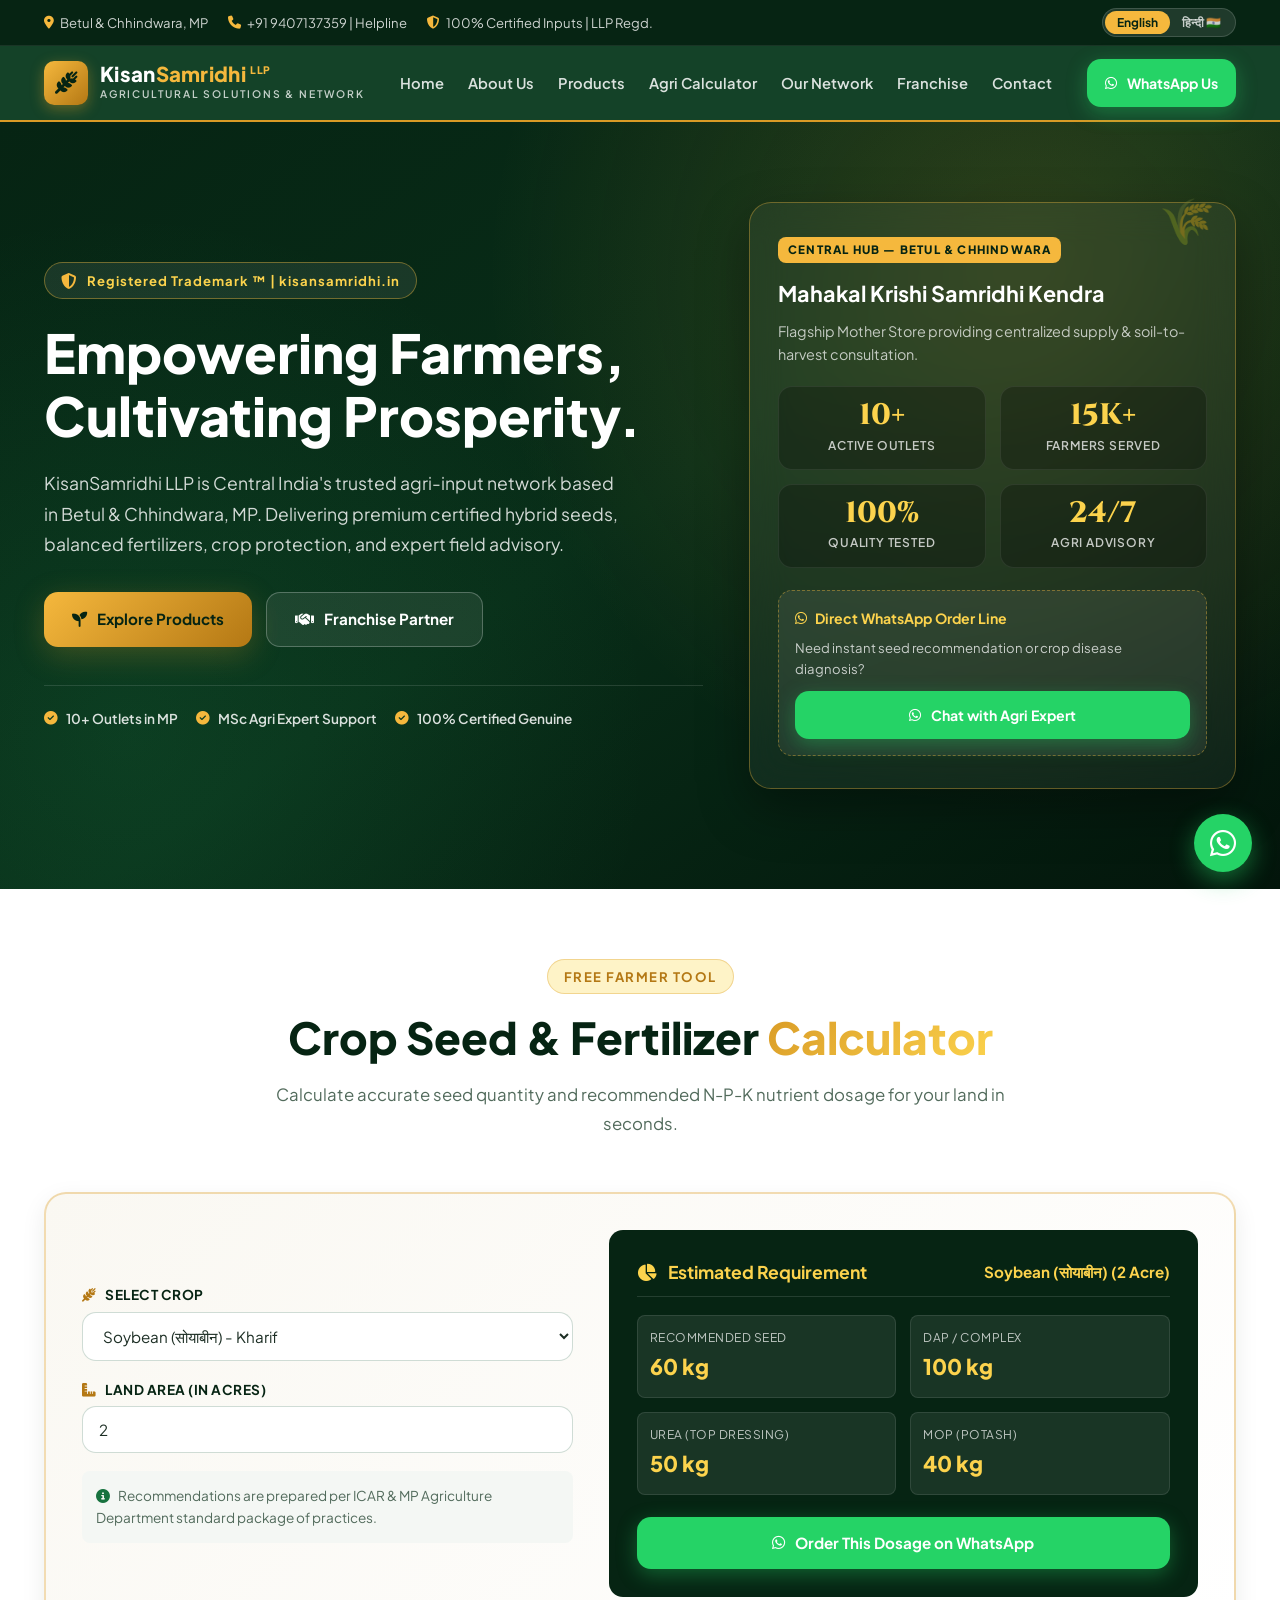
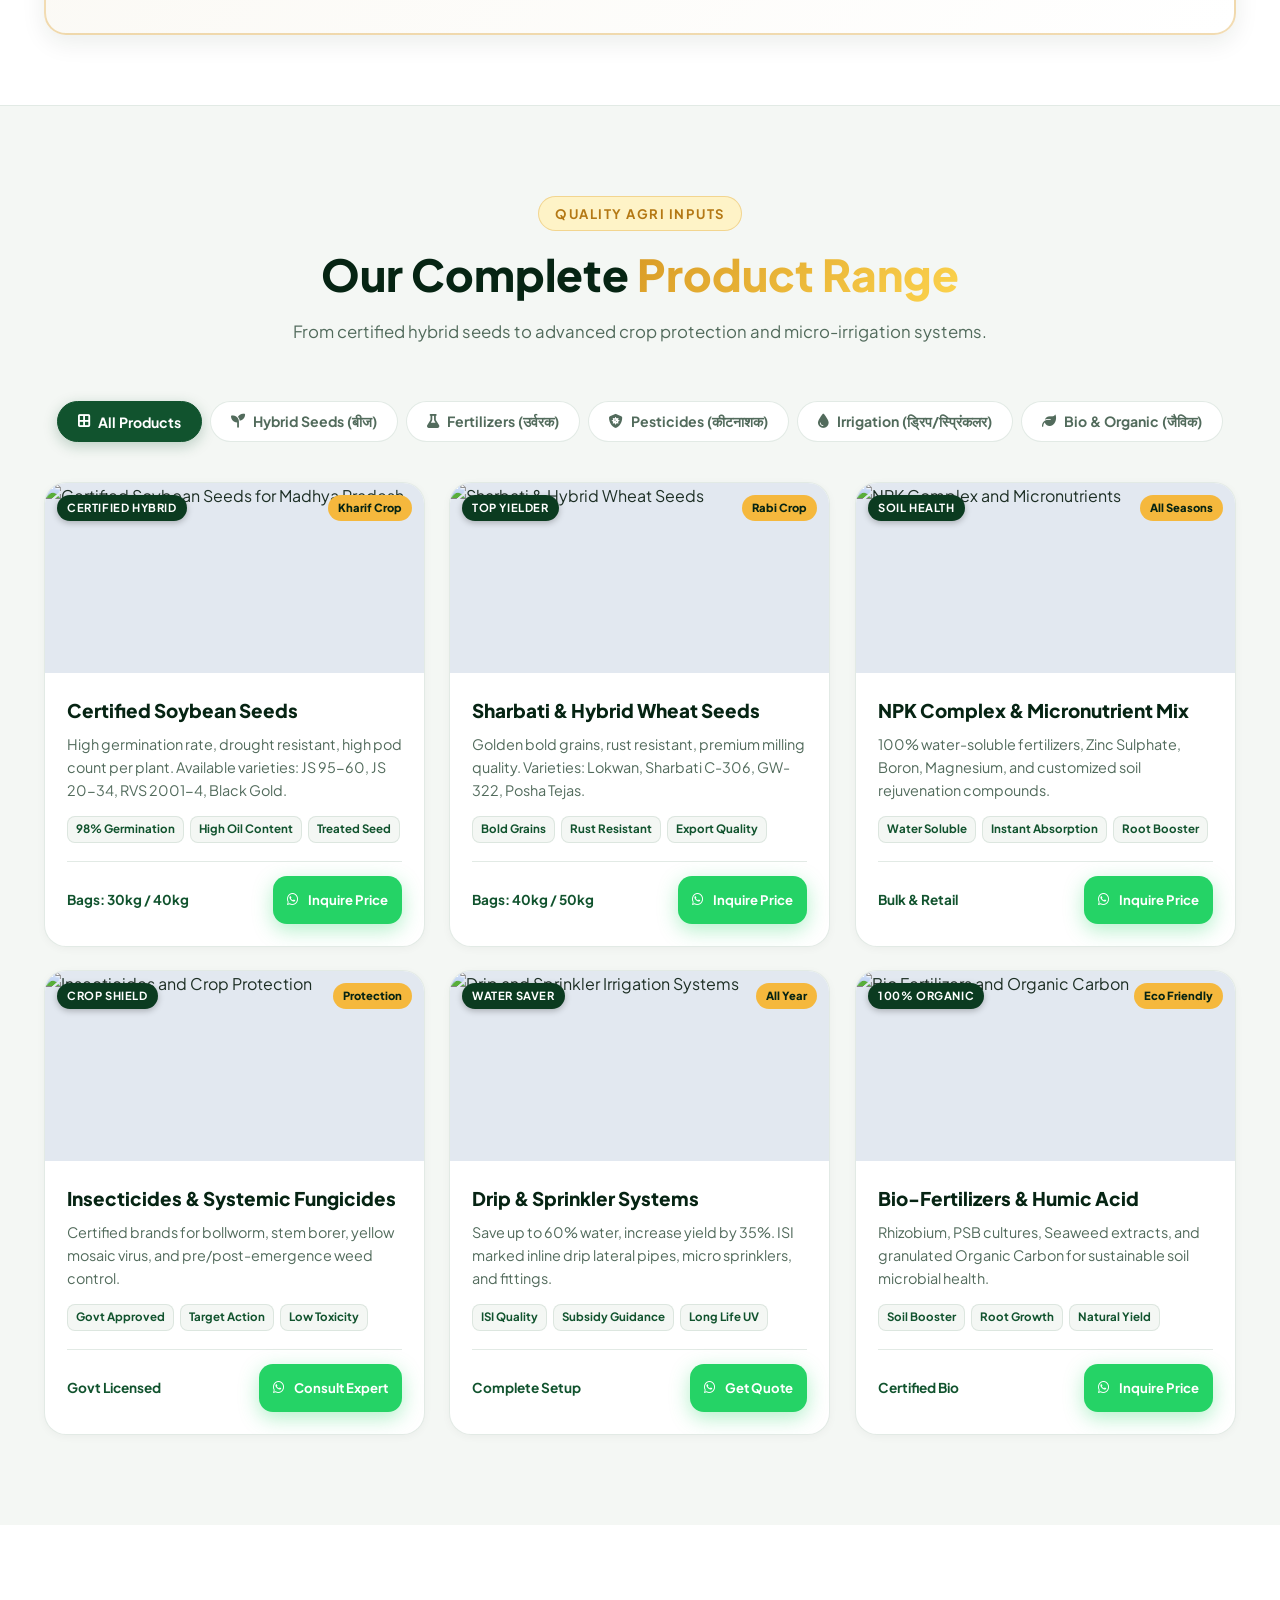
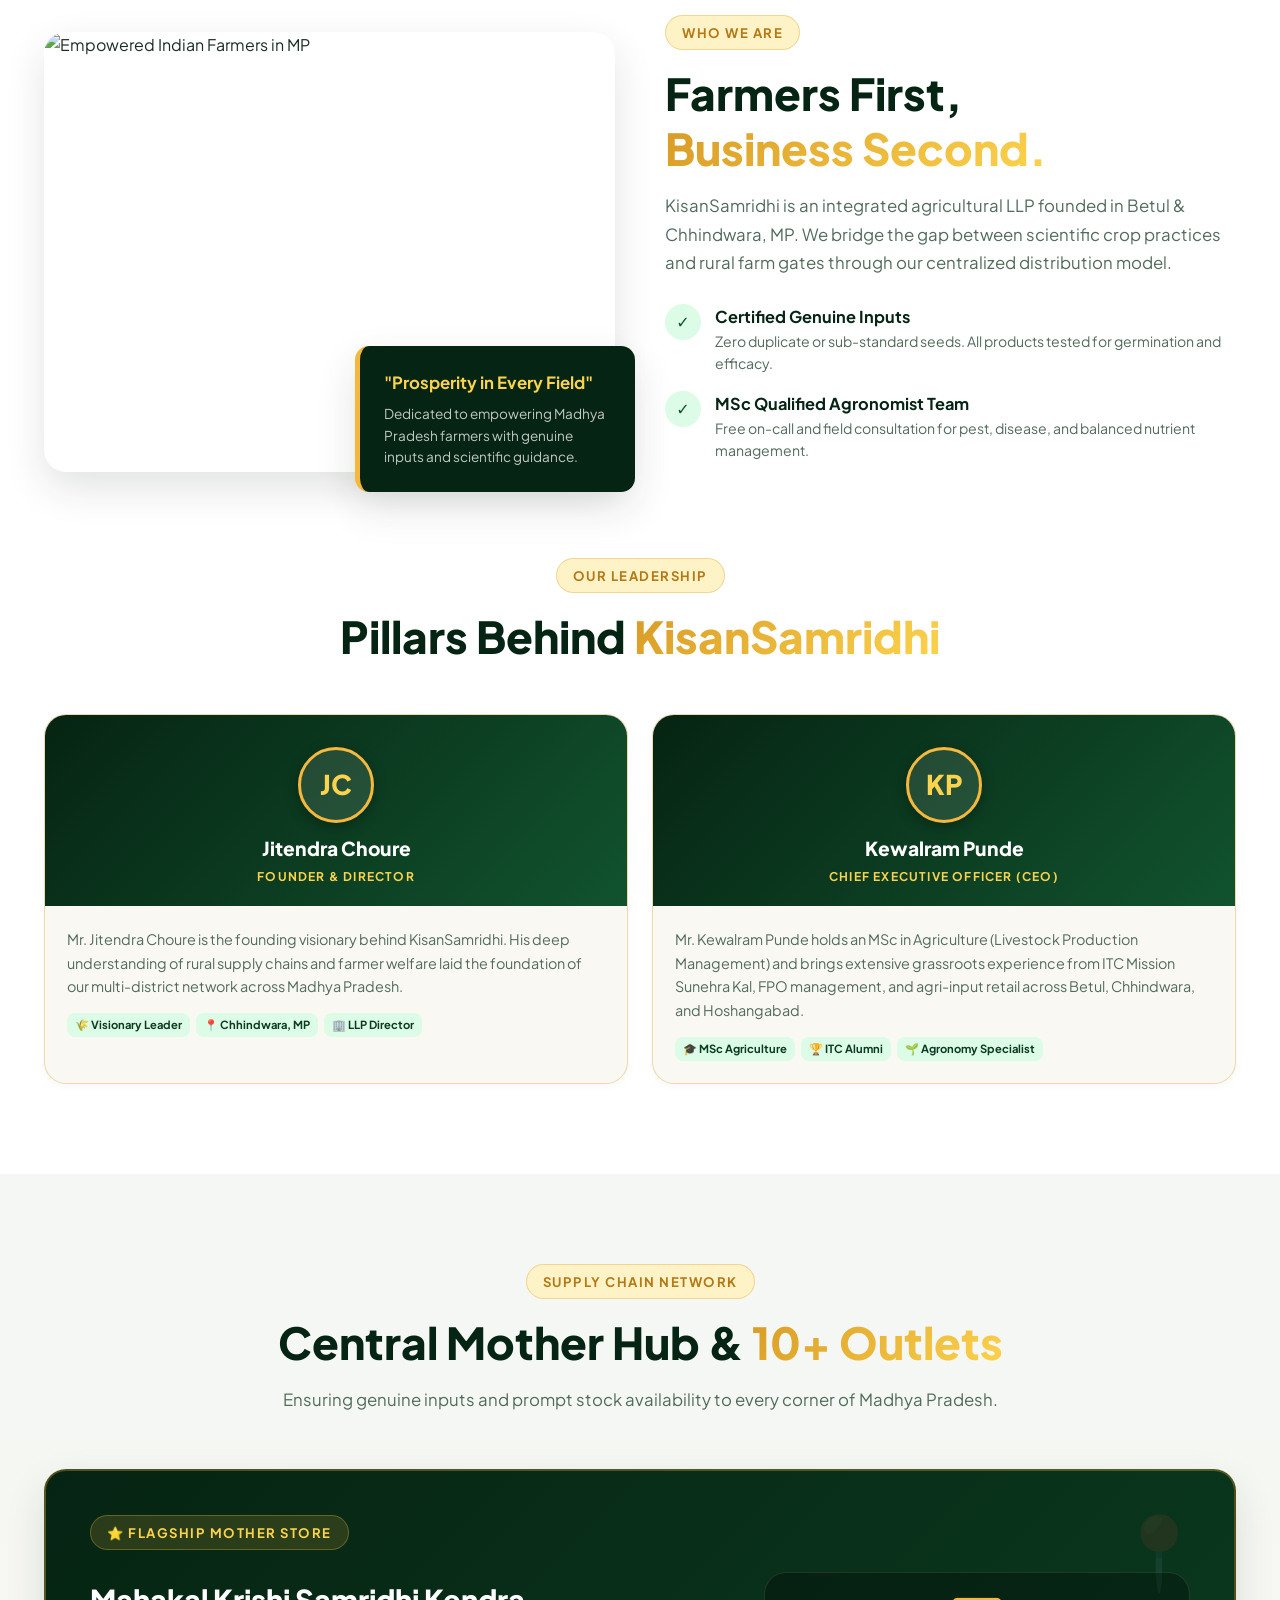
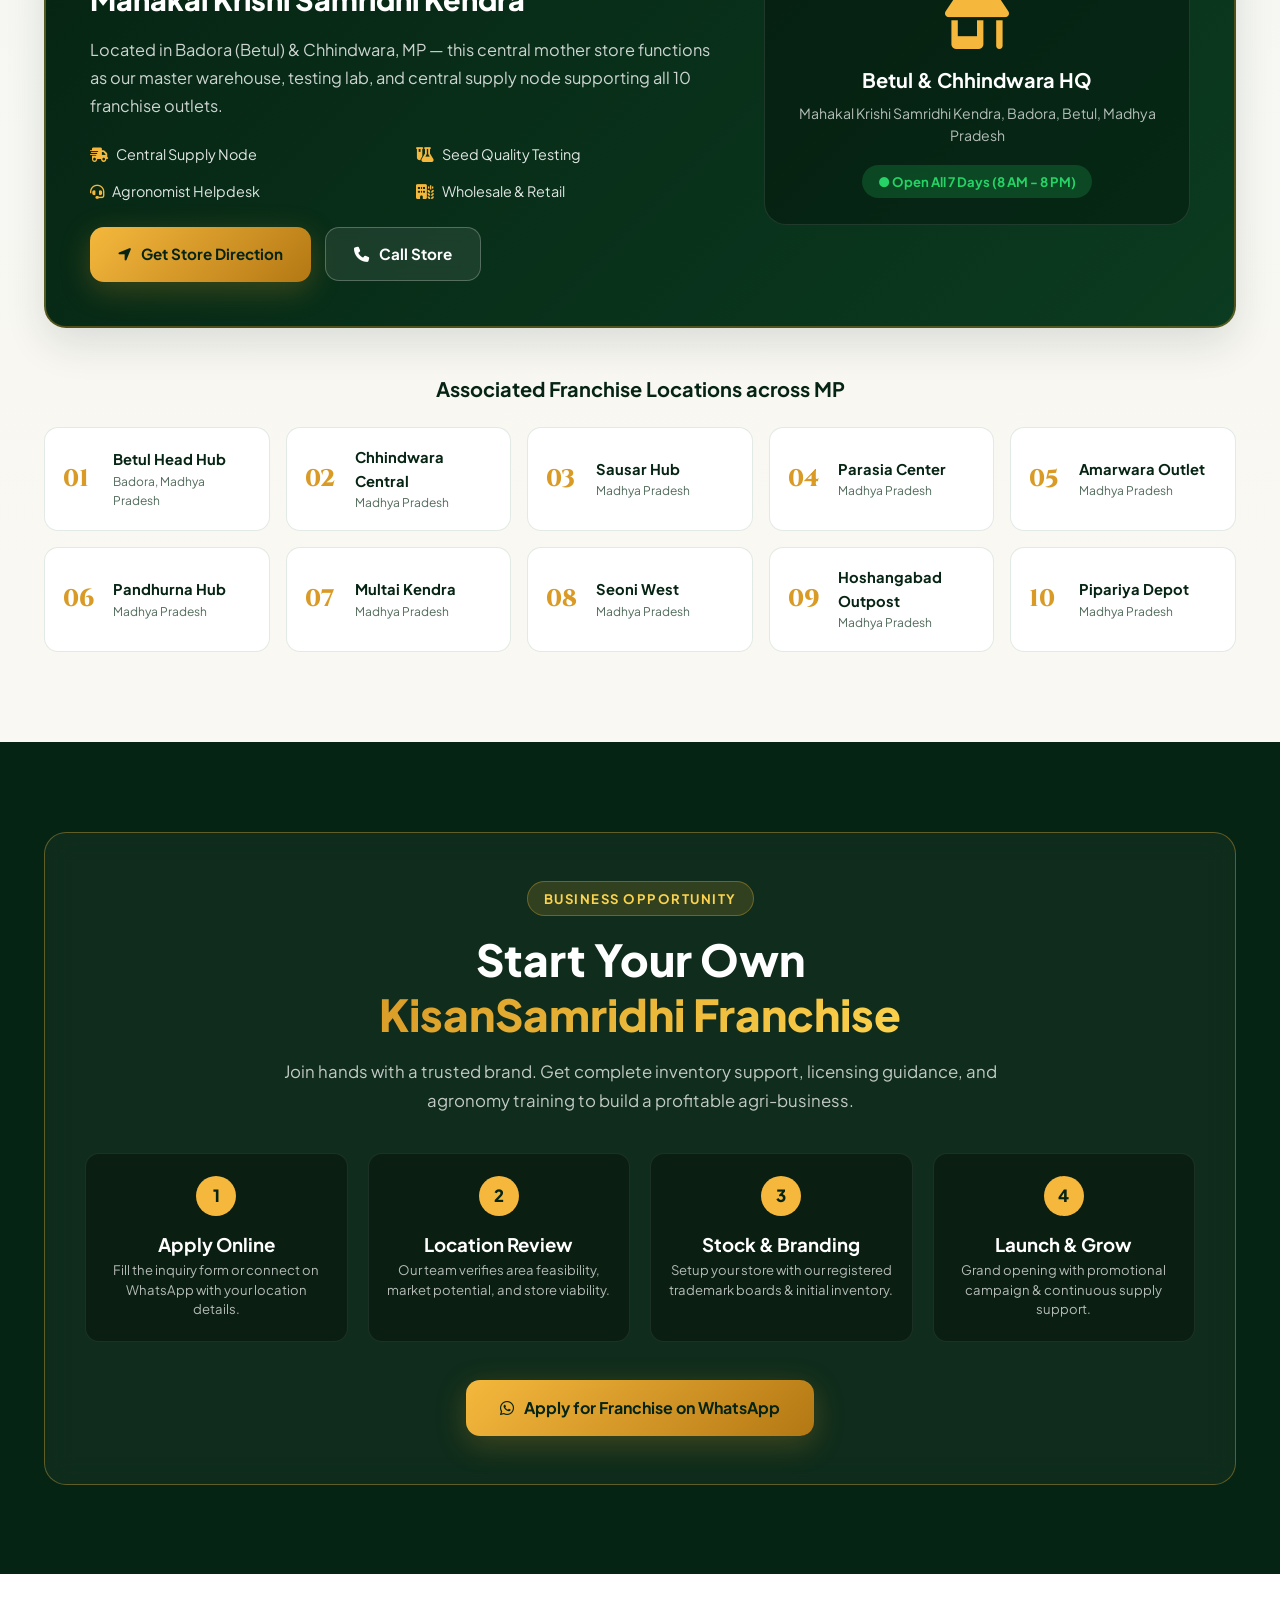
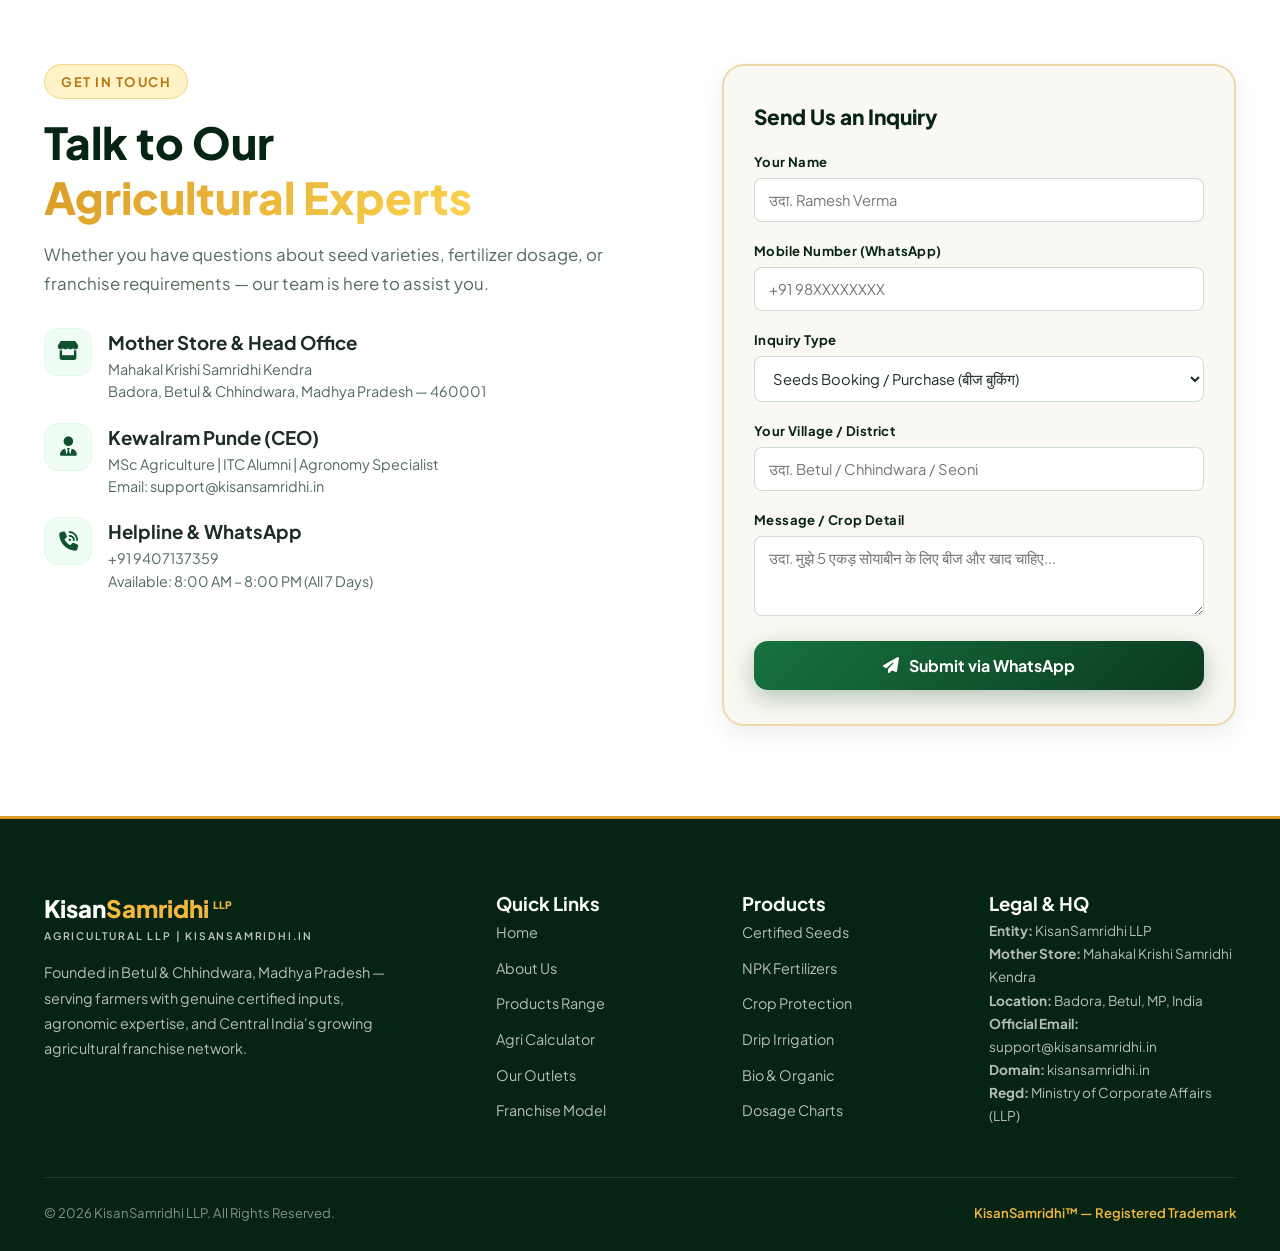
==== commit 3c5ff683: "feat(seo): modularize code, add JSON-LD Schema, robots.txt, sitemap.xml, and fix mobile responsive l" ====
--- a/index.html
+++ b/index.html
@@ -1,1533 +1,148 @@
 <!DOCTYPE html>
-<html lang="en">
+<html lang="en" prefix="og: https://ogp.me/ns#">
 <head>
   <meta charset="UTF-8" />
   <meta name="viewport" content="width=device-width, initial-scale=1.0, maximum-scale=5.0" />
-  <title>KisanSamridhi LLP | Premium Seeds, Fertilizers & Agricultural Franchise Network MP</title>
-  <meta name="description" content="KisanSamridhi LLP is Central India's trusted agri-input network based in Betul & Chhindwara, MP. Certified seeds, fertilizers, pesticides, crop advisory, and franchise business opportunities." />
-  <meta name="keywords" content="KisanSamridhi, Beej Bhandar Betul, Beej Bhandar Chhindwara, Seeds shop MP, Agriculture franchise, Mahakal Krishi Samridhi Kendra, Hybrid Seeds, DAP Urea Betul, Agri input LLP" />
-
-  <!-- Open Graph / SEO -->
+  
+  <!-- Primary SEO Meta Tags -->
+  <title>KisanSamridhi LLP | Certified Hybrid Seeds, Fertilizers &amp; Agri Franchise in MP</title>
+  <meta name="title" content="KisanSamridhi LLP | Certified Hybrid Seeds, Fertilizers &amp; Agri Franchise in MP" />
+  <meta name="description" content="KisanSamridhi LLP is Central India's trusted agri-input network based in Betul &amp; Chhindwara, MP. Certified hybrid seeds, NPK fertilizers, crop protection, free farmer dosage calculator &amp; franchise opportunities." />
+  <meta name="keywords" content="KisanSamridhi, Kisan Samridhi LLP, Beej Bhandar Betul, Beej Bhandar Chhindwara, Hybrid Seeds MP, Mahakal Krishi Samridhi Kendra, DAP Urea Betul, Agriculture franchise Madhya Pradesh, Soybean Seeds JS 20-34, Wheat Seeds Lokwan" />
+  <meta name="author" content="KisanSamridhi Agricultural LLP" />
+  <meta name="robots" content="index, follow, max-image-preview:large, max-snippet:-1, max-video-preview:-1" />
+  <link rel="canonical" href="https://kisansamridhi.in/" />
+
+  <!-- Open Graph / Facebook / WhatsApp -->
   <meta property="og:type" content="website" />
+  <meta property="og:url" content="https://kisansamridhi.in/" />
   <meta property="og:title" content="KisanSamridhi LLP | Kisan Ki Samridhi, Desh Ki Pragati" />
-  <meta property="og:description" content="Certified seeds, fertilizers, crop protection & franchise network across Madhya Pradesh." />
+  <meta property="og:description" content="Leading agricultural input company in Madhya Pradesh. Certified hybrid seeds, balanced fertilizers, crop protection, and expert field advisory." />
   <meta property="og:image" content="https://images.unsplash.com/photo-1500937386664-56d1dfef3854?auto=format&fit=crop&w=1200&q=80" />
-
-  <!-- Google Fonts -->
+  <meta property="og:locale" content="en_IN" />
+  <meta property="og:site_name" content="KisanSamridhi LLP" />
+
+  <!-- Twitter Meta Tags -->
+  <meta name="twitter:card" content="summary_large_image" />
+  <meta name="twitter:url" content="https://kisansamridhi.in/" />
+  <meta name="twitter:title" content="KisanSamridhi LLP | Agricultural Solutions &amp; Franchise Network" />
+  <meta name="twitter:description" content="Certified hybrid seeds, fertilizers &amp; franchise opportunities in Betul &amp; Chhindwara, Madhya Pradesh." />
+  <meta name="twitter:image" content="https://images.unsplash.com/photo-1500937386664-56d1dfef3854?auto=format&fit=crop&w=1200&q=80" />
+
+  <!-- Theme & Mobile Colors -->
+  <meta name="theme-color" content="#0B3B20" />
+  <meta name="apple-mobile-web-app-status-bar-style" content="black-translucent" />
+
+  <!-- Google Fonts Preconnect -->
   <link rel="preconnect" href="https://fonts.googleapis.com" />
   <link rel="preconnect" href="https://fonts.gstatic.com" crossorigin />
-  <link href="https://fonts.googleapis.com/css2?family=Plus+Jakarta+Sans:wght@300;400;500;600;700;800&family=Cinzel:wght@600;700;800&family=Rozha+One&display=swap" rel="stylesheet" />
+  <link href="https://fonts.googleapis.com/css2?family=Plus+Jakarta+Sans:wght@300;400;500;600;700;800&family=Cinzel:wght@600;700;800&display=swap" rel="stylesheet" />
 
   <!-- FontAwesome Icons -->
   <link rel="stylesheet" href="https://cdnjs.cloudflare.com/ajax/libs/font-awesome/6.5.1/css/all.min.css" />
 
-  <style>
-    /* ==========================================================================
-       1. MODERN DESIGN TOKENS & RESET
-       ========================================================================== */
-    :root {
-      --primary-900: #062413;
-      --primary-800: #0B3B20;
-      --primary-700: #11532E;
-      --primary-600: #17723F;
-      --primary-500: #1E9152;
-      --primary-400: #2EC470;
-      --primary-100: #DCFCE7;
-      --primary-50: #F0FDF4;
-
-      --gold-600: #B47814;
-      --gold-500: #D99B26;
-      --gold-400: #F5B83D;
-      --gold-300: #FCD34D;
-      --gold-100: #FEF3C7;
-      --gold-50: #FFFBEB;
-
-      --dark-900: #0B130E;
-      --dark-800: #152219;
-      --dark-700: #23372B;
-      --text-main: #1C2E24;
-      --text-muted: #526B5C;
-      --text-light: #8BA393;
-
-      --bg-white: #FFFFFF;
-      --bg-cream: #FAF8F2;
-      --bg-soft: #F4F7F4;
-
-      --border-subtle: rgba(17, 83, 46, 0.12);
-      --border-gold: rgba(217, 155, 38, 0.35);
-
-      --shadow-sm: 0 2px 8px rgba(6, 36, 19, 0.04);
-      --shadow-md: 0 8px 24px rgba(6, 36, 19, 0.08);
-      --shadow-lg: 0 16px 40px rgba(6, 36, 19, 0.12);
-      --shadow-gold: 0 8px 30px rgba(217, 155, 38, 0.25);
-
-      --radius-sm: 8px;
-      --radius-md: 14px;
-      --radius-lg: 22px;
-      --radius-full: 9999px;
-
-      --transition-smooth: all 0.3s cubic-bezier(0.16, 1, 0.3, 1);
-    }
-
-    * {
-      margin: 0;
-      padding: 0;
-      box-sizing: border-box;
-      -webkit-font-smoothing: antialiased;
-    }
-
-    html {
-      scroll-behavior: smooth;
-      font-size: 16px;
-    }
-
-    body {
-      font-family: 'Plus Jakarta Sans', sans-serif;
-      background-color: var(--bg-cream);
-      color: var(--text-main);
-      line-height: 1.6;
-      overflow-x: hidden;
-    }
-
-    a {
-      text-decoration: none;
-      color: inherit;
-    }
-
-    img {
-      max-width: 100%;
-      height: auto;
-      display: block;
-    }
-
-    button, input, select, textarea {
-      font-family: inherit;
-    }
-
-    .container {
-      width: 100%;
-      max-width: 1240px;
-      margin: 0 auto;
-      padding: 0 24px;
-    }
-
-    /* Typography Utilities */
-    .heading-font {
-      font-family: 'Cinzel', serif;
-      letter-spacing: -0.01em;
-    }
-
-    .section-badge {
-      display: inline-flex;
-      align-items: center;
-      gap: 8px;
-      padding: 6px 16px;
-      border-radius: var(--radius-full);
-      background: var(--gold-100);
-      color: var(--gold-600);
-      font-size: 0.82rem;
-      font-weight: 700;
-      letter-spacing: 1.5px;
-      text-transform: uppercase;
-      margin-bottom: 16px;
-      border: 1px solid var(--border-gold);
-    }
-
-    .section-badge.dark {
-      background: rgba(245, 184, 61, 0.15);
-      color: var(--gold-300);
-      border-color: rgba(245, 184, 61, 0.3);
-    }
-
-    .section-header {
-      text-align: center;
-      max-width: 760px;
-      margin: 0 auto 54px;
-    }
-
-    .section-title {
-      font-size: clamp(2rem, 3.5vw, 2.75rem);
-      color: var(--primary-900);
-      font-weight: 800;
-      line-height: 1.25;
-      margin-bottom: 16px;
-    }
-
-    .section-title.light {
-      color: #FFFFFF;
-    }
-
-    .section-title span {
-      background: linear-gradient(135deg, var(--gold-500), var(--gold-300));
-      -webkit-background-clip: text;
-      -webkit-text-fill-color: transparent;
-    }
-
-    .section-subtitle {
-      color: var(--text-muted);
-      font-size: 1.08rem;
-      line-height: 1.7;
-    }
-
-    .section-subtitle.light {
-      color: rgba(255, 255, 255, 0.75);
-    }
-
-    /* Buttons */
-    .btn {
-      display: inline-flex;
-      align-items: center;
-      justify-content: center;
-      gap: 10px;
-      padding: 14px 28px;
-      border-radius: var(--radius-md);
-      font-weight: 700;
-      font-size: 0.95rem;
-      transition: var(--transition-smooth);
-      cursor: pointer;
-      border: none;
-      white-space: nowrap;
-    }
-
-    .btn-primary {
-      background: linear-gradient(135deg, var(--gold-400) 0%, var(--gold-600) 100%);
-      color: var(--primary-900);
-      box-shadow: var(--shadow-gold);
-    }
-
-    .btn-primary:hover {
-      transform: translateY(-3px);
-      box-shadow: 0 12px 28px rgba(217, 155, 38, 0.4);
-      color: #000;
-    }
-
-    .btn-emerald {
-      background: linear-gradient(135deg, var(--primary-600) 0%, var(--primary-800) 100%);
-      color: #FFFFFF;
-      box-shadow: 0 8px 24px rgba(17, 83, 46, 0.3);
-    }
-
-    .btn-emerald:hover {
-      transform: translateY(-3px);
-      background: linear-gradient(135deg, var(--primary-500) 0%, var(--primary-700) 100%);
-      box-shadow: 0 12px 30px rgba(17, 83, 46, 0.45);
-      color: #FFFFFF;
-    }
-
-    .btn-whatsapp {
-      background: #25D366;
-      color: #FFFFFF;
-      box-shadow: 0 6px 20px rgba(37, 211, 102, 0.35);
-    }
-
-    .btn-whatsapp:hover {
-      background: #20BA5A;
-      transform: translateY(-2px);
-      box-shadow: 0 10px 24px rgba(37, 211, 102, 0.5);
-    }
-
-    .btn-outline-light {
-      background: rgba(255, 255, 255, 0.08);
-      color: #FFFFFF;
-      border: 1.5px solid rgba(255, 255, 255, 0.25);
-      backdrop-filter: blur(8px);
-    }
-
-    .btn-outline-light:hover {
-      background: rgba(255, 255, 255, 0.18);
-      border-color: var(--gold-300);
-      color: var(--gold-300);
-      transform: translateY(-3px);
-    }
-
-    /* ==========================================================================
-       2. TOP BAR & NAVIGATION
-       ========================================================================== */
-    .top-bar {
-      background: var(--primary-900);
-      color: rgba(255, 255, 255, 0.8);
-      font-size: 0.82rem;
-      padding: 8px 0;
-      border-bottom: 1px solid rgba(255, 255, 255, 0.08);
-    }
-
-    .top-bar-inner {
-      display: flex;
-      justify-content: space-between;
-      align-items: center;
-    }
-
-    .top-bar-left {
-      display: flex;
-      align-items: center;
-      gap: 20px;
-    }
-
-    .top-bar-item {
-      display: flex;
-      align-items: center;
-      gap: 6px;
-    }
-
-    .top-bar-item i {
-      color: var(--gold-400);
-    }
-
-    .top-bar-right {
-      display: flex;
-      align-items: center;
-      gap: 16px;
-    }
-
-    .lang-switcher {
-      display: flex;
-      align-items: center;
-      background: rgba(255, 255, 255, 0.1);
-      border-radius: var(--radius-full);
-      padding: 2px;
-      border: 1px solid rgba(255, 255, 255, 0.15);
-    }
-
-    .lang-btn {
-      padding: 4px 10px;
-      border-radius: var(--radius-full);
-      font-size: 0.75rem;
-      font-weight: 700;
-      cursor: pointer;
-      border: none;
-      background: transparent;
-      color: rgba(255, 255, 255, 0.7);
-      transition: var(--transition-smooth);
-    }
-
-    .lang-btn.active {
-      background: var(--gold-400);
-      color: var(--primary-900);
-    }
-
-    /* Main Navbar */
-    .navbar {
-      position: sticky;
-      top: 0;
-      z-index: 1000;
-      background: rgba(11, 59, 32, 0.94);
-      backdrop-filter: blur(14px);
-      -webkit-backdrop-filter: blur(14px);
-      border-bottom: 2px solid var(--gold-500);
-      transition: var(--transition-smooth);
-    }
-
-    .navbar-inner {
-      display: flex;
-      align-items: center;
-      justify-content: space-between;
-      height: 76px;
-    }
-
-    .brand-logo {
-      display: flex;
-      align-items: center;
-      gap: 14px;
-    }
-
-    .logo-icon {
-      width: 48px;
-      height: 48px;
-      background: linear-gradient(135deg, var(--gold-400), var(--gold-600));
-      border-radius: 12px;
-      display: flex;
-      align-items: center;
-      justify-content: center;
-      color: var(--primary-900);
-      font-size: 1.5rem;
-      box-shadow: 0 4px 14px rgba(217, 155, 38, 0.4);
-    }
-
-    .brand-text h1 {
-      font-size: 1.35rem;
-      color: #FFFFFF;
-      font-weight: 800;
-      line-height: 1.1;
-      letter-spacing: 0.5px;
-    }
-
-    .brand-text h1 span {
-      color: var(--gold-400);
-    }
-
-    .brand-tagline {
-      font-size: 0.68rem;
-      color: rgba(255, 255, 255, 0.7);
-      letter-spacing: 2.2px;
-      text-transform: uppercase;
-      font-weight: 600;
-      display: block;
-    }
-
-    .nav-menu {
-      display: flex;
-      align-items: center;
-      gap: 28px;
-      list-style: none;
-    }
-
-    .nav-link {
-      color: rgba(255, 255, 255, 0.85);
-      font-weight: 600;
-      font-size: 0.95rem;
-      transition: var(--transition-smooth);
-      position: relative;
-      padding: 6px 0;
-    }
-
-    .nav-link:hover, .nav-link.active {
-      color: var(--gold-300);
-    }
-
-    .nav-link::after {
-      content: '';
-      position: absolute;
-      bottom: 0;
-      left: 0;
-      width: 0;
-      height: 2px;
-      background: var(--gold-400);
-      transition: var(--transition-smooth);
-    }
-
-    .nav-link:hover::after, .nav-link.active::after {
-      width: 100%;
-    }
-
-    .nav-actions {
-      display: flex;
-      align-items: center;
-      gap: 14px;
-    }
-
-    .mobile-toggle {
-      display: none;
-      background: rgba(255, 255, 255, 0.1);
-      border: 1px solid rgba(255, 255, 255, 0.2);
-      color: #FFFFFF;
-      font-size: 1.3rem;
-      padding: 10px 14px;
-      border-radius: var(--radius-sm);
-      cursor: pointer;
-    }
-
-    /* Mobile Nav Drawer */
-    .mobile-drawer {
-      position: fixed;
-      top: 0;
-      right: -100%;
-      width: 82%;
-      max-width: 340px;
-      height: 100vh;
-      background: var(--primary-900);
-      z-index: 1002;
-      padding: 30px 24px;
-      display: flex;
-      flex-direction: column;
-      justify-content: space-between;
-      transition: var(--transition-smooth);
-      box-shadow: -10px 0 30px rgba(0,0,0,0.5);
-      border-left: 2px solid var(--gold-500);
-    }
-
-    .mobile-drawer.active {
-      right: 0;
-    }
-
-    .mobile-overlay {
-      position: fixed;
-      inset: 0;
-      background: rgba(0,0,0,0.6);
-      backdrop-filter: blur(4px);
-      z-index: 1001;
-      opacity: 0;
-      visibility: hidden;
-      transition: var(--transition-smooth);
-    }
-
-    .mobile-overlay.active {
-      opacity: 1;
-      visibility: visible;
-    }
-
-    .drawer-header {
-      display: flex;
-      align-items: center;
-      justify-content: space-between;
-      padding-bottom: 20px;
-      border-bottom: 1px solid rgba(255,255,255,0.1);
-    }
-
-    .drawer-links {
-      list-style: none;
-      display: flex;
-      flex-direction: column;
-      gap: 16px;
-      margin-top: 24px;
-    }
-
-    .drawer-links a {
-      color: #FFFFFF;
-      font-size: 1.1rem;
-      font-weight: 600;
-      display: flex;
-      align-items: center;
-      justify-content: space-between;
-      padding: 10px 0;
-      border-bottom: 1px dashed rgba(255,255,255,0.08);
-    }
-
-    /* ==========================================================================
-       3. HERO SECTION
-       ========================================================================== */
-    .hero {
-      position: relative;
-      background: linear-gradient(145deg, var(--primary-900) 0%, #082D18 50%, #03150B 100%);
-      padding: 90px 0 110px;
-      overflow: hidden;
-      color: #FFFFFF;
-    }
-
-    .hero-pattern {
-      position: absolute;
-      inset: 0;
-      background-image: 
-        radial-gradient(circle at 80% 20%, rgba(217, 155, 38, 0.18) 0%, transparent 45%),
-        radial-gradient(circle at 10% 80%, rgba(46, 196, 112, 0.12) 0%, transparent 40%);
-      pointer-events: none;
-    }
-
-    .hero-grid {
-      display: grid;
-      grid-template-columns: 1.15fr 0.85fr;
-      gap: 50px;
-      align-items: center;
-      position: relative;
-      z-index: 2;
-    }
-
-    .hero-tagline-box {
-      display: inline-flex;
-      align-items: center;
-      gap: 10px;
-      background: rgba(255, 255, 255, 0.08);
-      border: 1px solid rgba(245, 184, 61, 0.4);
-      padding: 8px 18px;
-      border-radius: var(--radius-full);
-      margin-bottom: 24px;
-      backdrop-filter: blur(10px);
-    }
-
-    .hero-tagline-box span {
-      color: var(--gold-300);
-      font-weight: 700;
-      font-size: 0.85rem;
-      letter-spacing: 1px;
-    }
-
-    .hero-title {
-      font-size: clamp(2.4rem, 4.5vw, 3.8rem);
-      font-weight: 800;
-      line-height: 1.15;
-      margin-bottom: 22px;
-      color: #FFFFFF;
-    }
-
-    .hero-title .highlight {
-      background: linear-gradient(135deg, var(--gold-300) 0%, var(--gold-500) 100%);
-      -webkit-background-clip: text;
-      -webkit-text-fill-color: transparent;
-      display: inline-block;
-    }
-
-    .hero-desc {
-      color: rgba(255, 255, 255, 0.82);
-      font-size: 1.15rem;
-      line-height: 1.8;
-      margin-bottom: 36px;
-      max-width: 580px;
-    }
-
-    .hero-cta-group {
-      display: flex;
-      flex-wrap: wrap;
-      gap: 16px;
-      margin-bottom: 44px;
-    }
-
-    .hero-trust-badges {
-      display: flex;
-      flex-wrap: wrap;
-      gap: 20px;
-      padding-top: 24px;
-      border-top: 1px solid rgba(255, 255, 255, 0.12);
-    }
-
-    .trust-item {
-      display: flex;
-      align-items: center;
-      gap: 10px;
-      font-size: 0.88rem;
-      color: rgba(255, 255, 255, 0.85);
-      font-weight: 600;
-    }
-
-    .trust-item i {
-      color: var(--gold-400);
-      font-size: 1.1rem;
-    }
-
-    /* Hero Right Card / Quick Interactive Panel */
-    .hero-card {
-      background: rgba(255, 255, 255, 0.05);
-      border: 1.5px solid rgba(245, 184, 61, 0.35);
-      backdrop-filter: blur(18px);
-      -webkit-backdrop-filter: blur(18px);
-      border-radius: var(--radius-lg);
-      padding: 36px 32px;
-      box-shadow: 0 20px 50px rgba(0, 0, 0, 0.35);
-      position: relative;
-    }
-
-    .hero-card::before {
-      content: '🌾';
-      position: absolute;
-      top: -24px;
-      right: 24px;
-      font-size: 3rem;
-      opacity: 0.4;
-    }
-
-    .card-header-badge {
-      display: inline-block;
-      background: var(--gold-400);
-      color: var(--primary-900);
-      font-size: 0.72rem;
-      font-weight: 800;
-      letter-spacing: 1.5px;
-      text-transform: uppercase;
-      padding: 4px 12px;
-      border-radius: var(--radius-sm);
-      margin-bottom: 16px;
-    }
-
-    .card-heading {
-      font-size: 1.4rem;
-      font-weight: 700;
-      margin-bottom: 8px;
-      color: #FFFFFF;
-    }
-
-    .card-subtext {
-      color: rgba(255, 255, 255, 0.7);
-      font-size: 0.92rem;
-      margin-bottom: 24px;
-    }
-
-    .stats-matrix {
-      display: grid;
-      grid-template-columns: 1fr 1fr;
-      gap: 16px;
-      margin-bottom: 24px;
-    }
-
-    .stat-box {
-      background: rgba(0, 0, 0, 0.25);
-      border: 1px solid rgba(255, 255, 255, 0.08);
-      border-radius: var(--radius-md);
-      padding: 16px;
-      text-align: center;
-    }
-
-    .stat-number {
-      font-size: 2rem;
-      font-weight: 800;
-      color: var(--gold-300);
-      line-height: 1;
-      font-family: 'Cinzel', serif;
-    }
-
-    .stat-label {
-      font-size: 0.78rem;
-      color: rgba(255, 255, 255, 0.75);
-      text-transform: uppercase;
-      letter-spacing: 1px;
-      margin-top: 6px;
-      font-weight: 600;
-    }
-
-    .quick-inquiry-box {
-      background: rgba(255, 255, 255, 0.07);
-      border-radius: var(--radius-md);
-      padding: 16px;
-      border: 1px dashed rgba(245, 184, 61, 0.4);
-    }
-
-    .quick-inquiry-title {
-      font-size: 0.9rem;
-      font-weight: 700;
-      color: var(--gold-300);
-      display: flex;
-      align-items: center;
-      gap: 8px;
-      margin-bottom: 10px;
-    }
-
-    /* ==========================================================================
-       4. SEED & FERTILIZER CALCULATOR TOOL (FARMER VALUE-ADD)
-       ========================================================================== */
-    .calculator-section {
-      padding: 70px 0;
-      background: var(--bg-white);
-      border-bottom: 1px solid var(--border-subtle);
-    }
-
-    .calc-card {
-      background: linear-gradient(135deg, var(--bg-cream) 0%, #FFFFFF 100%);
-      border: 2px solid var(--border-gold);
-      border-radius: var(--radius-lg);
-      padding: 40px;
-      box-shadow: var(--shadow-md);
-    }
-
-    .calc-grid {
-      display: grid;
-      grid-template-columns: 1fr 1.2fr;
-      gap: 40px;
-      align-items: center;
-    }
-
-    .calc-inputs {
-      display: flex;
-      flex-direction: column;
-      gap: 20px;
-    }
-
-    .input-group label {
-      display: block;
-      font-size: 0.88rem;
-      font-weight: 700;
-      color: var(--primary-900);
-      margin-bottom: 8px;
-      text-transform: uppercase;
-      letter-spacing: 0.5px;
-    }
-
-    .input-group select, .input-group input {
-      width: 100%;
-      padding: 14px 18px;
-      border-radius: var(--radius-md);
-      border: 1.5px solid rgba(17, 83, 46, 0.2);
-      font-size: 1rem;
-      color: var(--text-main);
-      background: #FFFFFF;
-      outline: none;
-      transition: var(--transition-smooth);
-    }
-
-    .input-group select:focus, .input-group input:focus {
-      border-color: var(--primary-600);
-      box-shadow: 0 0 0 4px var(--primary-100);
-    }
-
-    .calc-results {
-      background: var(--primary-900);
-      color: #FFFFFF;
-      border-radius: var(--radius-md);
-      padding: 30px;
-      position: relative;
-    }
-
-    .calc-results-header {
-      font-size: 1.15rem;
-      font-weight: 700;
-      color: var(--gold-300);
-      margin-bottom: 20px;
-      padding-bottom: 12px;
-      border-bottom: 1px solid rgba(255, 255, 255, 0.12);
-      display: flex;
-      align-items: center;
-      justify-content: space-between;
-    }
-
-    .result-rows {
-      display: grid;
-      grid-template-columns: repeat(2, 1fr);
-      gap: 16px;
-      margin-bottom: 24px;
-    }
-
-    .result-pill {
-      background: rgba(255, 255, 255, 0.08);
-      border: 1px solid rgba(255, 255, 255, 0.1);
-      border-radius: var(--radius-sm);
-      padding: 14px;
-    }
-
-    .result-pill-label {
-      font-size: 0.78rem;
-      color: rgba(255, 255, 255, 0.7);
-      text-transform: uppercase;
-      letter-spacing: 0.5px;
-    }
-
-    .result-pill-val {
-      font-size: 1.4rem;
-      font-weight: 800;
-      color: var(--gold-300);
-      margin-top: 4px;
-    }
-
-    /* ==========================================================================
-       5. PRODUCTS & SERVICES CATALOG
-       ========================================================================== */
-    .products-section {
-      padding: 100px 0;
-      background: var(--bg-soft);
-    }
-
-    .category-tabs {
-      display: flex;
-      justify-content: center;
-      flex-wrap: wrap;
-      gap: 10px;
-      margin-bottom: 44px;
-    }
-
-    .cat-tab {
-      padding: 12px 24px;
-      border-radius: var(--radius-full);
-      background: var(--bg-white);
-      border: 1.5px solid var(--border-subtle);
-      font-weight: 700;
-      font-size: 0.9rem;
-      color: var(--text-muted);
-      cursor: pointer;
-      transition: var(--transition-smooth);
-      display: flex;
-      align-items: center;
-      gap: 8px;
-    }
-
-    .cat-tab:hover, .cat-tab.active {
-      background: var(--primary-700);
-      color: #FFFFFF;
-      border-color: var(--primary-700);
-      box-shadow: 0 4px 14px rgba(17, 83, 46, 0.25);
-    }
-
-    .products-grid {
-      display: grid;
-      grid-template-columns: repeat(auto-fill, minmax(320px, 1fr));
-      gap: 28px;
-    }
-
-    .product-card {
-      background: var(--bg-white);
-      border-radius: var(--radius-lg);
-      overflow: hidden;
-      border: 1px solid var(--border-subtle);
-      box-shadow: var(--shadow-sm);
-      transition: var(--transition-smooth);
-      display: flex;
-      flex-direction: column;
-    }
-
-    .product-card:hover {
-      transform: translateY(-8px);
-      box-shadow: var(--shadow-lg);
-      border-color: var(--border-gold);
-    }
-
-    .product-img-wrapper {
-      position: relative;
-      height: 200px;
-      background: #E2E8F0;
-      overflow: hidden;
-    }
-
-    .product-img-wrapper img {
-      width: 100%;
-      height: 100%;
-      object-fit: cover;
-      transition: transform 0.6s ease;
-    }
-
-    .product-card:hover .product-img-wrapper img {
-      transform: scale(1.06);
-    }
-
-    .product-badge {
-      position: absolute;
-      top: 14px;
-      left: 14px;
-      background: var(--primary-800);
-      color: #FFFFFF;
-      font-size: 0.72rem;
-      font-weight: 700;
-      padding: 4px 12px;
-      border-radius: var(--radius-full);
-      letter-spacing: 0.8px;
-      text-transform: uppercase;
-      box-shadow: 0 2px 8px rgba(0,0,0,0.25);
-    }
-
-    .product-season {
-      position: absolute;
-      top: 14px;
-      right: 14px;
-      background: var(--gold-400);
-      color: var(--primary-900);
-      font-size: 0.72rem;
-      font-weight: 800;
-      padding: 4px 10px;
-      border-radius: var(--radius-full);
-    }
-
-    .product-body {
-      padding: 24px;
-      display: flex;
-      flex-direction: column;
-      flex-grow: 1;
-    }
-
-    .product-title {
-      font-size: 1.22rem;
-      font-weight: 800;
-      color: var(--primary-900);
-      margin-bottom: 8px;
-    }
-
-    .product-desc {
-      color: var(--text-muted);
-      font-size: 0.92rem;
-      line-height: 1.6;
-      margin-bottom: 16px;
-      flex-grow: 1;
-    }
-
-    .product-tags {
-      display: flex;
-      flex-wrap: wrap;
-      gap: 6px;
-      margin-bottom: 20px;
-    }
-
-    .ptag {
-      background: var(--bg-soft);
-      color: var(--primary-700);
-      font-size: 0.75rem;
-      font-weight: 700;
-      padding: 4px 10px;
-      border-radius: var(--radius-sm);
-      border: 1px solid rgba(17, 83, 46, 0.1);
-    }
-
-    .product-footer {
-      display: flex;
-      align-items: center;
-      justify-content: space-between;
-      padding-top: 16px;
-      border-top: 1px solid var(--border-subtle);
-    }
-
-    /* ==========================================================================
-       6. ABOUT US & LEADERSHIP
-       ========================================================================== */
-    .about-section {
-      padding: 100px 0;
-      background: var(--bg-white);
-    }
-
-    .about-grid {
-      display: grid;
-      grid-template-columns: 1fr 1fr;
-      gap: 60px;
-      align-items: center;
-    }
-
-    .about-visual {
-      position: relative;
-    }
-
-    .about-main-img {
-      border-radius: var(--radius-lg);
-      box-shadow: var(--shadow-lg);
-      width: 100%;
-      height: 460px;
-      object-fit: cover;
-    }
-
-    .about-floating-card {
-      position: absolute;
-      bottom: -24px;
-      right: -24px;
-      background: var(--primary-900);
-      color: #FFFFFF;
-      padding: 28px;
-      border-radius: var(--radius-md);
-      border-left: 5px solid var(--gold-400);
-      max-width: 280px;
-      box-shadow: var(--shadow-lg);
-    }
-
-    .about-floating-card h4 {
-      color: var(--gold-300);
-      font-size: 1.1rem;
-      margin-bottom: 6px;
-    }
-
-    .about-floating-card p {
-      font-size: 0.85rem;
-      color: rgba(255, 255, 255, 0.75);
-    }
-
-    .leadership-cards {
-      display: grid;
-      grid-template-columns: repeat(2, 1fr);
-      gap: 24px;
-      margin-top: 60px;
-    }
-
-    .leader-card {
-      background: var(--bg-cream);
-      border: 1px solid var(--border-gold);
-      border-radius: var(--radius-lg);
-      overflow: hidden;
-      box-shadow: var(--shadow-sm);
-      transition: var(--transition-smooth);
-    }
-
-    .leader-card:hover {
-      transform: translateY(-6px);
-      box-shadow: var(--shadow-md);
-    }
-
-    .leader-top {
-      background: linear-gradient(135deg, var(--primary-900), var(--primary-700));
-      padding: 36px 24px 24px;
-      text-align: center;
-      color: #FFFFFF;
-      position: relative;
-    }
-
-    .leader-avatar {
-      width: 80px;
-      height: 80px;
-      border-radius: 50%;
-      background: rgba(255, 255, 255, 0.1);
-      border: 3px solid var(--gold-400);
-      display: flex;
-      align-items: center;
-      justify-content: center;
-      font-size: 1.8rem;
-      font-weight: 800;
-      color: var(--gold-300);
-      margin: 0 auto 12px;
-      box-shadow: 0 4px 14px rgba(0,0,0,0.3);
-    }
-
-    .leader-name {
-      font-size: 1.25rem;
-      font-weight: 800;
-      color: #FFFFFF;
-    }
-
-    .leader-title {
-      font-size: 0.78rem;
-      letter-spacing: 1.5px;
-      text-transform: uppercase;
-      color: var(--gold-300);
-      font-weight: 700;
-      margin-top: 4px;
-    }
-
-    .leader-body {
-      padding: 24px;
-    }
-
-    .leader-body p {
-      color: var(--text-muted);
-      font-size: 0.92rem;
-      line-height: 1.7;
-    }
-
-    .leader-badges {
-      margin-top: 16px;
-      display: flex;
-      flex-wrap: wrap;
-      gap: 6px;
-    }
-
-    .leader-badge-pill {
-      background: var(--primary-100);
-      color: var(--primary-800);
-      font-size: 0.72rem;
-      font-weight: 700;
-      padding: 3px 8px;
-      border-radius: var(--radius-sm);
-    }
-
-    /* ==========================================================================
-       7. NETWORK & MOTHER STORE (FLAGSHIP HUB)
-       ========================================================================== */
-    .network-section {
-      padding: 100px 0;
-      background: linear-gradient(180deg, var(--bg-soft) 0%, var(--bg-cream) 100%);
-    }
-
-    .mother-hub-card {
-      background: linear-gradient(135deg, var(--primary-900) 0%, var(--primary-800) 100%);
-      color: #FFFFFF;
-      border-radius: var(--radius-lg);
-      border: 2px solid var(--border-gold);
-      padding: 48px;
-      margin-bottom: 50px;
-      box-shadow: var(--shadow-lg);
-      position: relative;
-      overflow: hidden;
-    }
-
-    .mother-hub-card::before {
-      content: '📍';
-      position: absolute;
-      top: 20px;
-      right: 30px;
-      font-size: 5rem;
-      opacity: 0.1;
-    }
-
-    .hub-grid {
-      display: grid;
-      grid-template-columns: 1.2fr 0.8fr;
-      gap: 40px;
-      align-items: center;
-      position: relative;
-      z-index: 2;
-    }
-
-    .hub-title {
-      font-size: 1.9rem;
-      font-weight: 800;
-      color: #FFFFFF;
-      margin: 12px 0 16px;
-    }
-
-    .hub-features {
-      display: grid;
-      grid-template-columns: repeat(2, 1fr);
-      gap: 16px;
-      margin: 28px 0;
-    }
-
-    .hub-feat-item {
-      display: flex;
-      align-items: center;
-      gap: 10px;
-      font-size: 0.92rem;
-      color: rgba(255, 255, 255, 0.88);
-    }
-
-    .hub-feat-item i {
-      color: var(--gold-400);
-      font-size: 1.1rem;
-    }
-
-    .franchise-outlets-grid {
-      display: grid;
-      grid-template-columns: repeat(auto-fill, minmax(220px, 1fr));
-      gap: 16px;
-    }
-
-    .outlet-box {
-      background: var(--bg-white);
-      border: 1px solid var(--border-subtle);
-      border-radius: var(--radius-md);
-      padding: 20px;
-      display: flex;
-      align-items: center;
-      gap: 16px;
-      transition: var(--transition-smooth);
-    }
-
-    .outlet-box:hover {
-      transform: translateY(-4px);
-      border-color: var(--gold-500);
-      box-shadow: var(--shadow-md);
-    }
-
-    .outlet-num {
-      font-size: 1.6rem;
-      font-weight: 800;
-      color: var(--gold-500);
-      font-family: 'Cinzel', serif;
-      min-width: 40px;
-    }
-
-    .outlet-info h5 {
-      font-size: 0.95rem;
-      font-weight: 700;
-      color: var(--primary-900);
-    }
-
-    .outlet-info p {
-      font-size: 0.78rem;
-      color: var(--text-muted);
-    }
-
-    /* ==========================================================================
-       8. FRANCHISE OPPORTUNITY (BUSINESS CTA)
-       ========================================================================== */
-    .franchise-section {
-      padding: 100px 0;
-      background: var(--primary-900);
-      color: #FFFFFF;
-      position: relative;
-    }
-
-    .franchise-box {
-      background: rgba(255, 255, 255, 0.04);
-      border: 1.5px solid rgba(245, 184, 61, 0.35);
-      border-radius: var(--radius-lg);
-      padding: 56px 48px;
-      backdrop-filter: blur(14px);
-    }
-
-    .franchise-steps {
-      display: grid;
-      grid-template-columns: repeat(4, 1fr);
-      gap: 24px;
-      margin: 44px 0;
-    }
-
-    .step-card {
-      background: rgba(0, 0, 0, 0.3);
-      border: 1px solid rgba(255, 255, 255, 0.08);
-      border-radius: var(--radius-md);
-      padding: 24px 20px;
-      text-align: center;
-      position: relative;
-    }
-
-    .step-num {
-      width: 44px;
-      height: 44px;
-      border-radius: 50%;
-      background: var(--gold-400);
-      color: var(--primary-900);
-      font-weight: 800;
-      display: flex;
-      align-items: center;
-      justify-content: center;
-      margin: 0 auto 16px;
-      font-size: 1.1rem;
-    }
-
-    .step-card h4 {
-      font-size: 1.05rem;
-      color: #FFFFFF;
-      margin-bottom: 8px;
-    }
-
-    .step-card p {
-      font-size: 0.85rem;
-      color: rgba(255, 255, 255, 0.7);
-      line-height: 1.5;
-    }
-
-    /* ==========================================================================
-       9. CONTACT & LEAD INTAKE FORM
-       ========================================================================== */
-    .contact-section {
-      padding: 100px 0;
-      background: var(--bg-white);
-    }
-
-    .contact-grid {
-      display: grid;
-      grid-template-columns: 1.1fr 0.9fr;
-      gap: 60px;
-      align-items: start;
-    }
-
-    .contact-details-list {
-      display: flex;
-      flex-direction: column;
-      gap: 24px;
-      margin-top: 36px;
-    }
-
-    .contact-item {
-      display: flex;
-      align-items: flex-start;
-      gap: 18px;
-    }
-
-    .contact-item-icon {
-      width: 52px;
-      height: 52px;
-      border-radius: var(--radius-md);
-      background: var(--primary-50);
-      border: 1.5px solid var(--primary-100);
-      display: flex;
-      align-items: center;
-      justify-content: center;
-      font-size: 1.3rem;
-      color: var(--primary-700);
-      flex-shrink: 0;
-    }
-
-    .contact-item-info h5 {
-      font-size: 1.05rem;
-      font-weight: 700;
-      color: var(--primary-900);
-      margin-bottom: 4px;
-    }
-
-    .contact-item-info p {
-      color: var(--text-muted);
-      font-size: 0.92rem;
-      line-height: 1.6;
-    }
-
-    .contact-form-card {
-      background: var(--bg-cream);
-      border: 2px solid var(--border-gold);
-      border-radius: var(--radius-lg);
-      padding: 40px 36px;
-      box-shadow: var(--shadow-md);
-    }
-
-    .form-group {
-      margin-bottom: 20px;
-    }
-
-    .form-group label {
-      display: block;
-      font-size: 0.85rem;
-      font-weight: 700;
-      color: var(--primary-900);
-      margin-bottom: 8px;
-      letter-spacing: 0.5px;
-    }
-
-    .form-group input, .form-group select, .form-group textarea {
-      width: 100%;
-      padding: 13px 16px;
-      border-radius: var(--radius-sm);
-      border: 1.5px solid rgba(17, 83, 46, 0.2);
-      background: #FFFFFF;
-      font-size: 0.95rem;
-      color: var(--text-main);
-      outline: none;
-      transition: var(--transition-smooth);
-    }
-
-    .form-group input:focus, .form-group select:focus, .form-group textarea:focus {
-      border-color: var(--primary-600);
-      box-shadow: 0 0 0 3px var(--primary-100);
-    }
-
-    /* ==========================================================================
-       10. FOOTER
-       ========================================================================== */
-    .footer {
-      background: var(--primary-900);
-      color: #FFFFFF;
-      padding: 80px 0 30px;
-      border-top: 3px solid var(--gold-500);
-    }
-
-    .footer-grid {
-      display: grid;
-      grid-template-columns: 2fr 1fr 1fr 1.2fr;
-      gap: 50px;
-      margin-bottom: 60px;
-    }
-
-    .footer-brand p {
-      color: rgba(255, 255, 255, 0.7);
-      font-size: 0.92rem;
-      line-height: 1.8;
-      margin-top: 18px;
-      max-width: 360px;
-    }
-
-    .footer-col h4 {
-      color: var(--gold-300);
-      font-size: 0.95rem;
-      font-weight: 800;
-      letter-spacing: 1.5px;
-      text-transform: uppercase;
-      margin-bottom: 22px;
-    }
-
-    .footer-col ul {
-      list-style: none;
-      display: flex;
-      flex-direction: column;
-      gap: 12px;
-    }
-
-    .footer-col ul a {
-      color: rgba(255, 255, 255, 0.7);
-      font-size: 0.92rem;
-      transition: var(--transition-smooth);
-    }
-
-    .footer-col ul a:hover {
-      color: var(--gold-300);
-      padding-left: 6px;
-    }
-
-    .footer-bottom {
-      padding-top: 30px;
-      border-top: 1px solid rgba(255, 255, 255, 0.1);
-      display: flex;
-      justify-content: space-between;
-      align-items: center;
-      flex-wrap: wrap;
-      gap: 16px;
-      font-size: 0.85rem;
-      color: rgba(255, 255, 255, 0.5);
-    }
-
-    /* Floating WhatsApp Button & Mobile Action Bar */
-    .floating-whatsapp {
-      position: fixed;
-      bottom: 28px;
-      right: 28px;
-      width: 60px;
-      height: 60px;
-      border-radius: 50%;
-      background: #25D366;
-      color: #FFFFFF;
-      display: flex;
-      align-items: center;
-      justify-content: center;
-      font-size: 2rem;
-      box-shadow: 0 8px 24px rgba(37, 211, 102, 0.45);
-      z-index: 999;
-      transition: var(--transition-smooth);
-      animation: pulseWhatsApp 2.2s infinite;
-    }
-
-    .floating-whatsapp:hover {
-      transform: scale(1.1);
-      color: #FFFFFF;
-    }
-
-    @keyframes pulseWhatsApp {
-      0% { box-shadow: 0 0 0 0 rgba(37, 211, 102, 0.6); }
-      70% { box-shadow: 0 0 0 16px rgba(37, 211, 102, 0); }
-      100% { box-shadow: 0 0 0 0 rgba(37, 211, 102, 0); }
-    }
-
-    .mobile-bottom-bar {
-      display: none;
-      position: fixed;
-      bottom: 0;
-      left: 0;
-      right: 0;
-      background: rgba(6, 36, 19, 0.98);
-      backdrop-filter: blur(12px);
-      border-top: 1.5px solid var(--gold-500);
-      z-index: 998;
-      padding: 10px 16px;
-    }
-
-    .bottom-bar-grid {
-      display: grid;
-      grid-template-columns: 1fr 1fr 1fr;
-      gap: 10px;
-    }
-
-    .bar-btn {
-      display: flex;
-      flex-direction: column;
-      align-items: center;
-      justify-content: center;
-      gap: 4px;
-      color: #FFFFFF;
-      font-size: 0.72rem;
-      font-weight: 700;
-      padding: 6px 4px;
-      border-radius: var(--radius-sm);
-    }
-
-    .bar-btn i {
-      font-size: 1.1rem;
-    }
-
-    .bar-btn.call { color: var(--gold-300); }
-    .bar-btn.wa { color: #25D366; }
-    .bar-btn.franchise { color: #60A5FA; }
-
-    /* ==========================================================================
-       11. RESPONSIVE BREAKPOINTS
-       ========================================================================== */
-    @media (max-width: 1024px) {
-      .hero-grid { grid-template-columns: 1fr; gap: 40px; }
-      .about-grid { grid-template-columns: 1fr; }
-      .about-floating-card { position: relative; bottom: 0; right: 0; margin-top: 20px; max-width: 100%; }
-      .hub-grid { grid-template-columns: 1fr; }
-      .franchise-steps { grid-template-columns: repeat(2, 1fr); }
-      .contact-grid { grid-template-columns: 1fr; }
-      .footer-grid { grid-template-columns: 1fr 1fr; }
-    }
-
-    @media (max-width: 768px) {
-      .top-bar-left .hide-mobile { display: none; }
-      .nav-menu, .nav-actions .btn { display: none; }
-      .mobile-toggle { display: block; }
-      .calc-grid { grid-template-columns: 1fr; }
-      .leadership-cards { grid-template-columns: 1fr; }
-      .franchise-steps { grid-template-columns: 1fr; }
-      .hero { padding: 60px 0 80px; }
-      .floating-whatsapp { bottom: 84px; right: 20px; width: 52px; height: 52px; font-size: 1.7rem; }
-      .mobile-bottom-bar { display: block; }
-      body { padding-bottom: 70px; }
-    }
-  </style>
+  <!-- Modular CSS Stylesheets -->
+  <link rel="stylesheet" href="css/style.css" />
+  <link rel="stylesheet" href="css/animations.css" />
+  <link rel="stylesheet" href="css/responsive.css" />
+
+  <!-- JSON-LD Structured Data for Local Business SEO -->
+  <script type="application/ld+json">
+  {
+    "@context": "https://schema.org",
+    "@graph": [
+      {
+        "@type": "LocalBusiness",
+        "@id": "https://kisansamridhi.in/#organization",
+        "name": "KisanSamridhi LLP",
+        "alternateName": "Mahakal Krishi Samridhi Kendra",
+        "url": "https://kisansamridhi.in/",
+        "logo": "https://images.unsplash.com/photo-1500937386664-56d1dfef3854?auto=format&fit=crop&w=300&q=80",
+        "image": "https://images.unsplash.com/photo-1500937386664-56d1dfef3854?auto=format&fit=crop&w=1200&q=80",
+        "description": "Certified hybrid seeds, fertilizers, pesticides, drip irrigation, and agricultural franchise network in Madhya Pradesh.",
+        "telephone": "+91-9407137359",
+        "email": "support@kisansamridhi.in",
+        "priceRange": "₹₹",
+        "address": {
+          "@type": "PostalAddress",
+          "streetAddress": "Badora, Mahakal Krishi Samridhi Kendra",
+          "addressLocality": "Betul",
+          "addressRegion": "Madhya Pradesh",
+          "postalCode": "460001",
+          "addressCountry": "IN"
+        },
+        "geo": {
+          "@type": "GeoCoordinates",
+          "latitude": "21.9042",
+          "longitude": "77.9015"
+        },
+        "openingHoursSpecification": [
+          {
+            "@type": "OpeningHoursSpecification",
+            "dayOfWeek": ["Monday", "Tuesday", "Wednesday", "Thursday", "Friday", "Saturday", "Sunday"],
+            "opens": "08:00",
+            "closes": "20:00"
+          }
+        ]
+      },
+      {
+        "@type": "FAQPage",
+        "mainEntity": [
+          {
+            "@type": "Question",
+            "name": "What products does KisanSamridhi LLP provide?",
+            "acceptedAnswer": {
+              "@type": "Answer",
+              "text": "KisanSamridhi LLP provides certified hybrid seeds for Soybean, Wheat, Paddy, Gram, and Corn, balanced NPK fertilizers, water-soluble fertilizers, bio-fertilizers, pesticides, and drip irrigation systems."
+            }
+          },
+          {
+            "@type": "Question",
+            "name": "How can I start a KisanSamridhi Franchise store?",
+            "acceptedAnswer": {
+              "@type": "Answer",
+              "text": "You can apply for a KisanSamridhi franchise by contacting us via our website or on WhatsApp at +91 9407137359. We provide brand licensing, guaranteed stock supply, software, and agronomy training."
+            }
+          }
+        ]
+      }
+    ]
+  }
+  </script>
 </head>
 <body>
 
   <!-- 1. TOP ANNOUNCEMENT BAR -->
-  <div class="top-bar">
+  <header class="top-bar">
     <div class="container top-bar-inner">
       <div class="top-bar-left">
         <div class="top-bar-item">
           <i class="fa-solid fa-location-dot"></i>
-          <span>Chhindwara, Madhya Pradesh</span>
+          <span>Betul &amp; Chhindwara, MP</span>
         </div>
         <div class="top-bar-item hide-mobile">
           <i class="fa-solid fa-phone"></i>
-          <span>+91 94251 XXXXX | Agri Helpline</span>
+          <a href="tel:+919407137359">+91 9407137359 | Helpline</a>
         </div>
         <div class="top-bar-item hide-mobile">
-          <i class="fa-solid fa-certificate"></i>
-          <span>Govt Certified Inputs &amp; LLP Regd.</span>
+          <i class="fa-solid fa-shield-halved"></i>
+          <span>100% Certified Inputs | LLP Regd.</span>
         </div>
       </div>
       <div class="top-bar-right">
-        <!-- Language Switcher (Hindi / English Toggle) -->
-        <div class="lang-switcher">
+        <!-- Bilingual Language Switcher -->
+        <div class="lang-switcher" role="group" aria-label="Language Selector">
           <button class="lang-btn active" id="btn-lang-en" onclick="setLanguage('en')">English</button>
           <button class="lang-btn" id="btn-lang-hi" onclick="setLanguage('hi')">हिन्दी 🇮🇳</button>
         </div>
       </div>
     </div>
-  </div>
+  </header>
 
   <!-- 2. STICKY NAVBAR -->
-  <nav class="navbar">
+  <nav class="navbar" aria-label="Main Navigation">
     <div class="container navbar-inner">
-      <a href="#home" class="brand-logo">
+      <a href="#home" class="brand-logo" aria-label="KisanSamridhi Home">
         <div class="logo-icon">
           <i class="fa-solid fa-wheat-awn"></i>
         </div>
@@ -1541,7 +156,7 @@
       <ul class="nav-menu">
         <li><a href="#home" class="nav-link active" data-en="Home" data-hi="होम">Home</a></li>
         <li><a href="#about" class="nav-link" data-en="About Us" data-hi="हमारे बारे में">About Us</a></li>
-        <li><a href="#products" class="nav-link" data-en="Products" data-hi="उत्पाद / बीज व खाद">Products</a></li>
+        <li><a href="#products" class="nav-link" data-en="Products" data-hi="उत्पाद (बीज/खाद)">Products</a></li>
         <li><a href="#calculator" class="nav-link" data-en="Agri Calculator" data-hi="खाद-बीज कैलकुलेटर">Agri Calculator</a></li>
         <li><a href="#network" class="nav-link" data-en="Our Network" data-hi="आउटलेट नेटवर्क">Our Network</a></li>
         <li><a href="#franchise" class="nav-link" data-en="Franchise" data-hi="फ्रैंचाइज़ी">Franchise</a></li>
@@ -1550,708 +165,710 @@
 
       <!-- Action Buttons -->
       <div class="nav-actions">
-        <a href="https://wa.me/919407137359?text=Namaste%20KisanSamridhi%20team,%20I%20want%20information%20about%20seeds%20and%20franchise" target="_blank" class="btn btn-whatsapp" style="padding: 10px 18px; font-size: 0.88rem;">
+        <a href="https://wa.me/919407137359?text=Namaste%20KisanSamridhi%20team,%20I%20want%20information%20about%20seeds%20and%20franchise" target="_blank" rel="noopener noreferrer" class="btn btn-whatsapp" style="padding: 10px 18px; font-size: 0.88rem;">
           <i class="fa-brands fa-whatsapp"></i>
           <span data-en="WhatsApp Us" data-hi="व्हाट्सएप करें">WhatsApp Us</span>
         </a>
-        <button class="mobile-toggle" onclick="toggleMobileNav()" aria-label="Toggle Menu">
+        <button class="mobile-toggle" onclick="toggleMobileNav()" aria-label="Open Navigation Menu">
           <i class="fa-solid fa-bars"></i>
         </button>
       </div>
     </div>
   </nav>
 
-  <!-- Mobile Drawer -->
+  <!-- Mobile Drawer Menu -->
   <div class="mobile-overlay" id="mobileOverlay" onclick="toggleMobileNav()"></div>
-  <div class="mobile-drawer" id="mobileDrawer">
+  <aside class="mobile-drawer" id="mobileDrawer" aria-label="Mobile Navigation Drawer">
     <div>
       <div class="drawer-header">
         <div class="brand-text">
           <h2 style="color: #fff; font-size: 1.2rem;">Kisan<span style="color: var(--gold-400);">Samridhi</span></h2>
           <span class="brand-tagline">AGRICULTURAL LLP</span>
         </div>
-        <button onclick="toggleMobileNav()" style="background:none; border:none; color:#fff; font-size: 1.5rem; cursor:pointer;">
+        <button class="drawer-close-btn" onclick="toggleMobileNav()" aria-label="Close Menu">
           <i class="fa-solid fa-xmark"></i>
         </button>
       </div>
-      <ul class="drawer-links">
-        <li><a href="#home" onclick="toggleMobileNav()"><span data-en="Home" data-hi="होम">Home</span> <i class="fa-solid fa-chevron-right"></i></a></li>
-        <li><a href="#about" onclick="toggleMobileNav()"><span data-en="About Us" data-hi="हमारे बारे में">About Us</span> <i class="fa-solid fa-chevron-right"></i></a></li>
-        <li><a href="#products" onclick="toggleMobileNav()"><span data-en="Products &amp; Inputs" data-hi="उत्पाद (बीज, खाद, दवा)">Products &amp; Inputs</span> <i class="fa-solid fa-chevron-right"></i></a></li>
-        <li><a href="#calculator" onclick="toggleMobileNav()"><span data-en="Dosage Calculator" data-hi="खाद-बीज कैलकुलेटर">Dosage Calculator</span> <i class="fa-solid fa-chevron-right"></i></a></li>
-        <li><a href="#network" onclick="toggleMobileNav()"><span data-en="Store Network" data-hi="स्टोर नेटवर्क">Store Network</span> <i class="fa-solid fa-chevron-right"></i></a></li>
-        <li><a href="#franchise" onclick="toggleMobileNav()"><span data-en="Franchise Opportunity" data-hi="फ्रैंचाइज़ी अवसर">Franchise Opportunity</span> <i class="fa-solid fa-chevron-right"></i></a></li>
-        <li><a href="#contact" onclick="toggleMobileNav()"><span data-en="Contact Helpline" data-hi="हेल्पलाइन संपर्क">Contact Helpline</span> <i class="fa-solid fa-chevron-right"></i></a></li>
-      </ul>
+      <nav class="drawer-links">
+        <a href="#home" onclick="toggleMobileNav()"><span data-en="Home" data-hi="होम">Home</span> <i class="fa-solid fa-chevron-right"></i></a>
+        <a href="#about" onclick="toggleMobileNav()"><span data-en="About Us" data-hi="हमारे बारे में">About Us</span> <i class="fa-solid fa-chevron-right"></i></a>
+        <a href="#products" onclick="toggleMobileNav()"><span data-en="Products &amp; Inputs" data-hi="उत्पाद (बीज, खाद, दवा)">Products &amp; Inputs</span> <i class="fa-solid fa-chevron-right"></i></a>
+        <a href="#calculator" onclick="toggleMobileNav()"><span data-en="Dosage Calculator" data-hi="खाद-बीज कैलकुलेटर">Dosage Calculator</span> <i class="fa-solid fa-chevron-right"></i></a>
+        <a href="#network" onclick="toggleMobileNav()"><span data-en="Store Network" data-hi="स्टोर नेटवर्क">Store Network</span> <i class="fa-solid fa-chevron-right"></i></a>
+        <a href="#franchise" onclick="toggleMobileNav()"><span data-en="Franchise Opportunity" data-hi="फ्रैंचाइज़ी अवसर">Franchise Opportunity</span> <i class="fa-solid fa-chevron-right"></i></a>
+        <a href="#contact" onclick="toggleMobileNav()"><span data-en="Contact Helpline" data-hi="हेल्पलाइन संपर्क">Contact Helpline</span> <i class="fa-solid fa-chevron-right"></i></a>
+      </nav>
     </div>
     <div>
       <a href="tel:+919407137359" class="btn btn-primary" style="width: 100%; margin-bottom: 10px;">
         <i class="fa-solid fa-phone"></i> Call Store Now
       </a>
     </div>
-  </div>
-
-  <!-- 3. HERO SECTION -->
-  <section class="hero" id="home">
-    <div class="hero-pattern"></div>
-    <div class="container hero-grid">
-      
-      <!-- Left Content -->
-      <div class="hero-content">
-        <div class="hero-tagline-box">
-          <i class="fa-solid fa-shield-halved" style="color: var(--gold-400);"></i>
-          <span data-en="Registered Trademark ™ | kisansamridhi.com" data-hi="पंजीकृत ट्रेडमार्क ™ | किसान समृद्धि एलएलपी">Registered Trademark ™ | kisansamridhi.com</span>
-        </div>
-
-        <h1 class="hero-title">
-          <span data-en="Empowering Farmers," data-hi="किसानों की समृद्धि,">Empowering Farmers,</span><br />
-          <span data-en="Cultivating" data-hi="देश की">Cultivating</span> <span class="highlight" data-en="Prosperity." data-hi="प्रगति।">Prosperity.</span>
-        </h1>
-
-        <p class="hero-desc" data-en="KisanSamridhi LLP is Central India's trusted agri-input network based in Chhindwara, MP. Delivering premium certified hybrid seeds, balanced fertilizers, crop protection, and expert field advisory." data-hi="किसान समृद्धि एलएलपी मध्य प्रदेश (छिंदवाड़ा) का प्रमुख कृषि संस्थान है। हम किसानों को उच्च गुणवत्ता वाले प्रमाणित हाइब्रिड बीज, संतुलित उर्वरक, कीटनाशक एवं विशेषज्ञ कृषि सलाह उपलब्ध कराते हैं।">
-          KisanSamridhi LLP is Central India's trusted agri-input network based in Chhindwara, MP. Delivering premium certified hybrid seeds, balanced fertilizers, crop protection, and expert field advisory.
-        </p>
-
-        <div class="hero-cta-group">
-          <a href="#products" class="btn btn-primary">
-            <i class="fa-solid fa-seedling"></i>
-            <span data-en="Explore Products" data-hi="उत्पाद देखें">Explore Products</span>
-          </a>
-          <a href="#franchise" class="btn btn-outline-light">
-            <i class="fa-solid fa-handshake"></i>
-            <span data-en="Franchise Partner" data-hi="फ्रैंचाइज़ी पार्टनर बनें">Franchise Partner</span>
-          </a>
-        </div>
-
-        <div class="hero-trust-badges">
-          <div class="trust-item">
-            <i class="fa-solid fa-circle-check"></i>
-            <span data-en="10+ Outlets in MP" data-hi="10+ फ्रैंचाइज़ी आउटलेट">10+ Outlets in MP</span>
-          </div>
-          <div class="trust-item">
-            <i class="fa-solid fa-circle-check"></i>
-            <span data-en="MSc Agri Expert Support" data-hi="एमएससी कृषि विशेषज्ञ मार्गदर्शन">MSc Agri Expert Support</span>
-          </div>
-          <div class="trust-item">
-            <i class="fa-solid fa-circle-check"></i>
-            <span data-en="100% Certified Genuine" data-hi="100% असली व प्रमाणित">100% Certified Genuine</span>
-          </div>
-        </div>
-      </div>
-
-      <!-- Right Interactive Trust Card -->
-      <div class="hero-card">
-        <span class="card-header-badge" data-en="Central Hub — Chhindwara" data-hi="मुख्य केंद्र — छिंदवाड़ा (म.प्र.)">Central Hub — Chhindwara</span>
-        <h3 class="card-heading" data-en="Mahakal Krishi Samridhi Kendra" data-hi="महाकाल कृषि समृद्धि केंद्र">Mahakal Krishi Samridhi Kendra</h3>
-        <p class="card-subtext" data-en="Flagship Mother Store providing centralized supply &amp; soil-to-harvest consultation." data-hi="फ्लैगशिप मदर स्टोर — जहाँ से पूरे मध्य प्रदेश के 10 आउटलेट्स को सप्लाई और किसानों को मार्गदर्शन मिलता है।">
-          Flagship Mother Store providing centralized supply &amp; soil-to-harvest consultation.
-        </p>
-
-        <div class="stats-matrix">
-          <div class="stat-box">
-            <div class="stat-number">10+</div>
-            <div class="stat-label" data-en="Active Outlets" data-hi="सक्रिय आउटलेट्स">Active Outlets</div>
-          </div>
-          <div class="stat-box">
-            <div class="stat-number">15K+</div>
-            <div class="stat-label" data-en="Farmers Served" data-hi="संतुष्ट किसान">Farmers Served</div>
-          </div>
-          <div class="stat-box">
-            <div class="stat-number">100%</div>
-            <div class="stat-label" data-en="Quality Tested" data-hi="गुणवत्ता परीक्षित">Quality Tested</div>
-          </div>
-          <div class="stat-box">
-            <div class="stat-number">24/7</div>
-            <div class="stat-label" data-en="Agri Advisory" data-hi="कृषि परामर्श">Agri Advisory</div>
-          </div>
-        </div>
-
-        <div class="quick-inquiry-box">
-          <div class="quick-inquiry-title">
-            <i class="fa-brands fa-whatsapp"></i>
-            <span data-en="Direct WhatsApp Order Line" data-hi="सीधा व्हाट्सएप ऑर्डर व सलाह">Direct WhatsApp Order Line</span>
-          </div>
-          <p style="font-size: 0.82rem; color: rgba(255,255,255,0.75); margin-bottom: 12px;" data-en="Need instant seed recommendation or crop disease diagnosis?" data-hi="फसल में बीमारी या बीज की तुरंत जानकारी के लिए व्हाट्सएप करें:">
-            Need instant seed recommendation or crop disease diagnosis?
+  </aside>
+
+  <main>
+    <!-- 3. HERO SECTION -->
+    <section class="hero" id="home">
+      <div class="hero-pattern"></div>
+      <div class="container hero-grid">
+        
+        <!-- Left Content -->
+        <div class="hero-content reveal">
+          <div class="hero-tagline-box">
+            <i class="fa-solid fa-shield-halved" style="color: var(--gold-400);"></i>
+            <span data-en="Registered Trademark ™ | kisansamridhi.in" data-hi="पंजीकृत ट्रेडमार्क ™ | किसान समृद्धि एलएलपी">Registered Trademark ™ | kisansamridhi.in</span>
+          </div>
+
+          <h1 class="hero-title">
+            <span data-en="Empowering Farmers," data-hi="किसानों की समृद्धि,">Empowering Farmers,</span><br />
+            <span data-en="Cultivating" data-hi="देश की">Cultivating</span> <span class="highlight" data-en="Prosperity." data-hi="प्रगति।">Prosperity.</span>
+          </h1>
+
+          <p class="hero-desc" data-en="KisanSamridhi LLP is Central India's trusted agri-input network based in Betul &amp; Chhindwara, MP. Delivering premium certified hybrid seeds, balanced fertilizers, crop protection, and expert field advisory." data-hi="किसान समृद्धि एलएलपी मध्य प्रदेश (बैतूल व छिंदवाड़ा) का प्रमुख कृषि संस्थान है। हम किसानों को उच्च गुणवत्ता वाले प्रमाणित हाइब्रिड बीज, संतुलित उर्वरक, कीटनाशक एवं विशेषज्ञ कृषि सलाह उपलब्ध कराते हैं।">
+            KisanSamridhi LLP is Central India's trusted agri-input network based in Betul &amp; Chhindwara, MP. Delivering premium certified hybrid seeds, balanced fertilizers, crop protection, and expert field advisory.
           </p>
-          <a href="https://wa.me/919407137359?text=Namaste%20KisanSamridhi%20Agri%20Expert,%20I%20need%20crop%20advisory%20and%20product%20rates." target="_blank" class="btn btn-whatsapp" style="width: 100%; padding: 10px; font-size: 0.88rem;">
-            <i class="fa-brands fa-whatsapp"></i> <span data-en="Chat with Agri Expert" data-hi="कृषि विशेषज्ञ से चैट करें">Chat with Agri Expert</span>
-          </a>
-        </div>
-      </div>
-
-    </div>
-  </section>
-
-  <!-- 4. SEED & FERTILIZER CALCULATOR SECTION -->
-  <section class="calculator-section" id="calculator">
-    <div class="container">
-      <div class="section-header">
-        <span class="section-badge" data-en="Free Farmer Tool" data-hi="मुफ्त किसान सुविधा">Free Farmer Tool</span>
-        <h2 class="section-title">
-          <span data-en="Crop Seed &amp; Fertilizer" data-hi="फसल बीज व उर्वरक">Crop Seed &amp; Fertilizer</span> <span>Calculator</span>
-        </h2>
-        <p class="section-subtitle" data-en="Calculate accurate seed quantity and recommended N-P-K nutrient dosage for your land in seconds." data-hi="अपनी जमीन के रकबे (Acre) के अनुसार सही बीज की मात्रा और आवश्यक खाद (DAP, Urea, Potash) का तुरंत हिसाब निकालें।">
-          Calculate accurate seed quantity and recommended N-P-K nutrient dosage for your land in seconds.
-        </p>
-      </div>
-
-      <div class="calc-card">
-        <div class="calc-grid">
+
+          <div class="hero-cta-group">
+            <a href="#products" class="btn btn-primary">
+              <i class="fa-solid fa-seedling"></i>
+              <span data-en="Explore Products" data-hi="उत्पाद देखें">Explore Products</span>
+            </a>
+            <a href="#franchise" class="btn btn-outline-light">
+              <i class="fa-solid fa-handshake"></i>
+              <span data-en="Franchise Partner" data-hi="फ्रैंचाइज़ी पार्टनर बनें">Franchise Partner</span>
+            </a>
+          </div>
+
+          <div class="hero-trust-badges">
+            <div class="trust-item">
+              <i class="fa-solid fa-circle-check"></i>
+              <span data-en="10+ Outlets in MP" data-hi="10+ फ्रैंचाइज़ी आउटलेट">10+ Outlets in MP</span>
+            </div>
+            <div class="trust-item">
+              <i class="fa-solid fa-circle-check"></i>
+              <span data-en="MSc Agri Expert Support" data-hi="एमएससी कृषि विशेषज्ञ मार्गदर्शन">MSc Agri Expert Support</span>
+            </div>
+            <div class="trust-item">
+              <i class="fa-solid fa-circle-check"></i>
+              <span data-en="100% Certified Genuine" data-hi="100% असली व प्रमाणित">100% Certified Genuine</span>
+            </div>
+          </div>
+        </div>
+
+        <!-- Right Interactive Trust Card -->
+        <div class="hero-card reveal reveal-delay-1">
+          <span class="card-header-badge" data-en="Central Hub — Betul &amp; Chhindwara" data-hi="मुख्य केंद्र — बैतूल व छिंदवाड़ा (म.प्र.)">Central Hub — Betul &amp; Chhindwara</span>
+          <h2 class="card-heading" data-en="Mahakal Krishi Samridhi Kendra" data-hi="महाकाल कृषि समृद्धि केंद्र">Mahakal Krishi Samridhi Kendra</h2>
+          <p class="card-subtext" data-en="Flagship Mother Store providing centralized supply &amp; soil-to-harvest consultation." data-hi="फ्लैगशिप मदर स्टोर — जहाँ से पूरे मध्य प्रदेश के 10 आउटलेट्स को सप्लाई और किसानों को मार्गदर्शन मिलता है।">
+            Flagship Mother Store providing centralized supply &amp; soil-to-harvest consultation.
+          </p>
+
+          <div class="stats-matrix">
+            <div class="stat-box">
+              <div class="stat-number">10+</div>
+              <div class="stat-label" data-en="Active Outlets" data-hi="सक्रिय आउटलेट्स">Active Outlets</div>
+            </div>
+            <div class="stat-box">
+              <div class="stat-number">15K+</div>
+              <div class="stat-label" data-en="Farmers Served" data-hi="संतुष्ट किसान">Farmers Served</div>
+            </div>
+            <div class="stat-box">
+              <div class="stat-number">100%</div>
+              <div class="stat-label" data-en="Quality Tested" data-hi="गुणवत्ता परीक्षित">Quality Tested</div>
+            </div>
+            <div class="stat-box">
+              <div class="stat-number">24/7</div>
+              <div class="stat-label" data-en="Agri Advisory" data-hi="कृषि परामर्श">Agri Advisory</div>
+            </div>
+          </div>
+
+          <div class="quick-inquiry-box">
+            <div class="quick-inquiry-title">
+              <i class="fa-brands fa-whatsapp"></i>
+              <span data-en="Direct WhatsApp Order Line" data-hi="सीधा व्हाट्सएप ऑर्डर व सलाह">Direct WhatsApp Order Line</span>
+            </div>
+            <p style="font-size: 0.82rem; color: rgba(255,255,255,0.75); margin-bottom: 12px;" data-en="Need instant seed recommendation or crop disease diagnosis?" data-hi="फसल में बीमारी या बीज की तुरंत जानकारी के लिए व्हाट्सएप करें:">
+              Need instant seed recommendation or crop disease diagnosis?
+            </p>
+            <a href="https://wa.me/919407137359?text=Namaste%20KisanSamridhi%20Agri%20Expert,%20I%20need%20crop%20advisory%20and%20product%20rates." target="_blank" rel="noopener noreferrer" class="btn btn-whatsapp" style="width: 100%; padding: 10px; font-size: 0.88rem;">
+              <i class="fa-brands fa-whatsapp"></i> <span data-en="Chat with Agri Expert" data-hi="कृषि विशेषज्ञ से चैट करें">Chat with Agri Expert</span>
+            </a>
+          </div>
+        </div>
+
+      </div>
+    </section>
+
+    <!-- 4. SEED & FERTILIZER CALCULATOR SECTION -->
+    <section class="calculator-section" id="calculator">
+      <div class="container">
+        <div class="section-header reveal">
+          <span class="section-badge" data-en="Free Farmer Tool" data-hi="मुफ्त किसान सुविधा">Free Farmer Tool</span>
+          <h2 class="section-title">
+            <span data-en="Crop Seed &amp; Fertilizer" data-hi="फसल बीज व उर्वरक">Crop Seed &amp; Fertilizer</span> <span class="highlight">Calculator</span>
+          </h2>
+          <p class="section-subtitle" data-en="Calculate accurate seed quantity and recommended N-P-K nutrient dosage for your land in seconds." data-hi="अपनी जमीन के रकबे (Acre) के अनुसार सही बीज की मात्रा और आवश्यक खाद (DAP, Urea, Potash) का तुरंत हिसाब निकालें।">
+            Calculate accurate seed quantity and recommended N-P-K nutrient dosage for your land in seconds.
+          </p>
+        </div>
+
+        <div class="calc-card reveal reveal-delay-1">
+          <div class="calc-grid">
+            
+            <!-- Inputs -->
+            <div class="calc-inputs">
+              <div class="input-group">
+                <label for="calcCrop"><i class="fa-solid fa-wheat-awn" style="color: var(--gold-600); margin-right: 6px;"></i> <span data-en="Select Crop" data-hi="फसल चुनें">Select Crop</span></label>
+                <select id="calcCrop" onchange="runAgriCalculator()">
+                  <option value="soybean">Soybean (सोयाबीन) - Kharif</option>
+                  <option value="wheat">Wheat (गेहूं) - Rabi</option>
+                  <option value="paddy">Paddy / Rice (धान) - Kharif</option>
+                  <option value="maize">Maize / Corn (मक्का) - Kharif/Rabi</option>
+                  <option value="gram">Gram / Chana (चना) - Rabi</option>
+                  <option value="cotton">Cotton (कपास) - Kharif</option>
+                </select>
+              </div>
+
+              <div class="input-group">
+                <label for="calcArea"><i class="fa-solid fa-ruler-combined" style="color: var(--gold-600); margin-right: 6px;"></i> <span data-en="Land Area (In Acres)" data-hi="जमीन का रकबा (एकड़ में)">Land Area (In Acres)</span></label>
+                <input type="number" id="calcArea" value="2" min="0.5" step="0.5" oninput="runAgriCalculator()" placeholder="Enter acres (e.g. 2, 5, 10)" />
+              </div>
+
+              <div style="background: var(--bg-soft); padding: 14px; border-radius: var(--radius-sm); font-size: 0.85rem; color: var(--text-muted);">
+                <i class="fa-solid fa-circle-info" style="color: var(--primary-600); margin-right: 6px;"></i>
+                <span data-en="Recommendations are prepared per ICAR &amp; MP Agriculture Department standard package of practices." data-hi="यह गणना म.प्र. कृषि विभाग व ICAR के वैज्ञानिक मानकों पर आधारित है।">Recommendations are prepared per ICAR &amp; MP Agriculture Department standards.</span>
+              </div>
+            </div>
+
+            <!-- Output Display -->
+            <div class="calc-results">
+              <div class="calc-results-header">
+                <span><i class="fa-solid fa-chart-pie" style="margin-right: 8px;"></i> <span data-en="Estimated Requirement" data-hi="अनुमानित आवश्यकता">Estimated Requirement</span></span>
+                <span id="displayCropName" style="color: var(--gold-300); font-size: 0.95rem;">Soybean (2 Acres)</span>
+              </div>
+
+              <div class="result-rows">
+                <div class="result-pill">
+                  <div class="result-pill-label" data-en="Recommended Seed" data-hi="बीज की मात्रा">Recommended Seed</div>
+                  <div class="result-pill-val" id="resSeed">60 kg</div>
+                </div>
+                <div class="result-pill">
+                  <div class="result-pill-label" data-en="DAP / Complex" data-hi="DAP खाद">DAP / Complex</div>
+                  <div class="result-pill-val" id="resDAP">100 kg</div>
+                </div>
+                <div class="result-pill">
+                  <div class="result-pill-label" data-en="Urea (Top Dressing)" data-hi="यूरिया">Urea</div>
+                  <div class="result-pill-val" id="resUrea">50 kg</div>
+                </div>
+                <div class="result-pill">
+                  <div class="result-pill-label" data-en="MOP (Potash)" data-hi="पोटाश">MOP (Potash)</div>
+                  <div class="result-pill-val" id="resPotash">40 kg</div>
+                </div>
+              </div>
+
+              <a id="calcWhatsappLink" href="https://wa.me/919407137359?text=Namaste%20KisanSamridhi,%20I%20need%20quote%20for%20Soybean%20Seeds%20and%20Fertilizers%20for%202%20acres" target="_blank" rel="noopener noreferrer" class="btn btn-whatsapp" style="width: 100%;">
+                <i class="fa-brands fa-whatsapp"></i> <span data-en="Order This Dosage on WhatsApp" data-hi="यह सामान व्हाट्सएप पर ऑर्डर करें">Order This Dosage on WhatsApp</span>
+              </a>
+            </div>
+
+          </div>
+        </div>
+      </div>
+    </section>
+
+    <!-- 5. PRODUCTS & SERVICES CATALOG WITH TABS -->
+    <section class="products-section" id="products">
+      <div class="container">
+        <div class="section-header reveal">
+          <span class="section-badge" data-en="Quality Agri Inputs" data-hi="प्रमाणित कृषि उत्पाद">Quality Agri Inputs</span>
+          <h2 class="section-title">
+            <span data-en="Our Complete" data-hi="हमारा संपूर्ण">Our Complete</span> <span class="highlight">Product Range</span>
+          </h2>
+          <p class="section-subtitle" data-en="From certified hybrid seeds to advanced crop protection and micro-irrigation systems." data-hi="खरीफ, रबी एवं जायद फसलों के लिए उच्चतम अंकुरण वाले हाइब्रिड बीज, संतुलित पोषण और संपूर्ण फसल सुरक्षा।">
+            From certified hybrid seeds to advanced crop protection and micro-irrigation systems.
+          </p>
+        </div>
+
+        <!-- Category Filter Tabs -->
+        <div class="category-tabs reveal">
+          <button class="cat-tab active" onclick="filterProducts('all', this)"><i class="fa-solid fa-border-all"></i> <span data-en="All Products" data-hi="सभी उत्पाद">All Products</span></button>
+          <button class="cat-tab" onclick="filterProducts('seeds', this)"><i class="fa-solid fa-seedling"></i> <span data-en="Hybrid Seeds (बीज)" data-hi="प्रमाणित बीज">Hybrid Seeds</span></button>
+          <button class="cat-tab" onclick="filterProducts('fertilizer', this)"><i class="fa-solid fa-flask"></i> <span data-en="Fertilizers (उर्वरक)" data-hi="खाद एवं पोषण">Fertilizers</span></button>
+          <button class="cat-tab" onclick="filterProducts('pesticide', this)"><i class="fa-solid fa-shield-virus"></i> <span data-en="Pesticides (कीटनाशक)" data-hi="कीट व रोग नियंत्रण">Pesticides</span></button>
+          <button class="cat-tab" onclick="filterProducts('irrigation', this)"><i class="fa-solid fa-droplet"></i> <span data-en="Irrigation (ड्रिप/स्प्रिंकलर)" data-hi="सिंचाई उपकरण">Irrigation</span></button>
+          <button class="cat-tab" onclick="filterProducts('organic', this)"><i class="fa-solid fa-leaf"></i> <span data-en="Bio &amp; Organic (जैविक)" data-hi="जैविक उत्पाद">Bio &amp; Organic</span></button>
+        </div>
+
+        <!-- Products Grid -->
+        <div class="products-grid" id="productsGrid">
           
-          <!-- Inputs -->
-          <div class="calc-inputs">
-            <div class="input-group">
-              <label><i class="fa-solid fa-wheat-awn" style="color: var(--gold-600); margin-right: 6px;"></i> <span data-en="Select Crop" data-hi="फसल चुनें">Select Crop</span></label>
-              <select id="calcCrop" onchange="runAgriCalculator()">
-                <option value="soybean">Soybean (सोयाबीन) - Kharif</option>
-                <option value="wheat">Wheat (गेहूं) - Rabi</option>
-                <option value="paddy">Paddy / Rice (धान) - Kharif</option>
-                <option value="maize">Maize / Corn (मक्का) - Kharif/Rabi</option>
-                <option value="gram">Gram / Chana (चना) - Rabi</option>
-                <option value="cotton">Cotton (कपास) - Kharif</option>
-              </select>
-            </div>
-
-            <div class="input-group">
-              <label><i class="fa-solid fa-ruler-combined" style="color: var(--gold-600); margin-right: 6px;"></i> <span data-en="Land Area (In Acres)" data-hi="जमीन का रकबा (एकड़ में)">Land Area (In Acres)</span></label>
-              <input type="number" id="calcArea" value="2" min="0.5" step="0.5" oninput="runAgriCalculator()" placeholder="Enter acres (e.g. 2, 5, 10)" />
-            </div>
-
-            <div style="background: var(--bg-soft); padding: 14px; border-radius: var(--radius-sm); font-size: 0.85rem; color: var(--text-muted);">
-              <i class="fa-solid fa-circle-info" style="color: var(--primary-600); margin-right: 6px;"></i>
-              <span data-en="Recommendations are prepared per ICAR &amp; MP Agriculture Department standard package of practices." data-hi="यह गणना म.प्र. कृषि विभाग व ICAR के वैज्ञानिक मानकों पर आधारित है।">Recommendations are prepared per ICAR &amp; MP Agriculture Department standards.</span>
-            </div>
-          </div>
-
-          <!-- Output Display -->
-          <div class="calc-results">
-            <div class="calc-results-header">
-              <span><i class="fa-solid fa-chart-pie" style="margin-right: 8px;"></i> <span data-en="Estimated Requirement" data-hi="अनुमानित आवश्यकता">Estimated Requirement</span></span>
-              <span id="displayCropName" style="color: var(--gold-300); font-size: 0.95rem;">Soybean (2 Acres)</span>
-            </div>
-
-            <div class="result-rows">
-              <div class="result-pill">
-                <div class="result-pill-label" data-en="Recommended Seed" data-hi="बीज की मात्रा">Recommended Seed</div>
-                <div class="result-pill-val" id="resSeed">60 kg</div>
-              </div>
-              <div class="result-pill">
-                <div class="result-pill-label" data-en="DAP / Complex" data-hi="DAP खाद">DAP / Complex</div>
-                <div class="result-pill-val" id="resDAP">100 kg</div>
-              </div>
-              <div class="result-pill">
-                <div class="result-pill-label" data-en="Urea (Top Dressing)" data-hi="यूरिया">Urea</div>
-                <div class="result-pill-val" id="resUrea">50 kg</div>
-              </div>
-              <div class="result-pill">
-                <div class="result-pill-label" data-en="MOP (Potash)" data-hi="पोटाश">MOP (Potash)</div>
-                <div class="result-pill-val" id="resPotash">40 kg</div>
-              </div>
-            </div>
-
-            <a id="calcWhatsappLink" href="https://wa.me/919407137359?text=Namaste%20KisanSamridhi,%20I%20need%20quote%20for%20Soybean%20Seeds%20and%20Fertilizers%20for%202%20acres" target="_blank" class="btn btn-whatsapp" style="width: 100%;">
-              <i class="fa-brands fa-whatsapp"></i> <span data-en="Order This Dosage on WhatsApp" data-hi="यह सामान व्हाट्सएप पर ऑर्डर करें">Order This Dosage on WhatsApp</span>
+          <!-- Product 1: Soybean Seeds -->
+          <article class="product-card reveal" data-category="seeds">
+            <div class="product-img-wrapper">
+              <img src="https://images.unsplash.com/photo-1599940824399-b87987ceb72a?auto=format&fit=crop&w=600&q=80" alt="Certified Soybean Seeds for Madhya Pradesh" loading="lazy" />
+              <span class="product-badge">Certified Hybrid</span>
+              <span class="product-season">Kharif Crop</span>
+            </div>
+            <div class="product-body">
+              <h3 class="product-title" data-en="Certified Soybean Seeds" data-hi="प्रमाणित सोयाबीन बीज (JS/RVS)">Certified Soybean Seeds</h3>
+              <p class="product-desc" data-en="High germination rate, drought resistant, high pod count per plant. Available varieties: JS 95-60, JS 20-34, RVS 2001-4, Black Gold." data-hi="उच्च अंकुरण क्षमता, रोग प्रतिरोधक और अधिक फलियों वाली उन्नत किस्में: JS 95-60, JS 20-34, RVS।">
+                High germination rate, drought resistant, high pod count per plant. Available varieties: JS 95-60, JS 20-34, RVS 2001-4.
+              </p>
+              <div class="product-tags">
+                <span class="ptag">98% Germination</span>
+                <span class="ptag">High Oil Content</span>
+                <span class="ptag">Treated Seed</span>
+              </div>
+              <div class="product-footer">
+                <span style="font-size: 0.85rem; font-weight: 700; color: var(--primary-700);">Bags: 30kg / 40kg</span>
+                <a href="https://wa.me/919407137359?text=Namaste%20KisanSamridhi,%20I%20want%20price%20and%20booking%20for%20Soybean%20Seeds." target="_blank" rel="noopener noreferrer" class="btn btn-whatsapp" style="padding: 8px 14px; font-size: 0.82rem;">
+                  <i class="fa-brands fa-whatsapp"></i> Inquire Price
+                </a>
+              </div>
+            </div>
+          </article>
+
+          <!-- Product 2: Hybrid Wheat Seeds -->
+          <article class="product-card reveal reveal-delay-1" data-category="seeds">
+            <div class="product-img-wrapper">
+              <img src="https://images.unsplash.com/photo-1574323347407-f5e1ad6d020b?auto=format&fit=crop&w=600&q=80" alt="Sharbati &amp; Hybrid Wheat Seeds" loading="lazy" />
+              <span class="product-badge">Top Yielder</span>
+              <span class="product-season">Rabi Crop</span>
+            </div>
+            <div class="product-body">
+              <h3 class="product-title" data-en="Sharbati &amp; Hybrid Wheat Seeds" data-hi="शरबती व उन्नत गेहूं बीज">Sharbati &amp; Hybrid Wheat Seeds</h3>
+              <p class="product-desc" data-en="Golden bold grains, rust resistant, premium milling quality. Varieties: Lokwan, Sharbati C-306, GW-322, Posha Tejas." data-hi="चमकदार बोल्ड दाना, गेरुई रोग रोधी और अधिक पैदावार देने वाली किस्में: लोकवान, GW-322, पोषण तेजस।">
+                Golden bold grains, rust resistant, premium milling quality. Varieties: Lokwan, Sharbati C-306, GW-322, Posha Tejas.
+              </p>
+              <div class="product-tags">
+                <span class="ptag">Bold Grains</span>
+                <span class="ptag">Rust Resistant</span>
+                <span class="ptag">Export Quality</span>
+              </div>
+              <div class="product-footer">
+                <span style="font-size: 0.85rem; font-weight: 700; color: var(--primary-700);">Bags: 40kg / 50kg</span>
+                <a href="https://wa.me/919407137359?text=Namaste%20KisanSamridhi,%20I%20want%20price%20for%20Wheat%20Seeds." target="_blank" rel="noopener noreferrer" class="btn btn-whatsapp" style="padding: 8px 14px; font-size: 0.82rem;">
+                  <i class="fa-brands fa-whatsapp"></i> Inquire Price
+                </a>
+              </div>
+            </div>
+          </article>
+
+          <!-- Product 3: Balanced NPK & Micronutrients -->
+          <article class="product-card reveal reveal-delay-2" data-category="fertilizer">
+            <div class="product-img-wrapper">
+              <img src="https://images.unsplash.com/photo-1628352081506-83c43123ed6d?auto=format&fit=crop&w=600&q=80" alt="NPK Complex and Micronutrients" loading="lazy" />
+              <span class="product-badge">Soil Health</span>
+              <span class="product-season">All Seasons</span>
+            </div>
+            <div class="product-body">
+              <h3 class="product-title" data-en="NPK Complex &amp; Micronutrient Mix" data-hi="एनपीके एवं सूक्ष्म पोषक तत्व खाद">NPK Complex &amp; Micronutrient Mix</h3>
+              <p class="product-desc" data-en="100% water-soluble fertilizers, Zinc Sulphate, Boron, Magnesium, and customized soil rejuvenation compounds." data-hi="100% जल घुलनशील ग्रेड्स (19:19:19, 0:52:34), जिंक, बोरॉन एवं विशेष सॉइल कंडीशनर।">
+                100% water-soluble fertilizers, Zinc Sulphate, Boron, Magnesium, and customized soil rejuvenation compounds.
+              </p>
+              <div class="product-tags">
+                <span class="ptag">Water Soluble</span>
+                <span class="ptag">Instant Absorption</span>
+                <span class="ptag">Root Booster</span>
+              </div>
+              <div class="product-footer">
+                <span style="font-size: 0.85rem; font-weight: 700; color: var(--primary-700);">Bulk &amp; Retail</span>
+                <a href="https://wa.me/919407137359?text=Namaste%20KisanSamridhi,%20I%20need%20Fertilizers%20and%20Micronutrients." target="_blank" rel="noopener noreferrer" class="btn btn-whatsapp" style="padding: 8px 14px; font-size: 0.82rem;">
+                  <i class="fa-brands fa-whatsapp"></i> Inquire Price
+                </a>
+              </div>
+            </div>
+          </article>
+
+          <!-- Product 4: Crop Protection / Insecticides -->
+          <article class="product-card reveal" data-category="pesticide">
+            <div class="product-img-wrapper">
+              <img src="https://images.unsplash.com/photo-1589923188900-85dae523342b?auto=format&fit=crop&w=600&q=80" alt="Insecticides and Crop Protection" loading="lazy" />
+              <span class="product-badge">Crop Shield</span>
+              <span class="product-season">Protection</span>
+            </div>
+            <div class="product-body">
+              <h3 class="product-title" data-en="Insecticides &amp; Systemic Fungicides" data-hi="कीटनाशक, फफूंदनाशक व खरपतवारनाशक">Insecticides &amp; Systemic Fungicides</h3>
+              <p class="product-desc" data-en="Certified brands for bollworm, stem borer, yellow mosaic virus, and pre/post-emergence weed control." data-hi="इल्ली, रस चूसक कीट, पीला मोज़ेक एवं खरपतवार नियंत्रण हेतु विश्वसनीय व असरदार दवाइयाँ।">
+                Certified brands for bollworm, stem borer, yellow mosaic virus, and pre/post-emergence weed control.
+              </p>
+              <div class="product-tags">
+                <span class="ptag">Govt Approved</span>
+                <span class="ptag">Target Action</span>
+                <span class="ptag">Low Toxicity</span>
+              </div>
+              <div class="product-footer">
+                <span style="font-size: 0.85rem; font-weight: 700; color: var(--primary-700);">Govt Licensed</span>
+                <a href="https://wa.me/919407137359?text=Namaste%20KisanSamridhi,%20I%20need%20Pesticide%20recommendation%20for%20my%20crop." target="_blank" rel="noopener noreferrer" class="btn btn-whatsapp" style="padding: 8px 14px; font-size: 0.82rem;">
+                  <i class="fa-brands fa-whatsapp"></i> Consult Expert
+                </a>
+              </div>
+            </div>
+          </article>
+
+          <!-- Product 5: Drip & Micro Irrigation -->
+          <article class="product-card reveal reveal-delay-1" data-category="irrigation">
+            <div class="product-img-wrapper">
+              <img src="https://images.unsplash.com/photo-1563514227147-6d2ff665a6a0?auto=format&fit=crop&w=600&q=80" alt="Drip and Sprinkler Irrigation Systems" loading="lazy" />
+              <span class="product-badge">Water Saver</span>
+              <span class="product-season">All Year</span>
+            </div>
+            <div class="product-body">
+              <h3 class="product-title" data-en="Drip &amp; Sprinkler Systems" data-hi="ड्रिप एवं स्प्रिंकलर सिंचाई सिस्टम">Drip &amp; Sprinkler Systems</h3>
+              <p class="product-desc" data-en="Save up to 60% water, increase yield by 35%. ISI marked inline drip lateral pipes, micro sprinklers, and fittings." data-hi="60% पानी की बचत और 35% अधिक पैदावार। ISI मार्का ड्रिप पाइप, स्प्रिंकलर नोजल एवं संपूर्ण फिटिंग।">
+                Save up to 60% water, increase yield by 35%. ISI marked inline drip lateral pipes, micro sprinklers, and fittings.
+              </p>
+              <div class="product-tags">
+                <span class="ptag">ISI Quality</span>
+                <span class="ptag">Subsidy Guidance</span>
+                <span class="ptag">Long Life UV</span>
+              </div>
+              <div class="product-footer">
+                <span style="font-size: 0.85rem; font-weight: 700; color: var(--primary-700);">Complete Setup</span>
+                <a href="https://wa.me/919407137359?text=Namaste%20KisanSamridhi,%20I%20need%20quote%20for%20Drip%20Irrigation%20system." target="_blank" rel="noopener noreferrer" class="btn btn-whatsapp" style="padding: 8px 14px; font-size: 0.82rem;">
+                  <i class="fa-brands fa-whatsapp"></i> Get Quote
+                </a>
+              </div>
+            </div>
+          </article>
+
+          <!-- Product 6: Bio & Organic Fertilizers -->
+          <article class="product-card reveal reveal-delay-2" data-category="organic">
+            <div class="product-img-wrapper">
+              <img src="https://images.unsplash.com/photo-1615811361523-6bd03d7748e7?auto=format&fit=crop&w=600&q=80" alt="Bio Fertilizers and Organic Carbon" loading="lazy" />
+              <span class="product-badge">100% Organic</span>
+              <span class="product-season">Eco Friendly</span>
+            </div>
+            <div class="product-body">
+              <h3 class="product-title" data-en="Bio-Fertilizers &amp; Humic Acid" data-hi="जैविक खाद, जाइम व ह्यूमिक एसिड">Bio-Fertilizers &amp; Humic Acid</h3>
+              <p class="product-desc" data-en="Rhizobium, PSB cultures, Seaweed extracts, and granulated Organic Carbon for sustainable soil microbial health." data-hi="राइजोबियम, पीएसबी कल्चर, सीवीड अर्क एवं ऑर्गेनिक कार्बन जो जमीन को उपजाऊ और भुरभुरा बनाते हैं।">
+                Rhizobium, PSB cultures, Seaweed extracts, and granulated Organic Carbon for sustainable soil microbial health.
+              </p>
+              <div class="product-tags">
+                <span class="ptag">Soil Booster</span>
+                <span class="ptag">Root Growth</span>
+                <span class="ptag">Natural Yield</span>
+              </div>
+              <div class="product-footer">
+                <span style="font-size: 0.85rem; font-weight: 700; color: var(--primary-700);">Certified Bio</span>
+                <a href="https://wa.me/919407137359?text=Namaste%20KisanSamridhi,%20I%20need%20Organic%20Bio-fertilizers." target="_blank" rel="noopener noreferrer" class="btn btn-whatsapp" style="padding: 8px 14px; font-size: 0.82rem;">
+                  <i class="fa-brands fa-whatsapp"></i> Inquire Price
+                </a>
+              </div>
+            </div>
+          </article>
+
+        </div>
+      </div>
+    </section>
+
+    <!-- 6. ABOUT US & EXPERIENCED LEADERSHIP -->
+    <section class="about-section" id="about">
+      <div class="container">
+        
+        <!-- Top Grid: Story & Vision -->
+        <div class="about-grid">
+          <div class="about-visual reveal">
+            <img src="https://images.unsplash.com/photo-1605000797499-95a51c5269ae?auto=format&fit=crop&w=800&q=80" alt="Empowered Indian Farmers in MP" class="about-main-img" loading="lazy" />
+            <div class="about-floating-card">
+              <h4>"Prosperity in Every Field"</h4>
+              <p data-en="Dedicated to empowering Madhya Pradesh farmers with genuine inputs and scientific guidance." data-hi="मध्य प्रदेश के हर किसान तक असली खाद-बीज और सही कृषि तकनीक पहुँचाना हमारा संकल्प है।">
+                Dedicated to empowering Madhya Pradesh farmers with genuine inputs and scientific guidance.
+              </p>
+            </div>
+          </div>
+
+          <div class="about-content reveal reveal-delay-1">
+            <span class="section-badge" data-en="Who We Are" data-hi="हमारा परिचय">Who We Are</span>
+            <h2 class="section-title">
+              <span data-en="Farmers First," data-hi="किसान पहले,">Farmers First,</span><br />
+              <span class="highlight">Business Second.</span>
+            </h2>
+            <p class="section-subtitle" data-en="KisanSamridhi is an integrated agricultural LLP founded in Betul &amp; Chhindwara, MP. We bridge the gap between scientific crop practices and rural farm gates through our centralized distribution model." data-hi="किसान समृद्धि बैतूल व छिंदवाड़ा (म.प्र.) में स्थापित एक प्रमुख एग्रीकल्चर एलएलपी है। हम वैज्ञानिकों और कृषि विशेषज्ञों की सलाह को सीधे किसान के खेत तक पहुँचाते हैं।">
+              KisanSamridhi is an integrated agricultural LLP founded in Betul &amp; Chhindwara, MP. We bridge the gap between scientific crop practices and rural farm gates through our centralized distribution model.
+            </p>
+
+            <div style="display: flex; flex-direction: column; gap: 16px; margin: 26px 0;">
+              <div style="display: flex; gap: 14px; align-items: flex-start;">
+                <div style="width: 36px; height: 36px; border-radius: 50%; background: var(--primary-100); color: var(--primary-700); display: flex; align-items: center; justify-content: center; flex-shrink: 0; font-weight: bold;">✓</div>
+                <div>
+                  <h3 style="color: var(--primary-900); font-size: 1.02rem;" data-en="Certified Genuine Inputs" data-hi="100% प्रमाणित व असली उत्पाद">Certified Genuine Inputs</h3>
+                  <p style="color: var(--text-muted); font-size: 0.88rem;" data-en="Zero duplicate or sub-standard seeds. All products tested for germination and efficacy." data-hi="कोई मिलावट नहीं, हर बीज का लैब टेस्टेड अंकुरण।">Zero duplicate or sub-standard seeds. All products tested for germination and efficacy.</p>
+                </div>
+              </div>
+
+              <div style="display: flex; gap: 14px; align-items: flex-start;">
+                <div style="width: 36px; height: 36px; border-radius: 50%; background: var(--primary-100); color: var(--primary-700); display: flex; align-items: center; justify-content: center; flex-shrink: 0; font-weight: bold;">✓</div>
+                <div>
+                  <h3 style="color: var(--primary-900); font-size: 1.02rem;" data-en="MSc Qualified Agronomist Team" data-hi="एमएससी कृषि विशेषज्ञों की टीम">MSc Qualified Agronomist Team</h3>
+                  <p style="color: var(--text-muted); font-size: 0.88rem;" data-en="Free on-call and field consultation for pest, disease, and balanced nutrient management." data-hi="फसल में कीट, रोग या पीलापन आने पर मुफ्त वैज्ञानिक सलाह।">Free on-call and field consultation for pest, disease, and balanced nutrient management.</p>
+                </div>
+              </div>
+            </div>
+          </div>
+        </div>
+
+        <!-- Leadership Spotlight -->
+        <div style="margin-top: 70px;">
+          <div class="section-header reveal" style="margin-bottom: 34px;">
+            <span class="section-badge" data-en="Our Leadership" data-hi="नेतृत्व एवं विशेषज्ञ">Our Leadership</span>
+            <h2 class="section-title"><span data-en="Pillars Behind" data-hi="किसान समृद्धि के">Pillars Behind</span> <span class="highlight">KisanSamridhi</span></h2>
+          </div>
+
+          <div class="leadership-cards">
+            
+            <!-- Leader 1: Jitendra Choure -->
+            <article class="leader-card reveal">
+              <div class="leader-top">
+                <div class="leader-avatar">JC</div>
+                <h3 class="leader-name">Jitendra Choure</h3>
+                <div class="leader-title" data-en="Founder &amp; Director" data-hi="संस्थापक एवं निदेशक">Founder &amp; Director</div>
+              </div>
+              <div class="leader-body">
+                <p data-en="Mr. Jitendra Choure is the founding visionary behind KisanSamridhi. His deep understanding of rural supply chains and farmer welfare laid the foundation of our multi-district network across Madhya Pradesh." data-hi="श्री जितेंद्र चौरे किसान समृद्धि के संस्थापक हैं। ग्रामीण सप्लाई चेन और किसान कल्याण में उनके दूरदर्शी नेतृत्व ने संस्था को मध्य प्रदेश के कई जिलों में स्थापित किया है।">
+                  Mr. Jitendra Choure is the founding visionary behind KisanSamridhi. His deep understanding of rural supply chains and farmer welfare laid the foundation of our multi-district network across Madhya Pradesh.
+                </p>
+                <div class="leader-badges">
+                  <span class="leader-badge-pill">🌾 Visionary Leader</span>
+                  <span class="leader-badge-pill">📍 Chhindwara, MP</span>
+                  <span class="leader-badge-pill">🏢 LLP Director</span>
+                </div>
+              </div>
+            </article>
+
+            <!-- Leader 2: Kewalram Punde -->
+            <article class="leader-card reveal reveal-delay-1">
+              <div class="leader-top">
+                <div class="leader-avatar">KP</div>
+                <h3 class="leader-name">Kewalram Punde</h3>
+                <div class="leader-title" data-en="Chief Executive Officer (CEO)" data-hi="मुख्य कार्यकारी अधिकारी (CEO)">Chief Executive Officer (CEO)</div>
+              </div>
+              <div class="leader-body">
+                <p data-en="Mr. Kewalram Punde holds an MSc in Agriculture (Livestock Production Management) and brings extensive grassroots experience from ITC Mission Sunehra Kal, FPO management, and agri-input retail across Betul, Chhindwara, and Hoshangabad." data-hi="श्री केवलराम पुंडे एमएससी कृषि (MSc Agri) हैं। उन्हें ITC मिशन सुनहरा कल, FPO प्रबंधन और कृषि इनपुट वितरण का वर्षों का व्यावहारिक फील्ड अनुभव है।">
+                  Mr. Kewalram Punde holds an MSc in Agriculture and brings extensive grassroots experience from ITC Mission Sunehra Kal, FPO management, and agri-input retail across Betul, Chhindwara, and Hoshangabad.
+                </p>
+                <div class="leader-badges">
+                  <span class="leader-badge-pill">🎓 MSc Agriculture</span>
+                  <span class="leader-badge-pill">🏆 ITC Alumni</span>
+                  <span class="leader-badge-pill">🌱 Agronomy Specialist</span>
+                </div>
+              </div>
+            </article>
+
+          </div>
+        </div>
+
+      </div>
+    </section>
+
+    <!-- 7. NETWORK & MOTHER STORE (FLAGSHIP HUB) -->
+    <section class="network-section" id="network">
+      <div class="container">
+        <div class="section-header reveal">
+          <span class="section-badge" data-en="Supply Chain Network" data-hi="वितरण नेटवर्क">Supply Chain Network</span>
+          <h2 class="section-title">
+            <span data-en="Central Mother Hub &amp;" data-hi="मदर हब एवं">Central Mother Hub &amp;</span> <span class="highlight">10+ Outlets</span>
+          </h2>
+          <p class="section-subtitle" data-en="Ensuring genuine inputs and prompt stock availability to every corner of Madhya Pradesh." data-hi="बैतूल व छिंदवाड़ा मुख्य केंद्र से सीधे 10 आउटलेट्स तक समय पर खाद-बीज की सुरक्षित डिलीवरी।">
+            Ensuring genuine inputs and prompt stock availability to every corner of Madhya Pradesh.
+          </p>
+        </div>
+
+        <!-- Mother Hub Feature Card -->
+        <div class="mother-hub-card reveal">
+          <div class="hub-grid">
+            <div>
+              <span class="section-badge dark" data-en="⭐ Flagship Mother Store" data-hi="⭐ मुख्य फ्लैगशिप स्टोर">⭐ Flagship Mother Store</span>
+              <h3 class="hub-title" data-en="Mahakal Krishi Samridhi Kendra" data-hi="महाकाल कृषि समृद्धि केंद्र">Mahakal Krishi Samridhi Kendra</h3>
+              <p style="color: rgba(255,255,255,0.8); font-size: 1.02rem; line-height: 1.7;" data-en="Located in Badora (Betul) &amp; Chhindwara, MP — this central mother store functions as our master warehouse, testing lab, and central supply node supporting all 10 franchise outlets." data-hi="बडोरा (बैतूल) एवं छिंदवाड़ा में स्थित यह केंद्र हमारे सभी 10 आउटलेट्स के लिए वेयरहाउस, गुणवत्ता जांच एवं किसान सहायता का मुख्य केंद्र है।">
+                Located in Badora (Betul) &amp; Chhindwara, MP — this central mother store functions as our master warehouse, testing lab, and central supply node supporting all 10 franchise outlets.
+              </p>
+
+              <div class="hub-features">
+                <div class="hub-feat-item"><i class="fa-solid fa-truck-fast"></i> <span data-en="Central Supply Node" data-hi="केंद्रीय सप्लाई डिपो">Central Supply Node</span></div>
+                <div class="hub-feat-item"><i class="fa-solid fa-flask-vial"></i> <span data-en="Seed Quality Testing" data-hi="अंकुरण जांच सुविधा">Seed Quality Testing</span></div>
+                <div class="hub-feat-item"><i class="fa-solid fa-headset"></i> <span data-en="Agronomist Helpdesk" data-hi="कृषि विशेषज्ञ हेल्पडेस्क">Agronomist Helpdesk</span></div>
+                <div class="hub-feat-item"><i class="fa-solid fa-building-wheat"></i> <span data-en="Wholesale &amp; Retail" data-hi="थोक व खुदरा बिक्री">Wholesale &amp; Retail</span></div>
+              </div>
+
+              <div style="display: flex; gap: 14px; flex-wrap: wrap;">
+                <a href="https://maps.google.com/?q=Betul,Madhya+Pradesh" target="_blank" rel="noopener noreferrer" class="btn btn-primary">
+                  <i class="fa-solid fa-location-arrow"></i> <span data-en="Get Store Direction" data-hi="दुकान का रास्ता देखें (Google Map)">Get Store Direction</span>
+                </a>
+                <a href="tel:+919407137359" class="btn btn-outline-light">
+                  <i class="fa-solid fa-phone"></i> <span data-en="Call Store" data-hi="दुकान पर कॉल करें">Call Store</span>
+                </a>
+              </div>
+            </div>
+
+            <div style="text-align: center; background: rgba(0,0,0,0.3); border-radius: var(--radius-lg); padding: 26px; border: 1px solid rgba(255,255,255,0.1);">
+              <i class="fa-solid fa-shop" style="font-size: 3.2rem; color: var(--gold-400); margin-bottom: 14px;"></i>
+              <h4 style="font-size: 1.25rem; margin-bottom: 6px; color: #fff;">Betul &amp; Chhindwara HQ</h4>
+              <p style="color: rgba(255,255,255,0.7); font-size: 0.88rem; margin-bottom: 18px;">Mahakal Krishi Samridhi Kendra, Badora, Betul, Madhya Pradesh</p>
+              <div style="display: inline-block; background: rgba(37, 211, 102, 0.2); color: #25D366; padding: 6px 16px; border-radius: var(--radius-full); font-weight: 700; font-size: 0.82rem;">
+                ● Open All 7 Days (8 AM - 8 PM)
+              </div>
+            </div>
+          </div>
+        </div>
+
+        <!-- 10 Franchise Outlets Grid -->
+        <h3 style="text-align: center; font-size: 1.25rem; color: var(--primary-900); margin-bottom: 22px;" data-en="Associated Franchise Locations across MP" data-hi="मध्य प्रदेश में हमारे संबद्ध फ्रैंचाइज़ी केंद्र">
+          Associated Franchise Locations across MP
+        </h3>
+
+        <div class="franchise-outlets-grid reveal">
+          <div class="outlet-box"><div class="outlet-num">01</div><div class="outlet-info"><h5>Betul Head Hub</h5><p>Badora, Madhya Pradesh</p></div></div>
+          <div class="outlet-box"><div class="outlet-num">02</div><div class="outlet-info"><h5>Chhindwara Central</h5><p>Madhya Pradesh</p></div></div>
+          <div class="outlet-box"><div class="outlet-num">03</div><div class="outlet-info"><h5>Sausar Hub</h5><p>Madhya Pradesh</p></div></div>
+          <div class="outlet-box"><div class="outlet-num">04</div><div class="outlet-info"><h5>Parasia Center</h5><p>Madhya Pradesh</p></div></div>
+          <div class="outlet-box"><div class="outlet-num">05</div><div class="outlet-info"><h5>Amarwara Outlet</h5><p>Madhya Pradesh</p></div></div>
+          <div class="outlet-box"><div class="outlet-num">06</div><div class="outlet-info"><h5>Pandhurna Hub</h5><p>Madhya Pradesh</p></div></div>
+          <div class="outlet-box"><div class="outlet-num">07</div><div class="outlet-info"><h5>Multai Kendra</h5><p>Madhya Pradesh</p></div></div>
+          <div class="outlet-box"><div class="outlet-num">08</div><div class="outlet-info"><h5>Seoni West</h5><p>Madhya Pradesh</p></div></div>
+          <div class="outlet-box"><div class="outlet-num">09</div><div class="outlet-info"><h5>Hoshangabad Outpost</h5><p>Madhya Pradesh</p></div></div>
+          <div class="outlet-box"><div class="outlet-num">10</div><div class="outlet-info"><h5>Pipariya Depot</h5><p>Madhya Pradesh</p></div></div>
+        </div>
+
+      </div>
+    </section>
+
+    <!-- 8. FRANCHISE OPPORTUNITY (BUSINESS CTA) -->
+    <section class="franchise-section" id="franchise">
+      <div class="container">
+        <div class="franchise-box reveal">
+          <div class="section-header" style="margin-bottom: 26px;">
+            <span class="section-badge dark" data-en="Business Opportunity" data-hi="व्यापार का सुनहरा अवसर">Business Opportunity</span>
+            <h2 class="section-title light">
+              <span data-en="Start Your Own" data-hi="अपना कृषि केंद्र">Start Your Own</span> <span class="highlight">KisanSamridhi Franchise</span>
+            </h2>
+            <p class="section-subtitle light" data-en="Join hands with a trusted brand. Get complete inventory support, licensing guidance, and agronomy training to build a profitable agri-business." data-hi="किसान समृद्धि के साथ जुड़कर अपना खाद-बीज स्टोर शुरू करें। ब्रांडिंग, सप्लाई, सॉफ्टवेयर और विशेषज्ञ ट्रेनिंग का पूरा सहयोग।">
+              Join hands with a trusted brand. Get complete inventory support, licensing guidance, and agronomy training to build a profitable agri-business.
+            </p>
+          </div>
+
+          <div class="franchise-steps">
+            <div class="step-card">
+              <div class="step-num">1</div>
+              <h3 data-en="Apply Online" data-hi="आवेदन करें">Apply Online</h3>
+              <p data-en="Fill the inquiry form or connect on WhatsApp with your location details." data-hi="अपनी दुकान का स्थान और विवरण हमें भेजें।">Fill the inquiry form or connect on WhatsApp with your location details.</p>
+            </div>
+            <div class="step-card">
+              <div class="step-num">2</div>
+              <h3 data-en="Location Review" data-hi="लोकेशन सत्यापन">Location Review</h3>
+              <p data-en="Our team verifies area feasibility, market potential, and store viability." data-hi="हमारी टीम द्वारा क्षेत्र और बाजार का अध्ययन।">Our team verifies area feasibility, market potential, and store viability.</p>
+            </div>
+            <div class="step-card">
+              <div class="step-num">3</div>
+              <h3 data-en="Stock &amp; Branding" data-hi="स्टॉक व ब्रांडिंग">Stock &amp; Branding</h3>
+              <p data-en="Setup your store with our registered trademark boards &amp; initial inventory." data-hi="दुकान पर बोर्ड, सॉफ्टवेयर और शुरुआती स्टॉक उपलब्ध कराना।">Setup your store with our registered trademark boards &amp; initial inventory.</p>
+            </div>
+            <div class="step-card">
+              <div class="step-num">4</div>
+              <h3 data-en="Launch &amp; Grow" data-hi="उद्घाटन व मुनाफा">Launch &amp; Grow</h3>
+              <p data-en="Grand opening with promotional campaign &amp; continuous supply support." data-hi="प्रचार-प्रसार के साथ शुभारंभ और नियमित सप्लाई।">Grand opening with promotional campaign &amp; continuous supply support.</p>
+            </div>
+          </div>
+
+          <div style="text-align: center; margin-top: 32px;">
+            <a href="https://wa.me/919407137359?text=Namaste,%20I%20am%20interested%20in%20taking%20a%20KisanSamridhi%20Franchise%20outlet." target="_blank" rel="noopener noreferrer" class="btn btn-primary" style="font-size: 1rem; padding: 15px 34px;">
+              <i class="fa-brands fa-whatsapp"></i> <span data-en="Apply for Franchise on WhatsApp" data-hi="फ्रैंचाइज़ी हेतु व्हाट्सएप पर संपर्क करें">Apply for Franchise on WhatsApp</span>
             </a>
           </div>
-
-        </div>
-      </div>
-    </div>
-  </section>
-
-  <!-- 5. PRODUCTS & SERVICES CATALOG WITH TABS -->
-  <section class="products-section" id="products">
-    <div class="container">
-      <div class="section-header">
-        <span class="section-badge" data-en="Quality Agri Inputs" data-hi="प्रमाणित कृषि उत्पाद">Quality Agri Inputs</span>
-        <h2 class="section-title">
-          <span data-en="Our Complete" data-hi="हमारा संपूर्ण">Our Complete</span> <span>Product Range</span>
-        </h2>
-        <p class="section-subtitle" data-en="From certified hybrid seeds to advanced crop protection and micro-irrigation systems." data-hi="खरीफ, रबी एवं जायद फसलों के लिए उच्चतम अंकुरण वाले हाइब्रिड बीज, संतुलित पोषण और संपूर्ण फसल सुरक्षा।">
-          From certified hybrid seeds to advanced crop protection and micro-irrigation systems.
-        </p>
-      </div>
-
-      <!-- Category Filter Tabs -->
-      <div class="category-tabs">
-        <button class="cat-tab active" onclick="filterProducts('all')"><i class="fa-solid fa-border-all"></i> <span data-en="All Products" data-hi="सभी उत्पाद">All Products</span></button>
-        <button class="cat-tab" onclick="filterProducts('seeds')"><i class="fa-solid fa-seedling"></i> <span data-en="Hybrid Seeds (बीज)" data-hi="प्रमाणित बीज">Hybrid Seeds</span></button>
-        <button class="cat-tab" onclick="filterProducts('fertilizer')"><i class="fa-solid fa-flask"></i> <span data-en="Fertilizers (उर्वरक)" data-hi="खाद एवं पोषण">Fertilizers</span></button>
-        <button class="cat-tab" onclick="filterProducts('pesticide')"><i class="fa-solid fa-shield-virus"></i> <span data-en="Pesticides (कीटनाशक)" data-hi="कीट व रोग नियंत्रण">Pesticides</span></button>
-        <button class="cat-tab" onclick="filterProducts('irrigation')"><i class="fa-solid fa-droplet"></i> <span data-en="Irrigation (ड्रिप/स्प्रिंकलर)" data-hi="सिंचाई उपकरण">Irrigation</span></button>
-        <button class="cat-tab" onclick="filterProducts('organic')"><i class="fa-solid fa-leaf"></i> <span data-en="Bio &amp; Organic (जैविक)" data-hi="जैविक उत्पाद">Bio &amp; Organic</span></button>
-      </div>
-
-      <!-- Products Grid -->
-      <div class="products-grid" id="productsGrid">
-        
-        <!-- Product 1: Soybean Seeds -->
-        <div class="product-card" data-category="seeds">
-          <div class="product-img-wrapper">
-            <img src="https://images.unsplash.com/photo-1599940824399-b87987ceb72a?auto=format&fit=crop&w=600&q=80" alt="Soybean Certified Seeds" loading="lazy" />
-            <span class="product-badge">Certified Hybrid</span>
-            <span class="product-season">Kharif Crop</span>
-          </div>
-          <div class="product-body">
-            <h3 class="product-title" data-en="Certified Soybean Seeds" data-hi="प्रमाणित सोयाबीन बीज (JS/RVS)">Certified Soybean Seeds</h3>
-            <p class="product-desc" data-en="High germination rate, drought resistant, high pod count per plant. Available varieties: JS 95-60, JS 20-34, RVS 2001-4, Black Gold." data-hi="उच्च अंकुरण क्षमता, रोग प्रतिरोधक और अधिक फलियों वाली उन्नत किस्में: JS 95-60, JS 20-34, RVS।">
-              High germination rate, drought resistant, high pod count per plant. Available varieties: JS 95-60, JS 20-34, RVS 2001-4.
+        </div>
+      </div>
+    </section>
+
+    <!-- 9. CONTACT & LEAD INTAKE FORM -->
+    <section class="contact-section" id="contact">
+      <div class="container">
+        <div class="contact-grid">
+          
+          <!-- Contact Info -->
+          <div class="reveal">
+            <span class="section-badge" data-en="Get In Touch" data-hi="संपर्क सूत्र">Get In Touch</span>
+            <h2 class="section-title">
+              <span data-en="Talk to Our" data-hi="हमारे कृषि">Talk to Our</span> <span class="highlight">Agricultural Experts</span>
+            </h2>
+            <p class="section-subtitle" data-en="Whether you have questions about seed varieties, fertilizer dosage, or franchise requirements — our team is here to assist you." data-hi="बीज चयन, खाद की मात्रा, फसल सुरक्षा या फ्रैंचाइज़ी से जुड़े किसी भी सवाल के लिए संपर्क करें।">
+              Whether you have questions about seed varieties, fertilizer dosage, or franchise requirements — our team is here to assist you.
             </p>
-            <div class="product-tags">
-              <span class="ptag">98% Germination</span>
-              <span class="ptag">High Oil Content</span>
-              <span class="ptag">Treated Seed</span>
-            </div>
-            <div class="product-footer">
-              <span style="font-size: 0.85rem; font-weight: 700; color: var(--primary-700);">Bags: 30kg / 40kg</span>
-              <a href="https://wa.me/919407137359?text=Namaste%20KisanSamridhi,%20I%20want%20price%20and%20booking%20for%20Soybean%20Seeds." target="_blank" class="btn btn-whatsapp" style="padding: 8px 14px; font-size: 0.82rem;">
-                <i class="fa-brands fa-whatsapp"></i> Inquire Price
-              </a>
-            </div>
-          </div>
-        </div>
-
-        <!-- Product 2: Hybrid Wheat Seeds -->
-        <div class="product-card" data-category="seeds">
-          <div class="product-img-wrapper">
-            <img src="https://images.unsplash.com/photo-1574323347407-f5e1ad6d020b?auto=format&fit=crop&w=600&q=80" alt="Wheat Seeds" loading="lazy" />
-            <span class="product-badge">Top Yielder</span>
-            <span class="product-season">Rabi Crop</span>
-          </div>
-          <div class="product-body">
-            <h3 class="product-title" data-en="Sharbati &amp; Hybrid Wheat Seeds" data-hi="शरबती व उन्नत गेहूं बीज">Sharbati &amp; Hybrid Wheat Seeds</h3>
-            <p class="product-desc" data-en="Golden bold grains, rust resistant, premium milling quality. Varieties: Lokwan, Sharbati C-306, GW-322, Posha Tejas." data-hi="चमकदार बोल्ड दाना, गेरुई रोग रोधी और अधिक पैदावार देने वाली किस्में: लोकवान, GW-322, पोषण तेजस।">
-              Golden bold grains, rust resistant, premium milling quality. Varieties: Lokwan, Sharbati C-306, GW-322, Posha Tejas.
-            </p>
-            <div class="product-tags">
-              <span class="ptag">Bold Grains</span>
-              <span class="ptag">Rust Resistant</span>
-              <span class="ptag">Export Quality</span>
-            </div>
-            <div class="product-footer">
-              <span style="font-size: 0.85rem; font-weight: 700; color: var(--primary-700);">Bags: 40kg / 50kg</span>
-              <a href="https://wa.me/919407137359?text=Namaste%20KisanSamridhi,%20I%20want%20price%20for%20Wheat%20Seeds." target="_blank" class="btn btn-whatsapp" style="padding: 8px 14px; font-size: 0.82rem;">
-                <i class="fa-brands fa-whatsapp"></i> Inquire Price
-              </a>
-            </div>
-          </div>
-        </div>
-
-        <!-- Product 3: Balanced NPK & Micronutrients -->
-        <div class="product-card" data-category="fertilizer">
-          <div class="product-img-wrapper">
-            <img src="https://images.unsplash.com/photo-1628352081506-83c43123ed6d?auto=format&fit=crop&w=600&q=80" alt="Agri Fertilizers" loading="lazy" />
-            <span class="product-badge">Soil Health</span>
-            <span class="product-season">All Seasons</span>
-          </div>
-          <div class="product-body">
-            <h3 class="product-title" data-en="NPK Complex &amp; Micronutrient Mix" data-hi="एनपीके एवं सूक्ष्म पोषक तत्व खाद">NPK Complex &amp; Micronutrient Mix</h3>
-            <p class="product-desc" data-en="100% water-soluble fertilizers, Zinc Sulphate, Boron, Magnesium, and customized soil rejuvenation compounds." data-hi="100% जल घुलनशील ग्रेड्स (19:19:19, 0:52:34), जिंक, बोरॉन एवं विशेष सॉइल कंडीशनर।">
-              100% water-soluble fertilizers, Zinc Sulphate, Boron, Magnesium, and customized soil rejuvenation compounds.
-            </p>
-            <div class="product-tags">
-              <span class="ptag">Water Soluble</span>
-              <span class="ptag">Instant Absorption</span>
-              <span class="ptag">Root Booster</span>
-            </div>
-            <div class="product-footer">
-              <span style="font-size: 0.85rem; font-weight: 700; color: var(--primary-700);">Bulk &amp; Retail</span>
-              <a href="https://wa.me/919407137359?text=Namaste%20KisanSamridhi,%20I%20need%20Fertilizers%20and%20Micronutrients." target="_blank" class="btn btn-whatsapp" style="padding: 8px 14px; font-size: 0.82rem;">
-                <i class="fa-brands fa-whatsapp"></i> Inquire Price
-              </a>
-            </div>
-          </div>
-        </div>
-
-        <!-- Product 4: Crop Protection / Insecticides -->
-        <div class="product-card" data-category="pesticide">
-          <div class="product-img-wrapper">
-            <img src="https://images.unsplash.com/photo-1589923188900-85dae523342b?auto=format&fit=crop&w=600&q=80" alt="Pesticides and Fungicides" loading="lazy" />
-            <span class="product-badge">Crop Shield</span>
-            <span class="product-season">Protection</span>
-          </div>
-          <div class="product-body">
-            <h3 class="product-title" data-en="Insecticides &amp; Systemic Fungicides" data-hi="कीटनाशक, फफूंदनाशक व खरपतवारनाशक">Insecticides &amp; Systemic Fungicides</h3>
-            <p class="product-desc" data-en="Certified brands for bollworm, stem borer, yellow mosaic virus, and pre/post-emergence weed control." data-hi="इल्ली, रस चूसक कीट, पीला मोज़ेक एवं खरपतवार नियंत्रण हेतु विश्वसनीय व असरदार दवाइयाँ।">
-              Certified brands for bollworm, stem borer, yellow mosaic virus, and pre/post-emergence weed control.
-            </p>
-            <div class="product-tags">
-              <span class="ptag">Govt Approved</span>
-              <span class="ptag">Target Action</span>
-              <span class="ptag">Low Toxicity</span>
-            </div>
-            <div class="product-footer">
-              <span style="font-size: 0.85rem; font-weight: 700; color: var(--primary-700);">Govt Licensed</span>
-              <a href="https://wa.me/919407137359?text=Namaste%20KisanSamridhi,%20I%20need%20Pesticide%20recommendation%20for%20my%20crop." target="_blank" class="btn btn-whatsapp" style="padding: 8px 14px; font-size: 0.82rem;">
-                <i class="fa-brands fa-whatsapp"></i> Consult Expert
-              </a>
-            </div>
-          </div>
-        </div>
-
-        <!-- Product 5: Drip & Micro Irrigation -->
-        <div class="product-card" data-category="irrigation">
-          <div class="product-img-wrapper">
-            <img src="https://images.unsplash.com/photo-1563514227147-6d2ff665a6a0?auto=format&fit=crop&w=600&q=80" alt="Drip Irrigation" loading="lazy" />
-            <span class="product-badge">Water Saver</span>
-            <span class="product-season">All Year</span>
-          </div>
-          <div class="product-body">
-            <h3 class="product-title" data-en="Drip &amp; Sprinkler Systems" data-hi="ड्रिप एवं स्प्रिंकलर सिंचाई सिस्टम">Drip &amp; Sprinkler Systems</h3>
-            <p class="product-desc" data-en="Save up to 60% water, increase yield by 35%. ISI marked inline drip lateral pipes, micro sprinklers, and fittings." data-hi="60% पानी की बचत और 35% अधिक पैदावार। ISI मार्का ड्रिप पाइप, स्प्रिंकलर नोजल एवं संपूर्ण फिटिंग।">
-              Save up to 60% water, increase yield by 35%. ISI marked inline drip lateral pipes, micro sprinklers, and fittings.
-            </p>
-            <div class="product-tags">
-              <span class="ptag">ISI Quality</span>
-              <span class="ptag">Subsidy Guidance</span>
-              <span class="ptag">Long Life UV</span>
-            </div>
-            <div class="product-footer">
-              <span style="font-size: 0.85rem; font-weight: 700; color: var(--primary-700);">Complete Setup</span>
-              <a href="https://wa.me/919407137359?text=Namaste%20KisanSamridhi,%20I%20need%20quote%20for%20Drip%20Irrigation%20system." target="_blank" class="btn btn-whatsapp" style="padding: 8px 14px; font-size: 0.82rem;">
-                <i class="fa-brands fa-whatsapp"></i> Get Quote
-              </a>
-            </div>
-          </div>
-        </div>
-
-        <!-- Product 6: Bio & Organic Fertilizers -->
-        <div class="product-card" data-category="organic">
-          <div class="product-img-wrapper">
-            <img src="https://images.unsplash.com/photo-1615811361523-6bd03d7748e7?auto=format&fit=crop&w=600&q=80" alt="Bio Fertilizers" loading="lazy" />
-            <span class="product-badge">100% Organic</span>
-            <span class="product-season">Eco Friendly</span>
-          </div>
-          <div class="product-body">
-            <h3 class="product-title" data-en="Bio-Fertilizers &amp; Humic Acid" data-hi="जैविक खाद, जाइम व ह्यूमिक एसिड">Bio-Fertilizers &amp; Humic Acid</h3>
-            <p class="product-desc" data-en="Rhizobium, PSB cultures, Seaweed extracts, and granulated Organic Carbon for sustainable soil microbial health." data-hi="राइजोबियम, पीएसबी कल्चर, सीवीड अर्क एवं ऑर्गेनिक कार्बन जो जमीन को उपजाऊ और भुरभुरा बनाते हैं।">
-              Rhizobium, PSB cultures, Seaweed extracts, and granulated Organic Carbon for sustainable soil microbial health.
-            </p>
-            <div class="product-tags">
-              <span class="ptag">Soil Booster</span>
-              <span class="ptag">Root Growth</span>
-              <span class="ptag">Natural Yield</span>
-            </div>
-            <div class="product-footer">
-              <span style="font-size: 0.85rem; font-weight: 700; color: var(--primary-700);">Certified Bio</span>
-              <a href="https://wa.me/919407137359?text=Namaste%20KisanSamridhi,%20I%20need%20Organic%20Bio-fertilizers." target="_blank" class="btn btn-whatsapp" style="padding: 8px 14px; font-size: 0.82rem;">
-                <i class="fa-brands fa-whatsapp"></i> Inquire Price
-              </a>
-            </div>
-          </div>
-        </div>
-
-      </div>
-    </div>
-  </section>
-
-  <!-- 6. ABOUT US & EXPERIENCED LEADERSHIP -->
-  <section class="about-section" id="about">
-    <div class="container">
-      
-      <!-- Top Grid: Story & Vision -->
-      <div class="about-grid">
-        <div class="about-visual">
-          <img src="https://images.unsplash.com/photo-1605000797499-95a51c5269ae?auto=format&fit=crop&w=800&q=80" alt="Indian Farmer Prosperity" class="about-main-img" loading="lazy" />
-          <div class="about-floating-card">
-            <h4>"Prosperity in Every Field"</h4>
-            <p data-en="Dedicated to empowering Madhya Pradesh farmers with genuine inputs and scientific guidance." data-hi="मध्य प्रदेश के हर किसान तक असली खाद-बीज और सही कृषि तकनीक पहुँचाना हमारा संकल्प है।">
-              Dedicated to empowering Madhya Pradesh farmers with genuine inputs and scientific guidance.
-            </p>
-          </div>
-        </div>
-
-        <div class="about-content">
-          <span class="section-badge" data-en="Who We Are" data-hi="हमारा परिचय">Who We Are</span>
-          <h2 class="section-title">
-            <span data-en="Farmers First," data-hi="किसान पहले,">Farmers First,</span><br />
-            <span>Business Second.</span>
-          </h2>
-          <p class="section-subtitle" data-en="KisanSamridhi is an integrated agricultural LLP founded in Chhindwara, MP. We bridge the gap between scientific crop practices and rural farm gates through our centralized distribution model." data-hi="किसान समृद्धि छिंदवाड़ा (म.प्र.) में स्थापित एक प्रमुख एग्रीकल्चर एलएलपी है। हम वैज्ञानिकों और कृषि विशेषज्ञों की सलाह को सीधे किसान के खेत तक पहुँचाते हैं।">
-            KisanSamridhi is an integrated agricultural LLP founded in Chhindwara, MP. We bridge the gap between scientific crop practices and rural farm gates through our centralized distribution model.
-          </p>
-
-          <div style="display: flex; flex-direction: column; gap: 16px; margin: 28px 0;">
-            <div style="display: flex; gap: 14px; align-items: flex-start;">
-              <div style="width: 38px; height: 38px; border-radius: 50%; background: var(--primary-100); color: var(--primary-700); display: flex; align-items: center; justify-content: center; flex-shrink: 0; font-weight: bold;">✓</div>
-              <div>
-                <h4 style="color: var(--primary-900); font-size: 1.05rem;" data-en="Certified Genuine Inputs" data-hi="100% प्रमाणित व असली उत्पाद">Certified Genuine Inputs</h4>
-                <p style="color: var(--text-muted); font-size: 0.9rem;" data-en="Zero duplicate or sub-standard seeds. All products tested for germination and efficacy." data-hi="कोई मिलावट नहीं, हर बीज का लैब टेस्टेड अंकुरण।">Zero duplicate or sub-standard seeds. All products tested for germination and efficacy.</p>
-              </div>
-            </div>
-
-            <div style="display: flex; gap: 14px; align-items: flex-start;">
-              <div style="width: 38px; height: 38px; border-radius: 50%; background: var(--primary-100); color: var(--primary-700); display: flex; align-items: center; justify-content: center; flex-shrink: 0; font-weight: bold;">✓</div>
-              <div>
-                <h4 style="color: var(--primary-900); font-size: 1.05rem;" data-en="MSc Qualified Agronomist Team" data-hi="एमएससी कृषि विशेषज्ञों की टीम">MSc Qualified Agronomist Team</h4>
-                <p style="color: var(--text-muted); font-size: 0.9rem;" data-en="Free on-call and field consultation for pest, disease, and balanced nutrient management." data-hi="फसल में कीट, रोग या पीलापन आने पर मुफ्त वैज्ञानिक सलाह।">Free on-call and field consultation for pest, disease, and balanced nutrient management.</p>
-              </div>
-            </div>
-          </div>
-        </div>
-      </div>
-
-      <!-- Leadership Spotlight -->
-      <div style="margin-top: 80px;">
-        <div class="section-header" style="margin-bottom: 36px;">
-          <span class="section-badge" data-en="Our Leadership" data-hi="नेतृत्व एवं विशेषज्ञ">Our Leadership</span>
-          <h2 class="section-title"><span data-en="Pillars Behind" data-hi="किसान समृद्धि के">Pillars Behind</span> <span>KisanSamridhi</span></h2>
-        </div>
-
-        <div class="leadership-cards">
-          
-          <!-- Leader 1: Jitendra Choure -->
-          <div class="leader-card">
-            <div class="leader-top">
-              <div class="leader-avatar">JC</div>
-              <h3 class="leader-name">Jitendra Choure</h3>
-              <div class="leader-title" data-en="Founder &amp; Director" data-hi="संस्थापक एवं निदेशक">Founder &amp; Director</div>
-            </div>
-            <div class="leader-body">
-              <p data-en="Mr. Jitendra Choure is the founding visionary behind KisanSamridhi. His deep understanding of rural supply chains and farmer welfare laid the foundation of our multi-district network across Madhya Pradesh." data-hi="श्री जितेंद्र चौरे किसान समृद्धि के संस्थापक हैं। ग्रामीण सप्लाई चेन और किसान कल्याण में उनके दूरदर्शी नेतृत्व ने संस्था को मध्य प्रदेश के कई जिलों में स्थापित किया है।">
-                Mr. Jitendra Choure is the founding visionary behind KisanSamridhi. His deep understanding of rural supply chains and farmer welfare laid the foundation of our multi-district network across Madhya Pradesh.
-              </p>
-              <div class="leader-badges">
-                <span class="leader-badge-pill">🌾 Visionary Leader</span>
-                <span class="leader-badge-pill">📍 Chhindwara, MP</span>
-                <span class="leader-badge-pill">🏢 LLP Director</span>
-              </div>
-            </div>
-          </div>
-
-          <!-- Leader 2: Kewalram Punde -->
-          <div class="leader-card">
-            <div class="leader-top">
-              <div class="leader-avatar">KP</div>
-              <h3 class="leader-name">Kewalram Punde</h3>
-              <div class="leader-title" data-en="Chief Executive Officer (CEO)" data-hi="मुख्य कार्यकारी अधिकारी (CEO)">Chief Executive Officer (CEO)</div>
-            </div>
-            <div class="leader-body">
-              <p data-en="Mr. Kewalram Punde holds an MSc in Agriculture (Livestock Production Management) and brings extensive grassroots experience from ITC Mission Sunehra Kal, FPO management, and agri-input retail across Betul, Chhindwara, and Hoshangabad." data-hi="श्री केवलराम पुंडे एमएससी कृषि (MSc Agri) हैं। उन्हें ITC मिशन सुनहरा कल, FPO प्रबंधन और कृषि इनपुट वितरण का वर्षों का व्यावहारिक फील्ड अनुभव है।">
-                Mr. Kewalram Punde holds an MSc in Agriculture and brings extensive grassroots experience from ITC Mission Sunehra Kal, FPO management, and agri-input retail across Betul, Chhindwara, and Hoshangabad.
-              </p>
-              <div class="leader-badges">
-                <span class="leader-badge-pill">🎓 MSc Agriculture</span>
-                <span class="leader-badge-pill">🏆 ITC Alumni</span>
-                <span class="leader-badge-pill">🌱 Agronomy Specialist</span>
-              </div>
-            </div>
-          </div>
-
-        </div>
-      </div>
-
-    </div>
-  </section>
-
-  <!-- 7. NETWORK & MOTHER STORE (FLAGSHIP HUB) -->
-  <section class="network-section" id="network">
-    <div class="container">
-      <div class="section-header">
-        <span class="section-badge" data-en="Supply Chain Network" data-hi="वितरण नेटवर्क">Supply Chain Network</span>
-        <h2 class="section-title">
-          <span data-en="Central Mother Hub &amp;" data-hi="मदर हब एवं">Central Mother Hub &amp;</span> <span>10+ Outlets</span>
-        </h2>
-        <p class="section-subtitle" data-en="Ensuring genuine inputs and prompt stock availability to every corner of Madhya Pradesh." data-hi="छिंदवाड़ा मुख्य केंद्र से सीधे 10 आउटलेट्स तक समय पर खाद-बीज की सुरक्षित डिलीवरी।">
-          Ensuring genuine inputs and prompt stock availability to every corner of Madhya Pradesh.
-        </p>
-      </div>
-
-      <!-- Mother Hub Feature Card -->
-      <div class="mother-hub-card">
-        <div class="hub-grid">
-          <div>
-            <span class="section-badge dark" data-en="⭐ Flagship Mother Store" data-hi="⭐ मुख्य फ्लैगशिप स्टोर">⭐ Flagship Mother Store</span>
-            <h3 class="hub-title" data-en="Mahakal Krishi Samridhi Kendra" data-hi="महाकाल कृषि समृद्धि केंद्र">Mahakal Krishi Samridhi Kendra</h3>
-            <p style="color: rgba(255,255,255,0.8); font-size: 1.05rem; line-height: 1.7;" data-en="Located in Chhindwara, MP — this central mother store functions as our master warehouse, testing lab, and central supply node supporting all 10 franchise outlets." data-hi="छिंदवाड़ा में स्थित यह केंद्र हमारे सभी 10 आउटलेट्स के लिए वेयरहाउस, गुणवत्ता जांच एवं किसान सहायता का मुख्य केंद्र है।">
-              Located in Chhindwara, MP — this central mother store functions as our master warehouse, testing lab, and central supply node supporting all 10 franchise outlets.
-            </p>
-
-            <div class="hub-features">
-              <div class="hub-feat-item"><i class="fa-solid fa-truck-fast"></i> <span data-en="Central Supply Node" data-hi="केंद्रीय सप्लाई डिपो">Central Supply Node</span></div>
-              <div class="hub-feat-item"><i class="fa-solid fa-flask-vial"></i> <span data-en="Seed Quality Testing" data-hi="अंकुरण जांच सुविधा">Seed Quality Testing</span></div>
-              <div class="hub-feat-item"><i class="fa-solid fa-headset"></i> <span data-en="Agronomist Helpdesk" data-hi="कृषि विशेषज्ञ हेल्पडेस्क">Agronomist Helpdesk</span></div>
-              <div class="hub-feat-item"><i class="fa-solid fa-building-wheat"></i> <span data-en="Wholesale &amp; Retail" data-hi="थोक व खुदरा बिक्री">Wholesale &amp; Retail</span></div>
-            </div>
-
-            <div style="display: flex; gap: 14px; flex-wrap: wrap;">
-              <a href="https://maps.google.com/?q=Chhindwara,Madhya+Pradesh" target="_blank" class="btn btn-primary">
-                <i class="fa-solid fa-location-arrow"></i> <span data-en="Get Store Direction" data-hi="दुकान का रास्ता देखें (Google Map)">Get Store Direction</span>
-              </a>
-              <a href="tel:+919407137359" class="btn btn-outline-light">
-                <i class="fa-solid fa-phone"></i> <span data-en="Call Store" data-hi="दुकान पर कॉल करें">Call Store</span>
-              </a>
-            </div>
-          </div>
-
-          <div style="text-align: center; background: rgba(0,0,0,0.3); border-radius: var(--radius-lg); padding: 30px; border: 1px solid rgba(255,255,255,0.1);">
-            <i class="fa-solid fa-shop" style="font-size: 3.5rem; color: var(--gold-400); margin-bottom: 16px;"></i>
-            <h4 style="font-size: 1.3rem; margin-bottom: 8px;">Chhindwara HQ</h4>
-            <p style="color: rgba(255,255,255,0.7); font-size: 0.9rem; margin-bottom: 20px;">Mahakal Krishi Samridhi Kendra, Chhindwara, Madhya Pradesh</p>
-            <div style="display: inline-block; background: rgba(37, 211, 102, 0.2); color: #25D366; padding: 6px 16px; border-radius: var(--radius-full); font-weight: 700; font-size: 0.85rem;">
-              ● Open All 7 Days (8 AM - 8 PM)
-            </div>
-          </div>
-        </div>
-      </div>
-
-      <!-- 10 Franchise Outlets Grid -->
-      <h3 style="text-align: center; font-size: 1.3rem; color: var(--primary-900); margin-bottom: 24px;" data-en="Associated Franchise Locations across MP" data-hi="मध्य प्रदेश में हमारे संबद्ध फ्रैंचाइज़ी केंद्र">
-        Associated Franchise Locations across MP
-      </h3>
-
-      <div class="franchise-outlets-grid">
-        <div class="outlet-box"><div class="outlet-num">01</div><div class="outlet-info"><h5>Chhindwara Rural</h5><p>Madhya Pradesh</p></div></div>
-        <div class="outlet-box"><div class="outlet-num">02</div><div class="outlet-info"><h5>Sausar Hub</h5><p>Madhya Pradesh</p></div></div>
-        <div class="outlet-box"><div class="outlet-num">03</div><div class="outlet-info"><h5>Parasia Center</h5><p>Madhya Pradesh</p></div></div>
-        <div class="outlet-box"><div class="outlet-num">04</div><div class="outlet-info"><h5>Amarwara Outlet</h5><p>Madhya Pradesh</p></div></div>
-        <div class="outlet-box"><div class="outlet-num">05</div><div class="outlet-info"><h5>Pandhurna Hub</h5><p>Madhya Pradesh</p></div></div>
-        <div class="outlet-box"><div class="outlet-num">06</div><div class="outlet-info"><h5>Betul Regional</h5><p>Madhya Pradesh</p></div></div>
-        <div class="outlet-box"><div class="outlet-num">07</div><div class="outlet-info"><h5>Multai Kendra</h5><p>Madhya Pradesh</p></div></div>
-        <div class="outlet-box"><div class="outlet-num">08</div><div class="outlet-info"><h5>Seoni West</h5><p>Madhya Pradesh</p></div></div>
-        <div class="outlet-box"><div class="outlet-num">09</div><div class="outlet-info"><h5>Hoshangabad Outpost</h5><p>Madhya Pradesh</p></div></div>
-        <div class="outlet-box"><div class="outlet-num">10</div><div class="outlet-info"><h5>Pipariya Depot</h5><p>Madhya Pradesh</p></div></div>
-      </div>
-
-    </div>
-  </section>
-
-  <!-- 8. FRANCHISE OPPORTUNITY (BUSINESS CTA) -->
-  <section class="franchise-section" id="franchise">
-    <div class="container">
-      <div class="franchise-box">
-        <div class="section-header" style="margin-bottom: 30px;">
-          <span class="section-badge dark" data-en="Business Opportunity" data-hi="व्यापार का सुनहरा अवसर">Business Opportunity</span>
-          <h2 class="section-title light">
-            <span data-en="Start Your Own" data-hi="अपना कृषि केंद्र">Start Your Own</span> <span>KisanSamridhi Franchise</span>
-          </h2>
-          <p class="section-subtitle light" data-en="Join hands with a trusted brand. Get complete inventory support, licensing guidance, and agronomy training to build a profitable agri-business." data-hi="किसान समृद्धि के साथ जुड़कर अपना खाद-बीज स्टोर शुरू करें। ब्रांडिंग, सप्लाई, सॉफ्टवेयर और विशेषज्ञ ट्रेनिंग का पूरा सहयोग।">
-            Join hands with a trusted brand. Get complete inventory support, licensing guidance, and agronomy training to build a profitable agri-business.
-          </p>
-        </div>
-
-        <div class="franchise-steps">
-          <div class="step-card">
-            <div class="step-num">1</div>
-            <h4 data-en="Apply Online" data-hi="आवेदन करें">Apply Online</h4>
-            <p data-en="Fill the inquiry form or connect on WhatsApp with your location details." data-hi="अपनी दुकान का स्थान और विवरण हमें भेजें।">Fill the inquiry form or connect on WhatsApp with your location details.</p>
-          </div>
-          <div class="step-card">
-            <div class="step-num">2</div>
-            <h4 data-en="Location Review" data-hi="लोकेशन सत्यापन">Location Review</h4>
-            <p data-en="Our team verifies area feasibility, market potential, and store viability." data-hi="हमारी टीम द्वारा क्षेत्र और बाजार का अध्ययन।">Our team verifies area feasibility, market potential, and store viability.</p>
-          </div>
-          <div class="step-card">
-            <div class="step-num">3</div>
-            <h4 data-en="Stock &amp; Branding" data-hi="स्टॉक व ब्रांडिंग">Stock &amp; Branding</h4>
-            <p data-en="Setup your store with our registered trademark boards &amp; initial inventory." data-hi="दुकान पर बोर्ड, सॉफ्टवेयर और शुरुआती स्टॉक उपलब्ध कराना।">Setup your store with our registered trademark boards &amp; initial inventory.</p>
-          </div>
-          <div class="step-card">
-            <div class="step-num">4</div>
-            <h4 data-en="Launch &amp; Grow" data-hi="उद्घाटन व मुनाफा">Launch &amp; Grow</h4>
-            <p data-en="Grand opening with promotional campaign &amp; continuous supply support." data-hi="प्रचार-प्रसार के साथ शुभारंभ और नियमित सप्लाई।">Grand opening with promotional campaign &amp; continuous supply support.</p>
-          </div>
-        </div>
-
-        <div style="text-align: center; margin-top: 36px;">
-          <a href="https://wa.me/919407137359?text=Namaste,%20I%20am%20interested%20in%20taking%20a%20KisanSamridhi%20Franchise%20outlet." target="_blank" class="btn btn-primary" style="font-size: 1.05rem; padding: 16px 36px;">
-            <i class="fa-brands fa-whatsapp"></i> <span data-en="Apply for Franchise on WhatsApp" data-hi="फ्रैंचाइज़ी हेतु व्हाट्सएप पर संपर्क करें">Apply for Franchise on WhatsApp</span>
-          </a>
-        </div>
-      </div>
-    </div>
-  </section>
-
-  <!-- 9. CONTACT & LEAD INTAKE FORM -->
-  <section class="contact-section" id="contact">
-    <div class="container">
-      <div class="contact-grid">
-        
-        <!-- Contact Info -->
-        <div>
-          <span class="section-badge" data-en="Get In Touch" data-hi="संपर्क सूत्र">Get In Touch</span>
-          <h2 class="section-title">
-            <span data-en="Talk to Our" data-hi="हमारे कृषि">Talk to Our</span> <span>Agricultural Experts</span>
-          </h2>
-          <p class="section-subtitle" data-en="Whether you have questions about seed varieties, fertilizer dosage, or franchise requirements — our team is here to assist you." data-hi="बीज चयन, खाद की मात्रा, फसल सुरक्षा या फ्रैंचाइज़ी से जुड़े किसी भी सवाल के लिए संपर्क करें।">
-            Whether you have questions about seed varieties, fertilizer dosage, or franchise requirements — our team is here to assist you.
-          </p>
-
-          <div class="contact-details-list">
-            <div class="contact-item">
-              <div class="contact-item-icon"><i class="fa-solid fa-store"></i></div>
-              <div class="contact-item-info">
-                <h5 data-en="Mother Store &amp; Office" data-hi="मुख्य स्टोर एवं कार्यालय">Mother Store &amp; Office</h5>
-                <p>Mahakal Krishi Samridhi Kendra<br />Chhindwara, Madhya Pradesh — 480001</p>
-              </div>
-            </div>
-
-            <div class="contact-item">
-              <div class="contact-item-icon"><i class="fa-solid fa-user-tie"></i></div>
-              <div class="contact-item-info">
-                <h5>Kewalram Punde (CEO)</h5>
-                <p>MSc Agriculture | ITC Alumni | Expert Agronomist<br />Email: info@kisansamridhi.com</p>
-              </div>
-            </div>
-
-            <div class="contact-item">
-              <div class="contact-item-icon"><i class="fa-solid fa-phone-volume"></i></div>
-              <div class="contact-item-info">
-                <h5 data-en="Helpline &amp; WhatsApp" data-hi="हेल्पलाइन व व्हाट्सएप">Helpline &amp; WhatsApp</h5>
-                <p>+91 94251 XXXXX / +91 7987X XXXXX<br />Available: 8:00 AM – 8:00 PM (Monday – Sunday)</p>
-              </div>
-            </div>
-          </div>
-        </div>
-
-        <!-- Contact Form -->
-        <div class="contact-form-card">
-          <h3 style="font-size: 1.35rem; color: var(--primary-900); margin-bottom: 20px; font-weight: 800;" data-en="Send Us an Inquiry" data-hi="संदेश भेजें / पूछताछ करें">
-            Send Us an Inquiry
-          </h3>
-          
-          <form onsubmit="handleContactSubmit(event)">
-            <div class="form-group">
-              <label data-en="Your Name" data-hi="आपका नाम">Your Name *</label>
-              <input type="text" id="custName" required placeholder="उदा. Ramesh Verma" />
-            </div>
-
-            <div class="form-group">
-              <label data-en="Mobile Number (WhatsApp)" data-hi="मोबाइल नंबर (व्हाट्सएप)">Mobile Number (WhatsApp) *</label>
-              <input type="tel" id="custPhone" required placeholder="+91 98XXXXXXXX" />
-            </div>
-
-            <div class="form-group">
-              <label data-en="Inquiry Type" data-hi="पूछताछ का विषय">Inquiry Type *</label>
-              <select id="custType">
-                <option value="Seeds Purchase">Seeds Booking / Purchase (बीज बुकिंग)</option>
-                <option value="Fertilizer / Pesticide">Fertilizer &amp; Pesticides (खाद व कीटनाशक)</option>
-                <option value="Franchise Partnership">Franchise Partnership (फ्रैंचाइज़ी पार्टनरशिप)</option>
-                <option value="Crop Doctor Advice">Crop Doctor Advice (फसल डॉक्टर परामर्श)</option>
-                <option value="Drip Irrigation">Drip Irrigation System (ड्रिप सिंचाई)</option>
-              </select>
-            </div>
-
-            <div class="form-group">
-              <label data-en="Your Village / District" data-hi="आपका गाँव / जिला">Your Village / District</label>
-              <input type="text" id="custCity" placeholder="उदा. Chhindwara / Betul / Seoni" />
-            </div>
-
-            <div class="form-group">
-              <label data-en="Message / Crop Detail" data-hi="संदेश / फसल की जानकारी">Message / Crop Detail</label>
-              <textarea id="custMsg" rows="3" placeholder="उदा. मुझे 5 एकड़ सोयाबीन के लिए बीज और खाद चाहिए..."></textarea>
-            </div>
-
-            <button type="submit" class="btn btn-emerald" style="width: 100%; font-size: 1rem;">
-              <i class="fa-solid fa-paper-plane"></i> <span data-en="Submit via WhatsApp" data-hi="व्हाट्सएप पर भेजें">Submit via WhatsApp</span>
-            </button>
-          </form>
-        </div>
-
-      </div>
-    </div>
-  </section>
+
+            <div class="contact-details-list">
+              <div class="contact-item">
+                <div class="contact-item-icon"><i class="fa-solid fa-store"></i></div>
+                <div class="contact-item-info">
+                  <h3 data-en="Mother Store &amp; Head Office" data-hi="मुख्य स्टोर एवं कार्यालय">Mother Store &amp; Head Office</h3>
+                  <p>Mahakal Krishi Samridhi Kendra<br />Badora, Betul &amp; Chhindwara, Madhya Pradesh — 460001</p>
+                </div>
+              </div>
+
+              <div class="contact-item">
+                <div class="contact-item-icon"><i class="fa-solid fa-user-tie"></i></div>
+                <div class="contact-item-info">
+                  <h3>Kewalram Punde (CEO)</h3>
+                  <p>MSc Agriculture | ITC Alumni | Agronomy Specialist<br />Email: support@kisansamridhi.in</p>
+                </div>
+              </div>
+
+              <div class="contact-item">
+                <div class="contact-item-icon"><i class="fa-solid fa-phone-volume"></i></div>
+                <div class="contact-item-info">
+                  <h3 data-en="Helpline &amp; WhatsApp" data-hi="हेल्पलाइन व व्हाट्सएप">Helpline &amp; WhatsApp</h3>
+                  <p>+91 9407137359<br />Available: 8:00 AM – 8:00 PM (All 7 Days)</p>
+                </div>
+              </div>
+            </div>
+          </div>
+
+          <!-- Contact Form -->
+          <div class="contact-form-card reveal reveal-delay-1">
+            <h3 style="font-size: 1.3rem; color: var(--primary-900); margin-bottom: 18px; font-weight: 800;" data-en="Send Us an Inquiry" data-hi="संदेश भेजें / पूछताछ करें">
+              Send Us an Inquiry
+            </h3>
+            
+            <form onsubmit="handleContactSubmit(event)">
+              <div class="form-group">
+                <label for="custName" data-en="Your Name" data-hi="आपका नाम">Your Name *</label>
+                <input type="text" id="custName" required placeholder="उदा. Ramesh Verma" autocomplete="name" />
+              </div>
+
+              <div class="form-group">
+                <label for="custPhone" data-en="Mobile Number (WhatsApp)" data-hi="मोबाइल नंबर (व्हाट्सएप)">Mobile Number (WhatsApp) *</label>
+                <input type="tel" id="custPhone" required placeholder="+91 98XXXXXXXX" autocomplete="tel" />
+              </div>
+
+              <div class="form-group">
+                <label for="custType" data-en="Inquiry Type" data-hi="पूछताछ का विषय">Inquiry Type *</label>
+                <select id="custType">
+                  <option value="Seeds Purchase">Seeds Booking / Purchase (बीज बुकिंग)</option>
+                  <option value="Fertilizer / Pesticide">Fertilizer &amp; Pesticides (खाद व कीटनाशक)</option>
+                  <option value="Franchise Partnership">Franchise Partnership (फ्रैंचाइज़ी पार्टनरशिप)</option>
+                  <option value="Crop Doctor Advice">Crop Doctor Advice (फसल डॉक्टर परामर्श)</option>
+                  <option value="Drip Irrigation">Drip Irrigation System (ड्रिप सिंचाई)</option>
+                </select>
+              </div>
+
+              <div class="form-group">
+                <label for="custCity" data-en="Your Village / District" data-hi="आपका गाँव / जिला">Your Village / District</label>
+                <input type="text" id="custCity" placeholder="उदा. Betul / Chhindwara / Seoni" />
+              </div>
+
+              <div class="form-group">
+                <label for="custMsg" data-en="Message / Crop Detail" data-hi="संदेश / फसल की जानकारी">Message / Crop Detail</label>
+                <textarea id="custMsg" rows="3" placeholder="उदा. मुझे 5 एकड़ सोयाबीन के लिए बीज और खाद चाहिए..."></textarea>
+              </div>
+
+              <button type="submit" class="btn btn-emerald" style="width: 100%; font-size: 1rem;">
+                <i class="fa-solid fa-paper-plane"></i> <span data-en="Submit via WhatsApp" data-hi="व्हाट्सएप पर भेजें">Submit via WhatsApp</span>
+              </button>
+            </form>
+          </div>
+
+        </div>
+      </div>
+    </section>
+  </main>
 
   <!-- 10. FOOTER -->
   <footer class="footer">
@@ -2261,17 +878,17 @@
         <!-- Brand Summary -->
         <div class="footer-brand">
           <div class="brand-text">
-            <h2 style="font-size: 1.6rem; color: #fff; font-weight: 800;">Kisan<span style="color: var(--gold-400);">Samridhi</span> <sup style="font-size: 0.65rem; color: var(--gold-400);">LLP</sup></h2>
-            <span class="brand-tagline">AGRICULTURAL LLP | kisansamridhi.com</span>
-          </div>
-          <p data-en="Founded in Chhindwara, Madhya Pradesh — serving farmers with genuine certified inputs, agronomic expertise, and Central India's growing agricultural franchise network." data-hi="छिंदवाड़ा (म.प्र.) से संचालित — असली प्रमाणित खाद-बीज और वैज्ञानिक कृषि मार्गदर्शन का भरोसेमंद केंद्र।">
-            Founded in Chhindwara, Madhya Pradesh — serving farmers with genuine certified inputs, agronomic expertise, and Central India's growing agricultural franchise network.
+            <h2 style="font-size: 1.5rem; color: #fff; font-weight: 800;">Kisan<span style="color: var(--gold-400);">Samridhi</span> <sup style="font-size: 0.65rem; color: var(--gold-400);">LLP</sup></h2>
+            <span class="brand-tagline">AGRICULTURAL LLP | kisansamridhi.in</span>
+          </div>
+          <p data-en="Founded in Betul &amp; Chhindwara, Madhya Pradesh — serving farmers with genuine certified inputs, agronomic expertise, and Central India's growing agricultural franchise network." data-hi="बैतूल व छिंदवाड़ा (म.प्र.) से संचालित — असली प्रमाणित खाद-बीज और वैज्ञानिक कृषि मार्गदर्शन का भरोसेमंद केंद्र।">
+            Founded in Betul &amp; Chhindwara, Madhya Pradesh — serving farmers with genuine certified inputs, agronomic expertise, and Central India's growing agricultural franchise network.
           </p>
         </div>
 
         <!-- Quick Links -->
         <div class="footer-col">
-          <h4 data-en="Quick Links" data-hi="मुख्य लिंक">Quick Links</h4>
+          <h3 data-en="Quick Links" data-hi="मुख्य लिंक">Quick Links</h3>
           <ul>
             <li><a href="#home">Home</a></li>
             <li><a href="#about">About Us</a></li>
@@ -2284,7 +901,7 @@
 
         <!-- Products -->
         <div class="footer-col">
-          <h4 data-en="Products" data-hi="उत्पाद श्रेणी">Products</h4>
+          <h3 data-en="Products" data-hi="उत्पाद श्रेणी">Products</h3>
           <ul>
             <li><a href="#products">Certified Seeds</a></li>
             <li><a href="#products">NPK Fertilizers</a></li>
@@ -2297,12 +914,13 @@
 
         <!-- Official Details -->
         <div class="footer-col">
-          <h4 data-en="Legal &amp; HQ" data-hi="वैधानिक विवरण">Legal &amp; HQ</h4>
+          <h3 data-en="Legal &amp; HQ" data-hi="वैधानिक विवरण">Legal &amp; HQ</h3>
           <p style="font-size: 0.85rem; color: rgba(255,255,255,0.7); line-height: 1.7;">
             <strong>Entity:</strong> KisanSamridhi LLP<br />
             <strong>Mother Store:</strong> Mahakal Krishi Samridhi Kendra<br />
-            <strong>Location:</strong> Chhindwara, MP, India<br />
-            <strong>Domain:</strong> kisansamridhi.com<br />
+            <strong>Location:</strong> Badora, Betul, MP, India<br />
+            <strong>Official Email:</strong> support@kisansamridhi.in<br />
+            <strong>Domain:</strong> kisansamridhi.in<br />
             <strong>Regd:</strong> Ministry of Corporate Affairs (LLP)
           </p>
         </div>
@@ -2321,18 +939,18 @@
   </footer>
 
   <!-- 11. FLOATING WHATSAPP BUTTON -->
-  <a href="https://wa.me/919407137359?text=Namaste%20KisanSamridhi,%20I%20have%20an%20inquiry%20regarding%20seeds%20and%20products." target="_blank" class="floating-whatsapp" aria-label="Chat on WhatsApp">
+  <a href="https://wa.me/919407137359?text=Namaste%20KisanSamridhi,%20I%20have%20an%20inquiry%20regarding%20seeds%20and%20products." target="_blank" rel="noopener noreferrer" class="floating-whatsapp" aria-label="Chat with Agricultural Expert on WhatsApp">
     <i class="fa-brands fa-whatsapp"></i>
   </a>
 
   <!-- 12. MOBILE BOTTOM ACTION BAR -->
-  <div class="mobile-bottom-bar">
+  <aside class="mobile-bottom-bar" aria-label="Quick Mobile Actions">
     <div class="bottom-bar-grid">
       <a href="tel:+919407137359" class="bar-btn call">
         <i class="fa-solid fa-phone"></i>
         <span>Call Store</span>
       </a>
-      <a href="https://wa.me/919407137359?text=Namaste%20KisanSamridhi,%20I%20need%20quick%20crop%20advisory" target="_blank" class="bar-btn wa">
+      <a href="https://wa.me/919407137359?text=Namaste%20KisanSamridhi,%20I%20need%20quick%20crop%20advisory" target="_blank" rel="noopener noreferrer" class="bar-btn wa">
         <i class="fa-brands fa-whatsapp"></i>
         <span>WhatsApp</span>
       </a>
@@ -2341,111 +959,12 @@
         <span>Franchise</span>
       </a>
     </div>
-  </div>
-
-  <!-- JAVASCRIPT LOGIC -->
-  <script>
-    // Set Current Year
-    document.getElementById('currentYear').textContent = new Date().getFullYear();
-
-    // Mobile Navigation Drawer Toggle
-    function toggleMobileNav() {
-      const drawer = document.getElementById('mobileDrawer');
-      const overlay = document.getElementById('mobileOverlay');
-      drawer.classList.toggle('active');
-      overlay.classList.toggle('active');
-    }
-
-    // Bilingual (Hindi / English) Content Switcher
-    let currentLang = 'en';
-    function setLanguage(lang) {
-      currentLang = lang;
-      
-      // Update Buttons
-      document.getElementById('btn-lang-en').classList.toggle('active', lang === 'en');
-      document.getElementById('btn-lang-hi').classList.toggle('active', lang === 'hi');
-
-      // Update all elements having data-en & data-hi attributes
-      document.querySelectorAll('[data-en]').forEach(el => {
-        const text = el.getAttribute(`data-${lang}`);
-        if (text) {
-          el.innerHTML = text;
-        }
-      });
-
-      // Rerun calculator to update display text
-      runAgriCalculator();
-    }
-
-    // Interactive Seed & Fertilizer Dosage Calculator
-    const cropStandards = {
-      soybean: { nameEn: "Soybean", nameHi: "सोयाबीन", seedPerAcre: 30, dapPerAcre: 50, ureaPerAcre: 25, potashPerAcre: 20 },
-      wheat: { nameEn: "Wheat", nameHi: "गेहूं", seedPerAcre: 40, dapPerAcre: 55, ureaPerAcre: 60, potashPerAcre: 25 },
-      paddy: { nameEn: "Paddy / Rice", nameHi: "धान", seedPerAcre: 15, dapPerAcre: 50, ureaPerAcre: 55, potashPerAcre: 30 },
-      maize: { nameEn: "Maize / Corn", nameHi: "मक्का", seedPerAcre: 8, dapPerAcre: 60, ureaPerAcre: 65, potashPerAcre: 30 },
-      gram: { nameEn: "Gram / Chana", nameHi: "चना", seedPerAcre: 30, dapPerAcre: 45, ureaPerAcre: 15, potashPerAcre: 20 },
-      cotton: { nameEn: "Cotton", nameHi: "कपास", seedPerAcre: 2, dapPerAcre: 50, ureaPerAcre: 50, potashPerAcre: 35 }
-    };
-
-    function runAgriCalculator() {
-      const cropKey = document.getElementById('calcCrop').value;
-      const area = parseFloat(document.getElementById('calcArea').value) || 1;
-      const crop = cropStandards[cropKey] || cropStandards.soybean;
-
-      const totalSeed = Math.round(crop.seedPerAcre * area);
-      const totalDap = Math.round(crop.dapPerAcre * area);
-      const totalUrea = Math.round(crop.ureaPerAcre * area);
-      const totalPotash = Math.round(crop.potashPerAcre * area);
-
-      const cropDisplayName = currentLang === 'hi' ? crop.nameHi : crop.nameEn;
-      document.getElementById('displayCropName').textContent = `${cropDisplayName} (${area} Acre)`;
-
-      document.getElementById('resSeed').textContent = `${totalSeed} kg`;
-      document.getElementById('resDAP').textContent = `${totalDap} kg`;
-      document.getElementById('resUrea').textContent = `${totalUrea} kg`;
-      document.getElementById('resPotash').textContent = `${totalPotash} kg`;
-
-      // Update WhatsApp dynamic message link
-      const waMsg = encodeURIComponent(`Namaste KisanSamridhi, I checked the Agri Calculator for ${cropDisplayName} (${area} Acres). My requirements are: Seeds: ${totalSeed}kg, DAP: ${totalDap}kg, Urea: ${totalUrea}kg, Potash: ${totalPotash}kg. Please provide quote & availability.`);
-      document.getElementById('calcWhatsappLink').href = `https://wa.me/919407137359?text=${waMsg}`;
-    }
-
-    // Product Category Filter
-    function filterProducts(category) {
-      // Update Tab active classes
-      document.querySelectorAll('.cat-tab').forEach(tab => tab.classList.remove('active'));
-      event.currentTarget.classList.add('active');
-
-      // Filter product cards
-      const cards = document.querySelectorAll('.product-card');
-      cards.forEach(card => {
-        if (category === 'all' || card.getAttribute('data-category') === category) {
-          card.style.display = 'flex';
-        } else {
-          card.style.display = 'none';
-        }
-      });
-    }
-
-    // Contact Form WhatsApp Dispatcher
-    function handleContactSubmit(e) {
-      e.preventDefault();
-      const name = document.getElementById('custName').value.trim();
-      const phone = document.getElementById('custPhone').value.trim();
-      const type = document.getElementById('custType').value;
-      const city = document.getElementById('custCity').value.trim();
-      const msg = document.getElementById('custMsg').value.trim();
-
-      const text = `*New Website Inquiry - KisanSamridhi*%0A%0A*Name:* ${encodeURIComponent(name)}%0A*Phone:* ${encodeURIComponent(phone)}%0A*Requirement:* ${encodeURIComponent(type)}%0A*City/Village:* ${encodeURIComponent(city || 'N/A')}%0A*Message:* ${encodeURIComponent(msg || 'N/A')}`;
-      
-      const waUrl = `https://wa.me/919407137359?text=${text}`;
-      window.open(waUrl, '_blank');
-    }
-
-    // Initialize Calculator on Page Load
-    window.addEventListener('DOMContentLoaded', () => {
-      runAgriCalculator();
-    });
-  </script>
+  </aside>
+
+  <!-- Modular JavaScript Files -->
+  <script src="js/lang.js"></script>
+  <script src="js/calculator.js"></script>
+  <script src="js/products.js"></script>
+  <script src="js/main.js"></script>
 </body>
 </html>
--- a/css/style.css
+++ b/css/style.css
@@ -0,0 +1,1402 @@
+/* ==========================================================================
+   KISANSAMRIDHI LLP - DESIGN SYSTEM & CORE STYLES
+   Author: KisanSamridhi Dev Team
+   Version: 2.0.0
+   ========================================================================== */
+
+:root {
+  /* Green Palette */
+  --primary-900: #062413;
+  --primary-800: #0B3B20;
+  --primary-700: #11532E;
+  --primary-600: #17723F;
+  --primary-500: #1E9152;
+  --primary-400: #2EC470;
+  --primary-100: #DCFCE7;
+  --primary-50: #F0FDF4;
+
+  /* Harvest Gold Palette */
+  --gold-600: #B47814;
+  --gold-500: #D99B26;
+  --gold-400: #F5B83D;
+  --gold-300: #FCD34D;
+  --gold-100: #FEF3C7;
+  --gold-50: #FFFBEB;
+
+  /* Dark & Neutral Shades */
+  --dark-900: #0B130E;
+  --dark-800: #152219;
+  --dark-700: #23372B;
+  --text-main: #1C2E24;
+  --text-muted: #526B5C;
+  --text-light: #8BA393;
+
+  /* Backgrounds */
+  --bg-white: #FFFFFF;
+  --bg-cream: #FAF8F2;
+  --bg-soft: #F4F7F4;
+
+  /* Borders & Shadows */
+  --border-subtle: rgba(17, 83, 46, 0.12);
+  --border-gold: rgba(217, 155, 38, 0.35);
+
+  --shadow-sm: 0 2px 8px rgba(6, 36, 19, 0.04);
+  --shadow-md: 0 8px 24px rgba(6, 36, 19, 0.08);
+  --shadow-lg: 0 16px 40px rgba(6, 36, 19, 0.12);
+  --shadow-gold: 0 8px 30px rgba(217, 155, 38, 0.25);
+
+  /* Radius & Transitions */
+  --radius-sm: 8px;
+  --radius-md: 14px;
+  --radius-lg: 22px;
+  --radius-full: 9999px;
+
+  --transition-smooth: all 0.3s cubic-bezier(0.16, 1, 0.3, 1);
+  --transition-bounce: all 0.4s cubic-bezier(0.34, 1.56, 0.64, 1);
+}
+
+/* ==========================================================================
+   CSS Reset & Base Rules
+   ========================================================================== */
+*, *::before, *::after {
+  margin: 0;
+  padding: 0;
+  box-sizing: border-box;
+  -webkit-font-smoothing: antialiased;
+  -moz-osx-font-smoothing: grayscale;
+}
+
+html {
+  scroll-behavior: smooth;
+  font-size: 16px;
+  scroll-padding-top: 80px;
+}
+
+body {
+  font-family: 'Plus Jakarta Sans', system-ui, -apple-system, BlinkMacSystemFont, 'Segoe UI', Roboto, sans-serif;
+  background-color: var(--bg-cream);
+  color: var(--text-main);
+  line-height: 1.6;
+  overflow-x: hidden;
+  position: relative;
+  min-height: 100vh;
+}
+
+a {
+  text-decoration: none;
+  color: inherit;
+  transition: var(--transition-smooth);
+}
+
+ul, ol {
+  list-style: none;
+}
+
+img {
+  max-width: 100%;
+  height: auto;
+  display: block;
+}
+
+button, input, select, textarea {
+  font-family: inherit;
+  font-size: inherit;
+}
+
+/* ==========================================================================
+   Container & Layout Helpers
+   ========================================================================== */
+.container {
+  width: 100%;
+  max-width: 1240px;
+  margin-left: auto;
+  margin-right: auto;
+  padding-left: 24px;
+  padding-right: 24px;
+}
+
+.heading-font {
+  font-family: 'Cinzel', serif;
+  letter-spacing: -0.01em;
+}
+
+.section-badge {
+  display: inline-flex;
+  align-items: center;
+  gap: 8px;
+  padding: 6px 16px;
+  border-radius: var(--radius-full);
+  background: var(--gold-100);
+  color: var(--gold-600);
+  font-size: 0.82rem;
+  font-weight: 700;
+  letter-spacing: 1.5px;
+  text-transform: uppercase;
+  margin-bottom: 16px;
+  border: 1px solid var(--border-gold);
+}
+
+.section-badge.dark {
+  background: rgba(245, 184, 61, 0.15);
+  color: var(--gold-300);
+  border-color: rgba(245, 184, 61, 0.3);
+}
+
+.section-header {
+  text-align: center;
+  max-width: 760px;
+  margin: 0 auto 54px;
+}
+
+.section-title {
+  font-size: clamp(1.85rem, 3.5vw, 2.75rem);
+  color: var(--primary-900);
+  font-weight: 800;
+  line-height: 1.25;
+  margin-bottom: 16px;
+}
+
+.section-title.light {
+  color: #FFFFFF;
+}
+
+.section-title span.highlight {
+  background: linear-gradient(135deg, var(--gold-500), var(--gold-300));
+  -webkit-background-clip: text;
+  -webkit-text-fill-color: transparent;
+  display: inline-block;
+}
+
+.section-subtitle {
+  color: var(--text-muted);
+  font-size: 1.05rem;
+  line-height: 1.7;
+}
+
+.section-subtitle.light {
+  color: rgba(255, 255, 255, 0.75);
+}
+
+/* ==========================================================================
+   Buttons
+   ========================================================================== */
+.btn {
+  display: inline-flex;
+  align-items: center;
+  justify-content: center;
+  gap: 10px;
+  padding: 14px 28px;
+  border-radius: var(--radius-md);
+  font-weight: 700;
+  font-size: 0.95rem;
+  transition: var(--transition-smooth);
+  cursor: pointer;
+  border: none;
+  white-space: nowrap;
+  user-select: none;
+  min-height: 48px;
+}
+
+.btn-primary {
+  background: linear-gradient(135deg, var(--gold-400) 0%, var(--gold-600) 100%);
+  color: var(--primary-900);
+  box-shadow: var(--shadow-gold);
+}
+
+.btn-primary:hover {
+  transform: translateY(-3px);
+  box-shadow: 0 12px 28px rgba(217, 155, 38, 0.4);
+  color: #000000;
+}
+
+.btn-emerald {
+  background: linear-gradient(135deg, var(--primary-600) 0%, var(--primary-800) 100%);
+  color: #FFFFFF;
+  box-shadow: 0 8px 24px rgba(17, 83, 46, 0.3);
+}
+
+.btn-emerald:hover {
+  transform: translateY(-3px);
+  background: linear-gradient(135deg, var(--primary-500) 0%, var(--primary-700) 100%);
+  box-shadow: 0 12px 30px rgba(17, 83, 46, 0.45);
+  color: #FFFFFF;
+}
+
+.btn-whatsapp {
+  background: #25D366;
+  color: #FFFFFF;
+  box-shadow: 0 6px 20px rgba(37, 211, 102, 0.35);
+}
+
+.btn-whatsapp:hover {
+  background: #20BA5A;
+  transform: translateY(-2px);
+  box-shadow: 0 10px 24px rgba(37, 211, 102, 0.5);
+  color: #FFFFFF;
+}
+
+.btn-outline-light {
+  background: rgba(255, 255, 255, 0.08);
+  color: #FFFFFF;
+  border: 1.5px solid rgba(255, 255, 255, 0.25);
+  backdrop-filter: blur(8px);
+}
+
+.btn-outline-light:hover {
+  background: rgba(255, 255, 255, 0.18);
+  border-color: var(--gold-300);
+  color: var(--gold-300);
+  transform: translateY(-3px);
+}
+
+/* ==========================================================================
+   Header & Navigation Bar
+   ========================================================================== */
+.top-bar {
+  background: var(--primary-900);
+  color: rgba(255, 255, 255, 0.8);
+  font-size: 0.82rem;
+  padding: 8px 0;
+  border-bottom: 1px solid rgba(255, 255, 255, 0.08);
+}
+
+.top-bar-inner {
+  display: flex;
+  justify-content: space-between;
+  align-items: center;
+}
+
+.top-bar-left {
+  display: flex;
+  align-items: center;
+  gap: 20px;
+}
+
+.top-bar-item {
+  display: flex;
+  align-items: center;
+  gap: 6px;
+}
+
+.top-bar-item i {
+  color: var(--gold-400);
+}
+
+.top-bar-right {
+  display: flex;
+  align-items: center;
+  gap: 16px;
+}
+
+.lang-switcher {
+  display: flex;
+  align-items: center;
+  background: rgba(255, 255, 255, 0.1);
+  border-radius: var(--radius-full);
+  padding: 2px;
+  border: 1px solid rgba(255, 255, 255, 0.15);
+}
+
+.lang-btn {
+  padding: 4px 12px;
+  border-radius: var(--radius-full);
+  font-size: 0.75rem;
+  font-weight: 700;
+  cursor: pointer;
+  border: none;
+  background: transparent;
+  color: rgba(255, 255, 255, 0.75);
+  transition: var(--transition-smooth);
+}
+
+.lang-btn.active {
+  background: var(--gold-400);
+  color: var(--primary-900);
+}
+
+.navbar {
+  position: sticky;
+  top: 0;
+  z-index: 1000;
+  background: rgba(11, 59, 32, 0.96);
+  backdrop-filter: blur(14px);
+  -webkit-backdrop-filter: blur(14px);
+  border-bottom: 2px solid var(--gold-500);
+  transition: var(--transition-smooth);
+}
+
+.navbar-inner {
+  display: flex;
+  align-items: center;
+  justify-content: space-between;
+  height: 74px;
+}
+
+.brand-logo {
+  display: flex;
+  align-items: center;
+  gap: 12px;
+}
+
+.logo-icon {
+  width: 44px;
+  height: 44px;
+  background: linear-gradient(135deg, var(--gold-400), var(--gold-600));
+  border-radius: 10px;
+  display: flex;
+  align-items: center;
+  justify-content: center;
+  color: var(--primary-900);
+  font-size: 1.4rem;
+  box-shadow: 0 4px 14px rgba(217, 155, 38, 0.4);
+}
+
+.brand-text h1 {
+  font-size: 1.28rem;
+  color: #FFFFFF;
+  font-weight: 800;
+  line-height: 1.1;
+  letter-spacing: 0.3px;
+}
+
+.brand-text h1 span {
+  color: var(--gold-400);
+}
+
+.brand-tagline {
+  font-size: 0.65rem;
+  color: rgba(255, 255, 255, 0.75);
+  letter-spacing: 1.8px;
+  text-transform: uppercase;
+  font-weight: 600;
+  display: block;
+}
+
+.nav-menu {
+  display: flex;
+  align-items: center;
+  gap: 24px;
+}
+
+.nav-link {
+  color: rgba(255, 255, 255, 0.85);
+  font-weight: 600;
+  font-size: 0.92rem;
+  position: relative;
+  padding: 6px 0;
+}
+
+.nav-link:hover, .nav-link.active {
+  color: var(--gold-300);
+}
+
+.nav-link::after {
+  content: '';
+  position: absolute;
+  bottom: 0;
+  left: 0;
+  width: 0;
+  height: 2px;
+  background: var(--gold-400);
+  transition: var(--transition-smooth);
+}
+
+.nav-link:hover::after, .nav-link.active::after {
+  width: 100%;
+}
+
+.nav-actions {
+  display: flex;
+  align-items: center;
+  gap: 12px;
+}
+
+.mobile-toggle {
+  display: none;
+  background: rgba(255, 255, 255, 0.1);
+  border: 1px solid rgba(255, 255, 255, 0.2);
+  color: #FFFFFF;
+  font-size: 1.25rem;
+  padding: 8px 12px;
+  border-radius: var(--radius-sm);
+  cursor: pointer;
+}
+
+/* ==========================================================================
+   Hero Section
+   ========================================================================== */
+.hero {
+  position: relative;
+  background: linear-gradient(145deg, var(--primary-900) 0%, #082D18 50%, #03150B 100%);
+  padding: 80px 0 100px;
+  overflow: hidden;
+  color: #FFFFFF;
+}
+
+.hero-pattern {
+  position: absolute;
+  inset: 0;
+  background-image: 
+    radial-gradient(circle at 80% 20%, rgba(217, 155, 38, 0.18) 0%, transparent 45%),
+    radial-gradient(circle at 10% 80%, rgba(46, 196, 112, 0.12) 0%, transparent 40%);
+  pointer-events: none;
+}
+
+.hero-grid {
+  display: grid;
+  grid-template-columns: 1.15fr 0.85fr;
+  gap: 46px;
+  align-items: center;
+  position: relative;
+  z-index: 2;
+}
+
+.hero-tagline-box {
+  display: inline-flex;
+  align-items: center;
+  gap: 10px;
+  background: rgba(255, 255, 255, 0.08);
+  border: 1px solid rgba(245, 184, 61, 0.4);
+  padding: 7px 16px;
+  border-radius: var(--radius-full);
+  margin-bottom: 22px;
+  backdrop-filter: blur(10px);
+}
+
+.hero-tagline-box span {
+  color: var(--gold-300);
+  font-weight: 700;
+  font-size: 0.82rem;
+  letter-spacing: 1px;
+}
+
+.hero-title {
+  font-size: clamp(2.2rem, 4.2vw, 3.6rem);
+  font-weight: 800;
+  line-height: 1.18;
+  margin-bottom: 20px;
+  color: #FFFFFF;
+}
+
+.hero-desc {
+  color: rgba(255, 255, 255, 0.82);
+  font-size: 1.1rem;
+  line-height: 1.75;
+  margin-bottom: 32px;
+  max-width: 580px;
+}
+
+.hero-cta-group {
+  display: flex;
+  flex-wrap: wrap;
+  gap: 14px;
+  margin-bottom: 38px;
+}
+
+.hero-trust-badges {
+  display: flex;
+  flex-wrap: wrap;
+  gap: 18px;
+  padding-top: 22px;
+  border-top: 1px solid rgba(255, 255, 255, 0.12);
+}
+
+.trust-item {
+  display: flex;
+  align-items: center;
+  gap: 8px;
+  font-size: 0.85rem;
+  color: rgba(255, 255, 255, 0.85);
+  font-weight: 600;
+}
+
+.trust-item i {
+  color: var(--gold-400);
+}
+
+.hero-card {
+  background: rgba(255, 255, 255, 0.05);
+  border: 1.5px solid rgba(245, 184, 61, 0.35);
+  backdrop-filter: blur(18px);
+  -webkit-backdrop-filter: blur(18px);
+  border-radius: var(--radius-lg);
+  padding: 32px 28px;
+  box-shadow: 0 20px 50px rgba(0, 0, 0, 0.35);
+  position: relative;
+}
+
+.hero-card::before {
+  content: '🌾';
+  position: absolute;
+  top: -20px;
+  right: 20px;
+  font-size: 2.8rem;
+  opacity: 0.35;
+}
+
+.card-header-badge {
+  display: inline-block;
+  background: var(--gold-400);
+  color: var(--primary-900);
+  font-size: 0.72rem;
+  font-weight: 800;
+  letter-spacing: 1.2px;
+  text-transform: uppercase;
+  padding: 4px 10px;
+  border-radius: var(--radius-sm);
+  margin-bottom: 14px;
+}
+
+.card-heading {
+  font-size: 1.35rem;
+  font-weight: 700;
+  margin-bottom: 8px;
+  color: #FFFFFF;
+}
+
+.card-subtext {
+  color: rgba(255, 255, 255, 0.72);
+  font-size: 0.9rem;
+  margin-bottom: 20px;
+}
+
+.stats-matrix {
+  display: grid;
+  grid-template-columns: 1fr 1fr;
+  gap: 14px;
+  margin-bottom: 22px;
+}
+
+.stat-box {
+  background: rgba(0, 0, 0, 0.25);
+  border: 1px solid rgba(255, 255, 255, 0.08);
+  border-radius: var(--radius-md);
+  padding: 14px;
+  text-align: center;
+}
+
+.stat-number {
+  font-size: 1.85rem;
+  font-weight: 800;
+  color: var(--gold-300);
+  line-height: 1;
+  font-family: 'Cinzel', serif;
+}
+
+.stat-label {
+  font-size: 0.75rem;
+  color: rgba(255, 255, 255, 0.75);
+  text-transform: uppercase;
+  letter-spacing: 0.8px;
+  margin-top: 5px;
+  font-weight: 600;
+}
+
+.quick-inquiry-box {
+  background: rgba(255, 255, 255, 0.07);
+  border-radius: var(--radius-md);
+  padding: 16px;
+  border: 1px dashed rgba(245, 184, 61, 0.4);
+}
+
+.quick-inquiry-title {
+  font-size: 0.88rem;
+  font-weight: 700;
+  color: var(--gold-300);
+  display: flex;
+  align-items: center;
+  gap: 8px;
+  margin-bottom: 8px;
+}
+
+/* ==========================================================================
+   Calculator Section
+   ========================================================================== */
+.calculator-section {
+  padding: 70px 0;
+  background: var(--bg-white);
+  border-bottom: 1px solid var(--border-subtle);
+}
+
+.calc-card {
+  background: linear-gradient(135deg, var(--bg-cream) 0%, #FFFFFF 100%);
+  border: 2px solid var(--border-gold);
+  border-radius: var(--radius-lg);
+  padding: 36px;
+  box-shadow: var(--shadow-md);
+}
+
+.calc-grid {
+  display: grid;
+  grid-template-columns: 1fr 1.2fr;
+  gap: 36px;
+  align-items: center;
+}
+
+.calc-inputs {
+  display: flex;
+  flex-direction: column;
+  gap: 18px;
+}
+
+.input-group label {
+  display: block;
+  font-size: 0.85rem;
+  font-weight: 700;
+  color: var(--primary-900);
+  margin-bottom: 6px;
+  text-transform: uppercase;
+  letter-spacing: 0.5px;
+}
+
+.input-group select, .input-group input {
+  width: 100%;
+  padding: 13px 16px;
+  border-radius: var(--radius-md);
+  border: 1.5px solid rgba(17, 83, 46, 0.2);
+  font-size: 0.95rem;
+  color: var(--text-main);
+  background: #FFFFFF;
+  outline: none;
+  transition: var(--transition-smooth);
+}
+
+.input-group select:focus, .input-group input:focus {
+  border-color: var(--primary-600);
+  box-shadow: 0 0 0 4px var(--primary-100);
+}
+
+.calc-results {
+  background: var(--primary-900);
+  color: #FFFFFF;
+  border-radius: var(--radius-md);
+  padding: 28px;
+  position: relative;
+}
+
+.calc-results-header {
+  font-size: 1.1rem;
+  font-weight: 700;
+  color: var(--gold-300);
+  margin-bottom: 18px;
+  padding-bottom: 10px;
+  border-bottom: 1px solid rgba(255, 255, 255, 0.12);
+  display: flex;
+  align-items: center;
+  justify-content: space-between;
+  flex-wrap: wrap;
+  gap: 8px;
+}
+
+.result-rows {
+  display: grid;
+  grid-template-columns: repeat(2, 1fr);
+  gap: 14px;
+  margin-bottom: 22px;
+}
+
+.result-pill {
+  background: rgba(255, 255, 255, 0.08);
+  border: 1px solid rgba(255, 255, 255, 0.1);
+  border-radius: var(--radius-sm);
+  padding: 12px;
+}
+
+.result-pill-label {
+  font-size: 0.75rem;
+  color: rgba(255, 255, 255, 0.72);
+  text-transform: uppercase;
+  letter-spacing: 0.5px;
+}
+
+.result-pill-val {
+  font-size: 1.35rem;
+  font-weight: 800;
+  color: var(--gold-300);
+  margin-top: 3px;
+}
+
+/* ==========================================================================
+   Product Catalog
+   ========================================================================== */
+.products-section {
+  padding: 90px 0;
+  background: var(--bg-soft);
+}
+
+.category-tabs {
+  display: flex;
+  justify-content: center;
+  flex-wrap: wrap;
+  gap: 8px;
+  margin-bottom: 40px;
+}
+
+.cat-tab {
+  padding: 10px 20px;
+  border-radius: var(--radius-full);
+  background: var(--bg-white);
+  border: 1.5px solid var(--border-subtle);
+  font-weight: 700;
+  font-size: 0.88rem;
+  color: var(--text-muted);
+  cursor: pointer;
+  transition: var(--transition-smooth);
+  display: flex;
+  align-items: center;
+  gap: 8px;
+}
+
+.cat-tab:hover, .cat-tab.active {
+  background: var(--primary-700);
+  color: #FFFFFF;
+  border-color: var(--primary-700);
+  box-shadow: 0 4px 14px rgba(17, 83, 46, 0.25);
+}
+
+.products-grid {
+  display: grid;
+  grid-template-columns: repeat(auto-fill, minmax(300px, 1fr));
+  gap: 24px;
+}
+
+.product-card {
+  background: var(--bg-white);
+  border-radius: var(--radius-lg);
+  overflow: hidden;
+  border: 1px solid var(--border-subtle);
+  box-shadow: var(--shadow-sm);
+  transition: var(--transition-smooth);
+  display: flex;
+  flex-direction: column;
+}
+
+.product-card:hover {
+  transform: translateY(-6px);
+  box-shadow: var(--shadow-lg);
+  border-color: var(--border-gold);
+}
+
+.product-img-wrapper {
+  position: relative;
+  height: 190px;
+  background: #E2E8F0;
+  overflow: hidden;
+}
+
+.product-img-wrapper img {
+  width: 100%;
+  height: 100%;
+  object-fit: cover;
+  transition: transform 0.6s ease;
+}
+
+.product-card:hover .product-img-wrapper img {
+  transform: scale(1.06);
+}
+
+.product-badge {
+  position: absolute;
+  top: 12px;
+  left: 12px;
+  background: var(--primary-800);
+  color: #FFFFFF;
+  font-size: 0.7rem;
+  font-weight: 700;
+  padding: 4px 10px;
+  border-radius: var(--radius-full);
+  letter-spacing: 0.6px;
+  text-transform: uppercase;
+  box-shadow: 0 2px 6px rgba(0,0,0,0.25);
+}
+
+.product-season {
+  position: absolute;
+  top: 12px;
+  right: 12px;
+  background: var(--gold-400);
+  color: var(--primary-900);
+  font-size: 0.7rem;
+  font-weight: 800;
+  padding: 4px 10px;
+  border-radius: var(--radius-full);
+}
+
+.product-body {
+  padding: 22px;
+  display: flex;
+  flex-direction: column;
+  flex-grow: 1;
+}
+
+.product-title {
+  font-size: 1.18rem;
+  font-weight: 800;
+  color: var(--primary-900);
+  margin-bottom: 8px;
+}
+
+.product-desc {
+  color: var(--text-muted);
+  font-size: 0.9rem;
+  line-height: 1.6;
+  margin-bottom: 14px;
+  flex-grow: 1;
+}
+
+.product-tags {
+  display: flex;
+  flex-wrap: wrap;
+  gap: 6px;
+  margin-bottom: 18px;
+}
+
+.ptag {
+  background: var(--bg-soft);
+  color: var(--primary-700);
+  font-size: 0.72rem;
+  font-weight: 700;
+  padding: 3px 8px;
+  border-radius: var(--radius-sm);
+  border: 1px solid rgba(17, 83, 46, 0.1);
+}
+
+.product-footer {
+  display: flex;
+  align-items: center;
+  justify-content: space-between;
+  padding-top: 14px;
+  border-top: 1px solid var(--border-subtle);
+}
+
+/* ==========================================================================
+   About & Leadership
+   ========================================================================== */
+.about-section {
+  padding: 90px 0;
+  background: var(--bg-white);
+}
+
+.about-grid {
+  display: grid;
+  grid-template-columns: 1fr 1fr;
+  gap: 50px;
+  align-items: center;
+}
+
+.about-visual {
+  position: relative;
+}
+
+.about-main-img {
+  border-radius: var(--radius-lg);
+  box-shadow: var(--shadow-lg);
+  width: 100%;
+  height: 440px;
+  object-fit: cover;
+}
+
+.about-floating-card {
+  position: absolute;
+  bottom: -20px;
+  right: -20px;
+  background: var(--primary-900);
+  color: #FFFFFF;
+  padding: 24px;
+  border-radius: var(--radius-md);
+  border-left: 5px solid var(--gold-400);
+  max-width: 280px;
+  box-shadow: var(--shadow-lg);
+}
+
+.about-floating-card h4 {
+  color: var(--gold-300);
+  font-size: 1.05rem;
+  margin-bottom: 6px;
+}
+
+.about-floating-card p {
+  font-size: 0.85rem;
+  color: rgba(255, 255, 255, 0.75);
+}
+
+.leadership-cards {
+  display: grid;
+  grid-template-columns: repeat(2, 1fr);
+  gap: 24px;
+  margin-top: 50px;
+}
+
+.leader-card {
+  background: var(--bg-cream);
+  border: 1px solid var(--border-gold);
+  border-radius: var(--radius-lg);
+  overflow: hidden;
+  box-shadow: var(--shadow-sm);
+  transition: var(--transition-smooth);
+}
+
+.leader-card:hover {
+  transform: translateY(-6px);
+  box-shadow: var(--shadow-md);
+}
+
+.leader-top {
+  background: linear-gradient(135deg, var(--primary-900), var(--primary-700));
+  padding: 32px 20px 20px;
+  text-align: center;
+  color: #FFFFFF;
+  position: relative;
+}
+
+.leader-avatar {
+  width: 76px;
+  height: 76px;
+  border-radius: 50%;
+  background: rgba(255, 255, 255, 0.1);
+  border: 3px solid var(--gold-400);
+  display: flex;
+  align-items: center;
+  justify-content: center;
+  font-size: 1.7rem;
+  font-weight: 800;
+  color: var(--gold-300);
+  margin: 0 auto 10px;
+  box-shadow: 0 4px 14px rgba(0,0,0,0.3);
+}
+
+.leader-name {
+  font-size: 1.2rem;
+  font-weight: 800;
+  color: #FFFFFF;
+}
+
+.leader-title {
+  font-size: 0.75rem;
+  letter-spacing: 1.2px;
+  text-transform: uppercase;
+  color: var(--gold-300);
+  font-weight: 700;
+  margin-top: 3px;
+}
+
+.leader-body {
+  padding: 22px;
+}
+
+.leader-body p {
+  color: var(--text-muted);
+  font-size: 0.9rem;
+  line-height: 1.65;
+}
+
+.leader-badges {
+  margin-top: 14px;
+  display: flex;
+  flex-wrap: wrap;
+  gap: 6px;
+}
+
+.leader-badge-pill {
+  background: var(--primary-100);
+  color: var(--primary-800);
+  font-size: 0.7rem;
+  font-weight: 700;
+  padding: 3px 8px;
+  border-radius: var(--radius-sm);
+}
+
+/* ==========================================================================
+   Network & Outlets
+   ========================================================================== */
+.network-section {
+  padding: 90px 0;
+  background: linear-gradient(180deg, var(--bg-soft) 0%, var(--bg-cream) 100%);
+}
+
+.mother-hub-card {
+  background: linear-gradient(135deg, var(--primary-900) 0%, var(--primary-800) 100%);
+  color: #FFFFFF;
+  border-radius: var(--radius-lg);
+  border: 2px solid var(--border-gold);
+  padding: 44px;
+  margin-bottom: 46px;
+  box-shadow: var(--shadow-lg);
+  position: relative;
+  overflow: hidden;
+}
+
+.mother-hub-card::before {
+  content: '📍';
+  position: absolute;
+  top: 20px;
+  right: 30px;
+  font-size: 4.5rem;
+  opacity: 0.1;
+}
+
+.hub-grid {
+  display: grid;
+  grid-template-columns: 1.2fr 0.8fr;
+  gap: 36px;
+  align-items: center;
+  position: relative;
+  z-index: 2;
+}
+
+.hub-title {
+  font-size: 1.8rem;
+  font-weight: 800;
+  color: #FFFFFF;
+  margin: 10px 0 14px;
+}
+
+.hub-features {
+  display: grid;
+  grid-template-columns: repeat(2, 1fr);
+  gap: 14px;
+  margin: 24px 0;
+}
+
+.hub-feat-item {
+  display: flex;
+  align-items: center;
+  gap: 8px;
+  font-size: 0.9rem;
+  color: rgba(255, 255, 255, 0.88);
+}
+
+.hub-feat-item i {
+  color: var(--gold-400);
+}
+
+.franchise-outlets-grid {
+  display: grid;
+  grid-template-columns: repeat(auto-fill, minmax(210px, 1fr));
+  gap: 16px;
+}
+
+.outlet-box {
+  background: var(--bg-white);
+  border: 1px solid var(--border-subtle);
+  border-radius: var(--radius-md);
+  padding: 18px;
+  display: flex;
+  align-items: center;
+  gap: 14px;
+  transition: var(--transition-smooth);
+}
+
+.outlet-box:hover {
+  transform: translateY(-4px);
+  border-color: var(--gold-500);
+  box-shadow: var(--shadow-md);
+}
+
+.outlet-num {
+  font-size: 1.5rem;
+  font-weight: 800;
+  color: var(--gold-500);
+  font-family: 'Cinzel', serif;
+  min-width: 36px;
+}
+
+.outlet-info h5 {
+  font-size: 0.92rem;
+  font-weight: 700;
+  color: var(--primary-900);
+}
+
+.outlet-info p {
+  font-size: 0.75rem;
+  color: var(--text-muted);
+}
+
+/* ==========================================================================
+   Franchise Section
+   ========================================================================== */
+.franchise-section {
+  padding: 90px 0;
+  background: var(--primary-900);
+  color: #FFFFFF;
+  position: relative;
+}
+
+.franchise-box {
+  background: rgba(255, 255, 255, 0.04);
+  border: 1.5px solid rgba(245, 184, 61, 0.35);
+  border-radius: var(--radius-lg);
+  padding: 48px 40px;
+  backdrop-filter: blur(14px);
+}
+
+.franchise-steps {
+  display: grid;
+  grid-template-columns: repeat(4, 1fr);
+  gap: 20px;
+  margin: 38px 0;
+}
+
+.step-card {
+  background: rgba(0, 0, 0, 0.3);
+  border: 1px solid rgba(255, 255, 255, 0.08);
+  border-radius: var(--radius-md);
+  padding: 22px 18px;
+  text-align: center;
+}
+
+.step-num {
+  width: 40px;
+  height: 40px;
+  border-radius: 50%;
+  background: var(--gold-400);
+  color: var(--primary-900);
+  font-weight: 800;
+  display: flex;
+  align-items: center;
+  justify-content: center;
+  margin: 0 auto 14px;
+  font-size: 1.05rem;
+}
+
+.step-card h4 {
+  font-size: 1rem;
+  color: #FFFFFF;
+  margin-bottom: 6px;
+}
+
+.step-card p {
+  font-size: 0.82rem;
+  color: rgba(255, 255, 255, 0.7);
+  line-height: 1.5;
+}
+
+/* ==========================================================================
+   Contact Section
+   ========================================================================== */
+.contact-section {
+  padding: 90px 0;
+  background: var(--bg-white);
+}
+
+.contact-grid {
+  display: grid;
+  grid-template-columns: 1.1fr 0.9fr;
+  gap: 50px;
+  align-items: start;
+}
+
+.contact-details-list {
+  display: flex;
+  flex-direction: column;
+  gap: 20px;
+  margin-top: 30px;
+}
+
+.contact-item {
+  display: flex;
+  align-items: flex-start;
+  gap: 16px;
+}
+
+.contact-item-icon {
+  width: 48px;
+  height: 48px;
+  border-radius: var(--radius-md);
+  background: var(--primary-50);
+  border: 1.5px solid var(--primary-100);
+  display: flex;
+  align-items: center;
+  justify-content: center;
+  font-size: 1.2rem;
+  color: var(--primary-700);
+  flex-shrink: 0;
+}
+
+.contact-item-info h5 {
+  font-size: 1rem;
+  font-weight: 700;
+  color: var(--primary-900);
+  margin-bottom: 3px;
+}
+
+.contact-item-info p {
+  color: var(--text-muted);
+  font-size: 0.9rem;
+  line-height: 1.55;
+}
+
+.contact-form-card {
+  background: var(--bg-cream);
+  border: 2px solid var(--border-gold);
+  border-radius: var(--radius-lg);
+  padding: 34px 30px;
+  box-shadow: var(--shadow-md);
+}
+
+.form-group {
+  margin-bottom: 18px;
+}
+
+.form-group label {
+  display: block;
+  font-size: 0.82rem;
+  font-weight: 700;
+  color: var(--primary-900);
+  margin-bottom: 6px;
+  letter-spacing: 0.4px;
+}
+
+.form-group input, .form-group select, .form-group textarea {
+  width: 100%;
+  padding: 12px 14px;
+  border-radius: var(--radius-sm);
+  border: 1.5px solid rgba(17, 83, 46, 0.2);
+  background: #FFFFFF;
+  font-size: 0.92rem;
+  color: var(--text-main);
+  outline: none;
+  transition: var(--transition-smooth);
+}
+
+.form-group input:focus, .form-group select:focus, .form-group textarea:focus {
+  border-color: var(--primary-600);
+  box-shadow: 0 0 0 3px var(--primary-100);
+}
+
+/* ==========================================================================
+   Footer
+   ========================================================================== */
+.footer {
+  background: var(--primary-900);
+  color: #FFFFFF;
+  padding: 70px 0 28px;
+  border-top: 3px solid var(--gold-500);
+}
+
+.footer-grid {
+  display: grid;
+  grid-template-columns: 2fr 1fr 1fr 1.2fr;
+  gap: 40px;
+  margin-bottom: 50px;
+}
+
+.footer-brand p {
+  color: rgba(255, 255, 255, 0.7);
+  font-size: 0.9rem;
+  line-height: 1.75;
+  margin-top: 16px;
+  max-width: 360px;
+}
+
+.footer-col h4 {
+  color: var(--gold-300);
+  font-size: 0.9rem;
+  font-weight: 800;
+  letter-spacing: 1.2px;
+  text-transform: uppercase;
+  margin-bottom: 18px;
+}
+
+.footer-col ul {
+  display: flex;
+  flex-direction: column;
+  gap: 10px;
+}
+
+.footer-col ul a {
+  color: rgba(255, 255, 255, 0.7);
+  font-size: 0.9rem;
+  transition: var(--transition-smooth);
+}
+
+.footer-col ul a:hover {
+  color: var(--gold-300);
+  padding-left: 5px;
+}
+
+.footer-bottom {
+  padding-top: 24px;
+  border-top: 1px solid rgba(255, 255, 255, 0.1);
+  display: flex;
+  justify-content: space-between;
+  align-items: center;
+  flex-wrap: wrap;
+  gap: 14px;
+  font-size: 0.82rem;
+  color: rgba(255, 255, 255, 0.5);
+}
+
+/* ==========================================================================
+   Floating WhatsApp & Sticky Bottom Action Bar
+   ========================================================================== */
+.floating-whatsapp {
+  position: fixed;
+  bottom: 28px;
+  right: 28px;
+  width: 58px;
+  height: 58px;
+  border-radius: 50%;
+  background: #25D366;
+  color: #FFFFFF;
+  display: flex;
+  align-items: center;
+  justify-content: center;
+  font-size: 1.85rem;
+  box-shadow: 0 8px 24px rgba(37, 211, 102, 0.45);
+  z-index: 999;
+  transition: var(--transition-smooth);
+  animation: pulseWhatsApp 2.2s infinite;
+}
+
+.floating-whatsapp:hover {
+  transform: scale(1.1);
+  color: #FFFFFF;
+}
+
+@keyframes pulseWhatsApp {
+  0% { box-shadow: 0 0 0 0 rgba(37, 211, 102, 0.6); }
+  70% { box-shadow: 0 0 0 16px rgba(37, 211, 102, 0); }
+  100% { box-shadow: 0 0 0 0 rgba(37, 211, 102, 0); }
+}
+
+.mobile-bottom-bar {
+  display: none;
+  position: fixed;
+  bottom: 0;
+  left: 0;
+  right: 0;
+  background: rgba(6, 36, 19, 0.98);
+  backdrop-filter: blur(12px);
+  -webkit-backdrop-filter: blur(12px);
+  border-top: 1.5px solid var(--gold-500);
+  z-index: 998;
+  padding: 8px 12px;
+}
+
+.bottom-bar-grid {
+  display: grid;
+  grid-template-columns: 1fr 1fr 1fr;
+  gap: 8px;
+}
+
+.bar-btn {
+  display: flex;
+  flex-direction: column;
+  align-items: center;
+  justify-content: center;
+  gap: 3px;
+  color: #FFFFFF;
+  font-size: 0.7rem;
+  font-weight: 700;
+  padding: 6px 2px;
+  border-radius: var(--radius-sm);
+}
+
+.bar-btn i {
+  font-size: 1.1rem;
+}
+
+.bar-btn.call { color: var(--gold-300); }
+.bar-btn.wa { color: #25D366; }
+.bar-btn.franchise { color: #60A5FA; }
--- a/css/animations.css
+++ b/css/animations.css
@@ -0,0 +1,82 @@
+/* ==========================================================================
+   KISANSAMRIDHI LLP - ANIMATIONS & MICRO-INTERACTIONS
+   ========================================================================== */
+
+/* Scroll Reveal Base */
+.reveal {
+  opacity: 0;
+  transform: translateY(28px);
+  transition: opacity 0.7s cubic-bezier(0.16, 1, 0.3, 1), transform 0.7s cubic-bezier(0.16, 1, 0.3, 1);
+  will-change: opacity, transform;
+}
+
+.reveal.active {
+  opacity: 1;
+  transform: translateY(0);
+}
+
+.reveal-delay-1 { transition-delay: 0.1s; }
+.reveal-delay-2 { transition-delay: 0.2s; }
+.reveal-delay-3 { transition-delay: 0.3s; }
+.reveal-delay-4 { transition-delay: 0.4s; }
+
+/* Subtle Glow on Hover */
+.glow-card {
+  position: relative;
+}
+
+.glow-card::after {
+  content: '';
+  position: absolute;
+  inset: -1px;
+  border-radius: inherit;
+  background: linear-gradient(135deg, rgba(245, 184, 61, 0.4), transparent 60%);
+  opacity: 0;
+  transition: var(--transition-smooth);
+  pointer-events: none;
+}
+
+.glow-card:hover::after {
+  opacity: 1;
+}
+
+/* Card Float Animation */
+@keyframes floatSlow {
+  0%, 100% { transform: translateY(0); }
+  50% { transform: translateY(-6px); }
+}
+
+.animate-float {
+  animation: floatSlow 4s ease-in-out infinite;
+}
+
+/* Shimmer Loading Effect */
+@keyframes shimmer {
+  0% { background-position: -200% 0; }
+  100% { background-position: 200% 0; }
+}
+
+.shimmer-text {
+  background: linear-gradient(90deg, #FFFFFF 0%, var(--gold-300) 50%, #FFFFFF 100%);
+  background-size: 200% auto;
+  -webkit-background-clip: text;
+  -webkit-text-fill-color: transparent;
+  animation: shimmer 6s linear infinite;
+}
+
+/* Pulse Badge */
+@keyframes pulseDot {
+  0% { transform: scale(0.95); opacity: 0.8; }
+  50% { transform: scale(1.15); opacity: 1; }
+  100% { transform: scale(0.95); opacity: 0.8; }
+}
+
+.pulse-dot {
+  display: inline-block;
+  width: 8px;
+  height: 8px;
+  border-radius: 50%;
+  background: #25D366;
+  animation: pulseDot 2s infinite ease-in-out;
+  margin-right: 6px;
+}
--- a/css/responsive.css
+++ b/css/responsive.css
@@ -0,0 +1,310 @@
+/* ==========================================================================
+   KISANSAMRIDHI LLP - RESPONSIVE STYLES (MOBILE-FIRST POLISH)
+   ========================================================================== */
+
+/* Tablet & Smaller Laptops (Max 1024px) */
+@media (max-width: 1024px) {
+  .hero-grid {
+    grid-template-columns: 1fr;
+    gap: 40px;
+  }
+
+  .about-grid {
+    grid-template-columns: 1fr;
+    gap: 40px;
+  }
+
+  .about-floating-card {
+    position: relative;
+    bottom: 0;
+    right: 0;
+    margin-top: 16px;
+    max-width: 100%;
+  }
+
+  .hub-grid {
+    grid-template-columns: 1fr;
+    gap: 30px;
+  }
+
+  .franchise-steps {
+    grid-template-columns: repeat(2, 1fr);
+  }
+
+  .contact-grid {
+    grid-template-columns: 1fr;
+    gap: 40px;
+  }
+
+  .footer-grid {
+    grid-template-columns: repeat(2, 1fr);
+    gap: 36px;
+  }
+}
+
+/* Mobile Devices (Max 768px) */
+@media (max-width: 768px) {
+  body {
+    padding-bottom: 68px; /* Space for sticky bottom bar */
+  }
+
+  .container {
+    padding-left: 16px;
+    padding-right: 16px;
+  }
+
+  .top-bar-left .hide-mobile {
+    display: none;
+  }
+
+  .top-bar {
+    font-size: 0.76rem;
+    padding: 6px 0;
+  }
+
+  .navbar-inner {
+    height: 64px;
+  }
+
+  .nav-menu,
+  .nav-actions .btn-whatsapp {
+    display: none;
+  }
+
+  .mobile-toggle {
+    display: flex;
+    align-items: center;
+    justify-content: center;
+  }
+
+  .hero {
+    padding: 50px 0 70px;
+  }
+
+  .hero-title {
+    font-size: 2.1rem;
+    line-height: 1.2;
+  }
+
+  .hero-desc {
+    font-size: 0.98rem;
+    line-height: 1.65;
+  }
+
+  .hero-cta-group {
+    flex-direction: column;
+    width: 100%;
+  }
+
+  .hero-cta-group .btn {
+    width: 100%;
+  }
+
+  .hero-trust-badges {
+    flex-direction: column;
+    gap: 10px;
+  }
+
+  .calc-card {
+    padding: 20px 16px;
+  }
+
+  .calc-grid {
+    grid-template-columns: 1fr;
+    gap: 24px;
+  }
+
+  .calc-results {
+    padding: 20px 16px;
+  }
+
+  .result-rows {
+    grid-template-columns: 1fr 1fr;
+    gap: 10px;
+  }
+
+  .result-pill-val {
+    font-size: 1.15rem;
+  }
+
+  .category-tabs {
+    gap: 6px;
+  }
+
+  .cat-tab {
+    padding: 8px 14px;
+    font-size: 0.8rem;
+  }
+
+  .products-grid {
+    grid-template-columns: 1fr;
+  }
+
+  .leadership-cards {
+    grid-template-columns: 1fr;
+  }
+
+  .mother-hub-card {
+    padding: 26px 18px;
+  }
+
+  .hub-title {
+    font-size: 1.45rem;
+  }
+
+  .hub-features {
+    grid-template-columns: 1fr;
+    gap: 10px;
+  }
+
+  .franchise-box {
+    padding: 30px 18px;
+  }
+
+  .franchise-steps {
+    grid-template-columns: 1fr;
+    gap: 14px;
+  }
+
+  .contact-form-card {
+    padding: 24px 18px;
+  }
+
+  .footer {
+    padding: 50px 0 20px;
+  }
+
+  .footer-grid {
+    grid-template-columns: 1fr;
+    gap: 30px;
+  }
+
+  .floating-whatsapp {
+    bottom: 80px; /* Above the mobile bottom action bar */
+    right: 16px;
+    width: 50px;
+    height: 50px;
+    font-size: 1.6rem;
+  }
+
+  .mobile-bottom-bar {
+    display: block;
+  }
+}
+
+/* Small Screens (Max 380px) */
+@media (max-width: 380px) {
+  .hero-title {
+    font-size: 1.85rem;
+  }
+
+  .brand-text h1 {
+    font-size: 1.1rem;
+  }
+
+  .brand-tagline {
+    font-size: 0.58rem;
+    letter-spacing: 1px;
+  }
+
+  .stats-matrix {
+    grid-template-columns: 1fr;
+  }
+
+  .result-rows {
+    grid-template-columns: 1fr;
+  }
+
+  .top-bar-item span {
+    max-width: 140px;
+    overflow: hidden;
+    text-overflow: ellipsis;
+    white-space: nowrap;
+  }
+}
+
+/* Mobile Drawer Component Styles */
+.mobile-overlay {
+  position: fixed;
+  inset: 0;
+  background: rgba(0, 0, 0, 0.65);
+  backdrop-filter: blur(4px);
+  -webkit-backdrop-filter: blur(4px);
+  z-index: 1001;
+  opacity: 0;
+  visibility: hidden;
+  transition: var(--transition-smooth);
+}
+
+.mobile-overlay.active {
+  opacity: 1;
+  visibility: visible;
+}
+
+.mobile-drawer {
+  position: fixed;
+  top: 0;
+  right: -100%;
+  width: 85%;
+  max-width: 330px;
+  height: 100vh;
+  background: var(--primary-900);
+  z-index: 1002;
+  padding: 24px 20px;
+  display: flex;
+  flex-direction: column;
+  justify-content: space-between;
+  transition: var(--transition-smooth);
+  box-shadow: -10px 0 30px rgba(0, 0, 0, 0.5);
+  border-left: 2px solid var(--gold-500);
+  overflow-y: auto;
+}
+
+.mobile-drawer.active {
+  right: 0;
+}
+
+.drawer-header {
+  display: flex;
+  align-items: center;
+  justify-content: space-between;
+  padding-bottom: 16px;
+  border-bottom: 1px solid rgba(255, 255, 255, 0.1);
+}
+
+.drawer-close-btn {
+  background: rgba(255, 255, 255, 0.1);
+  border: 1px solid rgba(255, 255, 255, 0.2);
+  color: #FFFFFF;
+  font-size: 1.2rem;
+  width: 36px;
+  height: 36px;
+  border-radius: 50%;
+  display: flex;
+  align-items: center;
+  justify-content: center;
+  cursor: pointer;
+}
+
+.drawer-links {
+  display: flex;
+  flex-direction: column;
+  gap: 12px;
+  margin-top: 20px;
+}
+
+.drawer-links a {
+  color: #FFFFFF;
+  font-size: 1rem;
+  font-weight: 600;
+  display: flex;
+  align-items: center;
+  justify-content: space-between;
+  padding: 10px 0;
+  border-bottom: 1px dashed rgba(255, 255, 255, 0.08);
+}
+
+.drawer-links a:hover {
+  color: var(--gold-300);
+  padding-left: 4px;
+}
